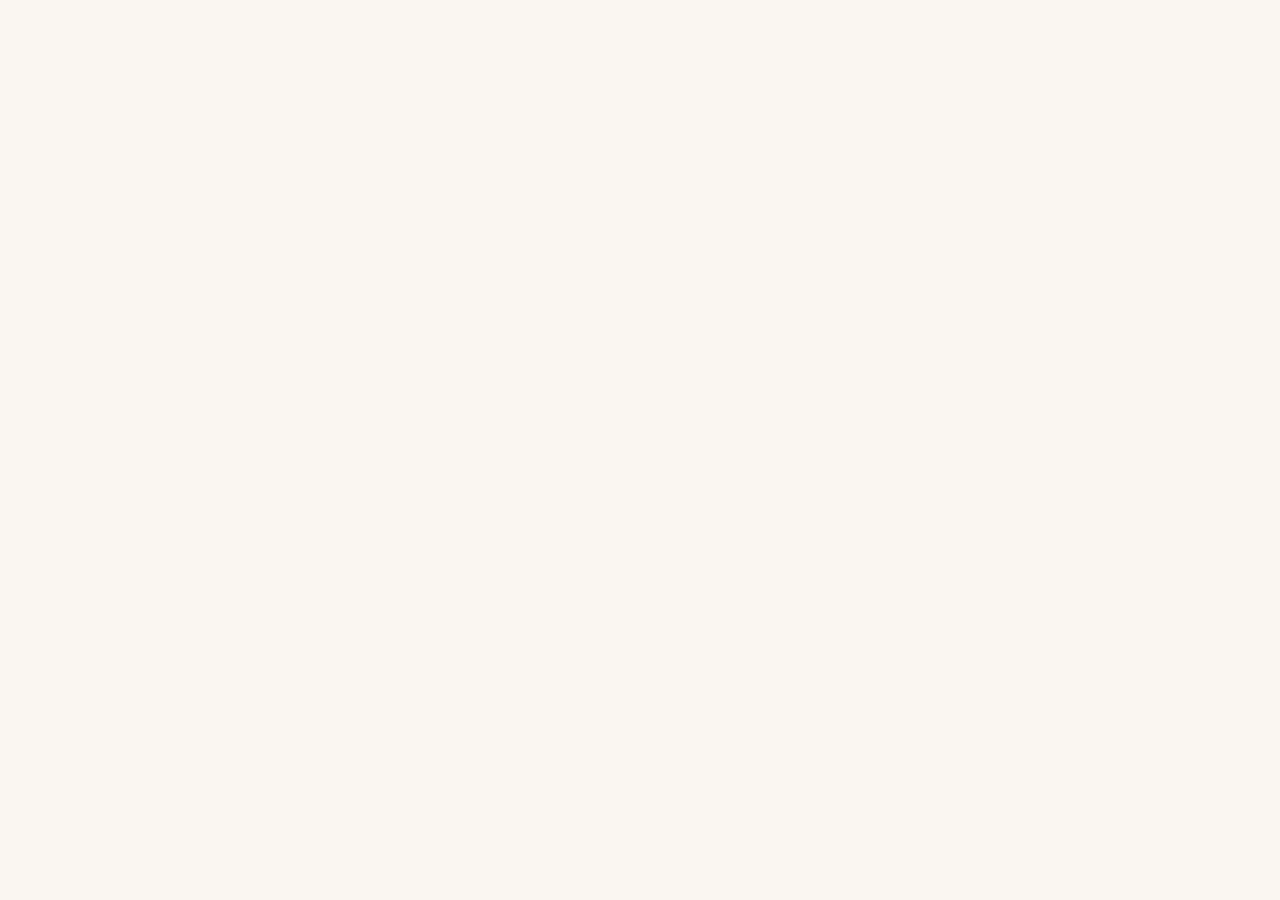
==== index.html @ 9829fbee "Update index.html" ====
<!DOCTYPE html>
<html lang="en">
<head>
<meta charset="UTF-8">
<title>Mihu Beauty — Glow From Face To Feet</title>
<meta name="description" content="Mihu Beauty premium skincare — Face Whitening Cream and Hand & Foot Cream. Get glowing, radiant skin every day.">
<meta name="keywords" content="Mihu Beauty, Face Whitening Cream, Hand Foot Cream, Skincare Pakistan, Beauty Cream, Glowing Skin">
<meta name="author" content="Mihu Beauty">
<meta name="viewport" content="width=device-width, initial-scale=1.0">
<meta property="og:title" content="Mihu Beauty — Premium Skincare">
<meta property="og:description" content="Premium skincare products for glowing and healthy skin.">
<meta property="og:type" content="website">

<script type="application/ld+json">
{
  "@context":"https://schema.org",
  "@type":"Organization",
  "name":"Mihu Beauty",
  "url":"https://yourusername.github.io/mihubeauty",
  "sameAs":[
    "https://www.facebook.com/share/1CNgfPttsv/",
    "https://www.instagram.com/mihoo_collection",
    "https://tiktok.com/@skincarewithmihu8891",
    "https://youtube.com/@mihu88-k5g",
    "https://pin.it/7akZvjLYh",
    "https://x.com/earnspot1000"
  ]
}
</script>

<link rel="preconnect" href="https://fonts.googleapis.com">
<link rel="preconnect" href="https://fonts.gstatic.com" crossorigin>
<link href="https://fonts.googleapis.com/css2?family=Playfair+Display:ital,wght@0,400;0,600;0,800;1,400&family=DM+Sans:wght@300;400;500;600&display=swap" rel="stylesheet">

<style>
  *, *::before, *::after { box-sizing: border-box; margin: 0; padding: 0; }

  :root {
    --cream: #FAF6F1;
    --warm-white: #FDFAF6;
    --blush: #E8C4B8;
    --rose: #C4786A;
    --deep-rose: #9B4F43;
    --espresso: #2C1810;
    --gold: #C9A96E;
    --gold-light: #E8D5B0;
    --sage: #8A9E88;
    --text: #2C1810;
    --text-light: #7A6258;
    --border: rgba(196,120,106,0.15);
    --shadow: 0 8px 40px rgba(44,24,16,0.08);
    --shadow-hover: 0 20px 60px rgba(44,24,16,0.15);
  }

  html { scroll-behavior: smooth; }

  body {
    font-family: 'DM Sans', sans-serif;
    background: var(--cream);
    color: var(--text);
    overflow-x: hidden;
  }

  /* ─── ANNOUNCEMENT BAR ─── */
  .announcement {
    background: var(--espresso);
    color: var(--gold-light);
    text-align: center;
    padding: 10px 20px;
    font-size: 0.8rem;
    letter-spacing: 0.12em;
    text-transform: uppercase;
    font-weight: 500;
  }
  .announcement span { color: var(--gold); }

  /* ─── HEADER / NAV ─── */
  header {
    position: sticky;
    top: 0;
    z-index: 100;
    background: rgba(250,246,241,0.95);
    backdrop-filter: blur(12px);
    border-bottom: 1px solid var(--border);
    display: flex;
    align-items: center;
    justify-content: space-between;
    padding: 0 40px;
    height: 72px;
  }

  .logo {
    display: flex;
    flex-direction: column;
    line-height: 1;
  }
  .logo-main {
    font-family: 'Playfair Display', serif;
    font-size: 1.6rem;
    font-weight: 800;
    color: var(--espresso);
    letter-spacing: 0.06em;
  }
  .logo-tag {
    font-size: 0.6rem;
    letter-spacing: 0.25em;
    color: var(--rose);
    text-transform: uppercase;
    font-weight: 500;
    margin-top: 2px;
  }

  nav { display: flex; align-items: center; gap: 32px; }
  nav a {
    text-decoration: none;
    color: var(--text-light);
    font-size: 0.85rem;
    font-weight: 500;
    letter-spacing: 0.04em;
    text-transform: uppercase;
    transition: color 0.2s;
    position: relative;
  }
  nav a::after {
    content: '';
    position: absolute;
    bottom: -3px; left: 0;
    width: 0; height: 1px;
    background: var(--rose);
    transition: width 0.3s;
  }
  nav a:hover { color: var(--rose); }
  nav a:hover::after { width: 100%; }

  .nav-cta {
    background: var(--espresso);
    color: var(--gold-light) !important;
    padding: 10px 22px;
    border-radius: 2px;
    letter-spacing: 0.08em !important;
    transition: background 0.2s !important;
  }
  .nav-cta:hover { background: var(--deep-rose) !important; color: #fff !important; }
  .nav-cta::after { display: none !important; }

  .hamburger { display: none; flex-direction: column; gap: 5px; cursor: pointer; background: none; border: none; padding: 4px; }
  .hamburger span { display: block; width: 24px; height: 2px; background: var(--espresso); transition: all 0.3s; border-radius: 2px; }

  /* ─── HERO ─── */
  .hero {
    min-height: 92vh;
    display: grid;
    grid-template-columns: 1fr 1fr;
    position: relative;
    overflow: hidden;
  }

  .hero-left {
    display: flex;
    flex-direction: column;
    justify-content: center;
    padding: 80px 60px 80px 80px;
    position: relative;
    z-index: 2;
  }

  .hero-badge {
    display: inline-flex;
    align-items: center;
    gap: 8px;
    background: var(--gold-light);
    color: var(--espresso);
    font-size: 0.72rem;
    letter-spacing: 0.18em;
    text-transform: uppercase;
    font-weight: 600;
    padding: 7px 16px;
    border-radius: 20px;
    margin-bottom: 28px;
    width: fit-content;
    animation: fadeUp 0.8s ease both;
  }
  .hero-badge::before { content: '✦'; color: var(--gold); font-size: 0.6rem; }

  .hero h1 {
    font-family: 'Playfair Display', serif;
    font-size: clamp(2.8rem, 5vw, 4.5rem);
    font-weight: 800;
    line-height: 1.08;
    color: var(--espresso);
    margin-bottom: 24px;
    animation: fadeUp 0.8s 0.1s ease both;
  }
  .hero h1 em { font-style: italic; color: var(--rose); }

  .hero-desc {
    font-size: 1.1rem;
    color: var(--text-light);
    line-height: 1.7;
    max-width: 400px;
    margin-bottom: 40px;
    font-weight: 300;
    animation: fadeUp 0.8s 0.2s ease both;
  }

  .hero-actions {
    display: flex;
    gap: 16px;
    flex-wrap: wrap;
    animation: fadeUp 0.8s 0.3s ease both;
  }

  .btn-primary {
    display: inline-flex;
    align-items: center;
    gap: 10px;
    background: var(--espresso);
    color: var(--gold-light);
    text-decoration: none;
    font-size: 0.85rem;
    font-weight: 600;
    letter-spacing: 0.1em;
    text-transform: uppercase;
    padding: 16px 36px;
    border-radius: 2px;
    transition: all 0.3s;
    border: 2px solid var(--espresso);
  }
  .btn-primary:hover { background: var(--deep-rose); border-color: var(--deep-rose); transform: translateY(-2px); box-shadow: 0 12px 30px rgba(155,79,67,0.3); }

  .btn-secondary {
    display: inline-flex;
    align-items: center;
    gap: 10px;
    background: transparent;
    color: var(--espresso);
    text-decoration: none;
    font-size: 0.85rem;
    font-weight: 600;
    letter-spacing: 0.1em;
    text-transform: uppercase;
    padding: 16px 36px;
    border-radius: 2px;
    border: 2px solid var(--espresso);
    transition: all 0.3s;
  }
  .btn-secondary:hover { background: var(--espresso); color: var(--gold-light); transform: translateY(-2px); }

  .hero-stats {
    display: flex;
    gap: 40px;
    margin-top: 56px;
    padding-top: 40px;
    border-top: 1px solid var(--border);
    animation: fadeUp 0.8s 0.4s ease both;
  }
  .stat-num {
    font-family: 'Playfair Display', serif;
    font-size: 2rem;
    font-weight: 800;
    color: var(--rose);
    display: block;
  }
  .stat-label {
    font-size: 0.72rem;
    letter-spacing: 0.1em;
    text-transform: uppercase;
    color: var(--text-light);
    font-weight: 500;
    margin-top: 2px;
    display: block;
  }

  .hero-right {
    position: relative;
    background: #1a0e0a;
    display: flex;
    align-items: center;
    justify-content: center;
    overflow: hidden;
  }

  .hero-right::before {
    content: '';
    position: absolute;
    top: -50%;
    right: -30%;
    width: 80%;
    height: 100%;
    background: radial-gradient(circle, rgba(255,255,255,0.3) 0%, transparent 70%);
    border-radius: 50%;
    animation: float 6s ease-in-out infinite;
  }

  .hero-right::after { display: none; }

  .hero-product-showcase {
    position: absolute;
    inset: 0;
    z-index: 2;
    display: flex;
    align-items: center;
    justify-content: center;
  }
  .hero-img-pill {
    width: 100%;
    height: 100%;
    overflow: hidden;
  }

  .hero-product-img {
    width: 260px;
    height: 320px;
    object-fit: cover;
    border-radius: 140px 140px 20px 20px;
    box-shadow: 0 30px 80px rgba(44,24,16,0.2);
    background: linear-gradient(180deg, #fff 0%, #f0d8cc 100%);
    display: flex;
    align-items: center;
    justify-content: center;
    font-family: 'Playfair Display', serif;
    font-size: 1.1rem;
    color: var(--deep-rose);
    text-align: center;
    padding: 20px;
  }

  .floating-tag {
    position: absolute;
    background: #fff;
    border-radius: 12px;
    padding: 12px 16px;
    box-shadow: var(--shadow);
    display: flex;
    align-items: center;
    gap: 10px;
    animation: float 4s ease-in-out infinite;
  }
  .floating-tag.left { left: -20px; top: 30%; animation-delay: -2s; }
  .floating-tag.right { right: -20px; bottom: 30%; }
  .floating-tag-icon { font-size: 1.3rem; }
  .floating-tag-text { font-size: 0.72rem; font-weight: 600; color: var(--espresso); white-space: nowrap; }
  .floating-tag-sub { font-size: 0.65rem; color: var(--text-light); white-space: nowrap; }

  /* ─── TRUST BAR ─── */
  .trust-bar {
    background: var(--espresso);
    padding: 20px 40px;
    display: flex;
    align-items: center;
    justify-content: center;
    gap: 60px;
    flex-wrap: wrap;
  }
  .trust-item {
    display: flex;
    align-items: center;
    gap: 12px;
    color: var(--gold-light);
  }
  .trust-icon { font-size: 1.2rem; }
  .trust-text { font-size: 0.8rem; letter-spacing: 0.06em; text-transform: uppercase; font-weight: 500; }

  /* ─── SECTION HEADERS ─── */
  .section-label {
    font-size: 0.72rem;
    letter-spacing: 0.22em;
    text-transform: uppercase;
    color: var(--rose);
    font-weight: 600;
    display: block;
    margin-bottom: 12px;
  }
  .section-title {
    font-family: 'Playfair Display', serif;
    font-size: clamp(2rem, 3.5vw, 3rem);
    font-weight: 700;
    color: var(--espresso);
    line-height: 1.15;
  }
  .section-sub {
    font-size: 1rem;
    color: var(--text-light);
    line-height: 1.7;
    font-weight: 300;
    max-width: 480px;
    margin-top: 16px;
  }
  .section-header { margin-bottom: 56px; }
  .section-header.center { text-align: center; }
  .section-header.center .section-sub { margin: 16px auto 0; }

  /* ─── PRODUCTS ─── */
  .products-section {
    padding: 100px 80px;
    background: var(--warm-white);
  }

  .products-grid {
    display: grid;
    grid-template-columns: repeat(auto-fit, minmax(320px, 1fr));
    gap: 32px;
  }

  .product-card {
    background: #fff;
    border-radius: 4px;
    overflow: hidden;
    box-shadow: var(--shadow);
    transition: all 0.4s cubic-bezier(0.25, 0.8, 0.25, 1);
    position: relative;
  }
  .product-card:hover { transform: translateY(-8px); box-shadow: var(--shadow-hover); }

  .product-badge {
    position: absolute;
    top: 20px;
    left: 20px;
    background: var(--rose);
    color: #fff;
    font-size: 0.65rem;
    font-weight: 700;
    letter-spacing: 0.12em;
    text-transform: uppercase;
    padding: 5px 12px;
    border-radius: 2px;
    z-index: 2;
  }

  .product-img-wrap {
    height: 300px;
    background: linear-gradient(135deg, #F5EDE6 0%, #EDD5C8 100%);
    display: flex;
    align-items: center;
    justify-content: center;
    overflow: hidden;
    position: relative;
  }
  .product-img-wrap img {
    width: 100%;
    height: 100%;
    object-fit: cover;
    transition: transform 0.6s ease;
  }
  .product-card:hover .product-img-wrap img { transform: scale(1.05); }

  .product-img-placeholder {
    width: 100%;
    height: 100%;
    display: flex;
    align-items: center;
    justify-content: center;
    flex-direction: column;
    gap: 8px;
    color: var(--rose);
  }
  .product-img-placeholder .icon { font-size: 3rem; }
  .product-img-placeholder .label {
    font-family: 'Playfair Display', serif;
    font-size: 1rem;
    font-style: italic;
    color: var(--text-light);
  }

  .product-info { padding: 28px; }
  .product-category {
    font-size: 0.68rem;
    letter-spacing: 0.15em;
    text-transform: uppercase;
    color: var(--sage);
    font-weight: 600;
    margin-bottom: 8px;
  }
  .product-name {
    font-family: 'Playfair Display', serif;
    font-size: 1.35rem;
    font-weight: 700;
    color: var(--espresso);
    margin-bottom: 10px;
    line-height: 1.3;
  }
  .product-desc {
    font-size: 0.88rem;
    color: var(--text-light);
    line-height: 1.65;
    margin-bottom: 20px;
    font-weight: 300;
  }
  .product-stars { color: var(--gold); font-size: 0.85rem; letter-spacing: 2px; margin-bottom: 16px; }
  .product-stars span { color: var(--text-light); font-size: 0.75rem; margin-left: 6px; }

  .product-footer {
    display: flex;
    align-items: center;
    justify-content: space-between;
    padding-top: 20px;
    border-top: 1px solid var(--border);
    margin-top: 4px;
  }
  .product-price { }
  .price-pkr {
    display: block;
    font-family: 'Playfair Display', serif;
    font-size: 1.4rem;
    font-weight: 700;
    color: var(--espresso);
  }
  .price-usd {
    font-size: 0.75rem;
    color: var(--text-light);
    letter-spacing: 0.05em;
  }
  .buy-btn {
    display: inline-flex;
    align-items: center;
    gap: 8px;
    background: var(--espresso);
    color: var(--gold-light);
    text-decoration: none;
    font-size: 0.78rem;
    font-weight: 600;
    letter-spacing: 0.1em;
    text-transform: uppercase;
    padding: 12px 22px;
    border-radius: 2px;
    transition: all 0.25s;
    border: 2px solid var(--espresso);
  }
  .buy-btn:hover { background: var(--rose); border-color: var(--rose); transform: translateY(-1px); }
  .buy-btn .wa { font-size: 1rem; }

  /* ─── COMBO CARD ─── */
  .combo-card {
    background: var(--espresso);
    border-radius: 4px;
    padding: 40px;
    display: flex;
    align-items: center;
    justify-content: space-between;
    gap: 32px;
    flex-wrap: wrap;
    margin-top: 32px;
    position: relative;
    overflow: hidden;
  }
  .combo-card::before {
    content: '✦';
    position: absolute;
    font-size: 8rem;
    color: rgba(201,169,110,0.06);
    right: 40px;
    top: -20px;
  }
  .combo-info { flex: 1; min-width: 200px; }
  .combo-tag {
    font-size: 0.68rem;
    letter-spacing: 0.18em;
    text-transform: uppercase;
    color: var(--gold);
    font-weight: 600;
    margin-bottom: 10px;
    display: block;
  }
  .combo-title {
    font-family: 'Playfair Display', serif;
    font-size: 1.8rem;
    color: #fff;
    font-weight: 700;
    margin-bottom: 8px;
  }
  .combo-desc { color: rgba(255,255,255,0.6); font-size: 0.9rem; line-height: 1.6; font-weight: 300; }
  .combo-price-box { text-align: center; }
  .combo-old-price { font-size: 0.85rem; color: rgba(255,255,255,0.4); text-decoration: line-through; }
  .combo-new-price {
    font-family: 'Playfair Display', serif;
    font-size: 2.2rem;
    font-weight: 800;
    color: var(--gold);
    display: block;
  }
  .combo-save { font-size: 0.72rem; color: var(--sage); letter-spacing: 0.08em; text-transform: uppercase; }
  .combo-btn {
    display: inline-flex;
    align-items: center;
    gap: 10px;
    background: var(--gold);
    color: var(--espresso);
    text-decoration: none;
    font-size: 0.82rem;
    font-weight: 700;
    letter-spacing: 0.12em;
    text-transform: uppercase;
    padding: 16px 32px;
    border-radius: 2px;
    transition: all 0.3s;
    white-space: nowrap;
  }
  .combo-btn:hover { background: #fff; transform: translateY(-2px); box-shadow: 0 10px 30px rgba(0,0,0,0.2); }

  /* ─── BENEFITS ─── */
  .benefits-section {
    padding: 100px 80px;
    background: var(--cream);
    display: grid;
    grid-template-columns: 1fr 1fr;
    gap: 80px;
    align-items: center;
  }

  .benefits-visual {
    background: linear-gradient(135deg, #F2E4DC, #E8C4B8);
    border-radius: 4px;
    height: 520px;
    display: flex;
    align-items: center;
    justify-content: center;
    position: relative;
    overflow: hidden;
  }
  .benefits-visual::after { display: none; }
  .benefits-visual::before {
    content: '';
    position: absolute;
    width: 300px;
    height: 300px;
    background: radial-gradient(circle, rgba(255,255,255,0.5) 0%, transparent 70%);
    border-radius: 50%;
    top: -50px;
    right: -50px;
  }

  .benefits-list { display: flex; flex-direction: column; gap: 28px; }
  .benefit-item {
    display: flex;
    gap: 20px;
    align-items: flex-start;
    padding: 24px;
    background: #fff;
    border-radius: 4px;
    border-left: 3px solid var(--rose);
    transition: all 0.3s;
  }
  .benefit-item:hover { transform: translateX(6px); box-shadow: var(--shadow); }
  .benefit-icon { font-size: 1.8rem; flex-shrink: 0; margin-top: 2px; }
  .benefit-title { font-family: 'Playfair Display', serif; font-size: 1.05rem; font-weight: 700; color: var(--espresso); margin-bottom: 6px; }
  .benefit-desc { font-size: 0.88rem; color: var(--text-light); line-height: 1.6; font-weight: 300; }

  /* ─── REVIEWS ─── */
  .reviews-section {
    padding: 100px 80px;
    background: var(--warm-white);
  }

  .reviews-grid {
    display: grid;
    grid-template-columns: repeat(auto-fit, minmax(280px, 1fr));
    gap: 24px;
  }

  .review-card {
    background: #fff;
    border-radius: 4px;
    padding: 32px;
    box-shadow: var(--shadow);
    position: relative;
    transition: transform 0.3s;
  }
  .review-card:hover { transform: translateY(-4px); }
  .review-card::before {
    content: '"';
    font-family: 'Playfair Display', serif;
    font-size: 5rem;
    color: var(--gold-light);
    position: absolute;
    top: 10px;
    left: 20px;
    line-height: 1;
  }
  .review-stars { color: var(--gold); font-size: 0.9rem; letter-spacing: 3px; margin-bottom: 16px; padding-top: 20px; }
  .review-text { font-size: 0.95rem; color: var(--text-light); line-height: 1.75; font-weight: 300; font-style: italic; margin-bottom: 20px; }
  .reviewer { display: flex; align-items: center; gap: 12px; }
  .reviewer-avatar {
    width: 40px;
    height: 40px;
    border-radius: 50%;
    background: linear-gradient(135deg, var(--blush), var(--rose));
    display: flex;
    align-items: center;
    justify-content: center;
    font-family: 'Playfair Display', serif;
    font-weight: 700;
    color: #fff;
    font-size: 1rem;
    flex-shrink: 0;
  }
  .reviewer-name { font-weight: 600; font-size: 0.9rem; color: var(--espresso); }
  .reviewer-tag { font-size: 0.72rem; color: var(--sage); letter-spacing: 0.08em; text-transform: uppercase; }

  /* ─── ORDER FORM ─── */
  .order-section {
    padding: 100px 80px;
    background: var(--cream);
  }

  .order-grid {
    display: grid;
    grid-template-columns: 1fr 1.2fr;
    gap: 60px;
    align-items: start;
  }

  .order-info { }
  .order-features { margin-top: 40px; display: flex; flex-direction: column; gap: 16px; }
  .order-feature {
    display: flex;
    align-items: center;
    gap: 14px;
    font-size: 0.9rem;
    color: var(--text-light);
    font-weight: 400;
  }
  .order-feature-icon {
    width: 36px;
    height: 36px;
    background: var(--gold-light);
    border-radius: 50%;
    display: flex;
    align-items: center;
    justify-content: center;
    font-size: 1rem;
    flex-shrink: 0;
  }

  .order-form-wrap {
    background: #fff;
    border-radius: 4px;
    padding: 44px;
    box-shadow: var(--shadow);
  }
  .form-title {
    font-family: 'Playfair Display', serif;
    font-size: 1.5rem;
    font-weight: 700;
    color: var(--espresso);
    margin-bottom: 28px;
    padding-bottom: 20px;
    border-bottom: 1px solid var(--border);
  }

  .form-group { margin-bottom: 20px; }
  .form-label {
    display: block;
    font-size: 0.75rem;
    font-weight: 600;
    letter-spacing: 0.1em;
    text-transform: uppercase;
    color: var(--espresso);
    margin-bottom: 8px;
  }
  .form-input {
    width: 100%;
    padding: 14px 18px;
    bord
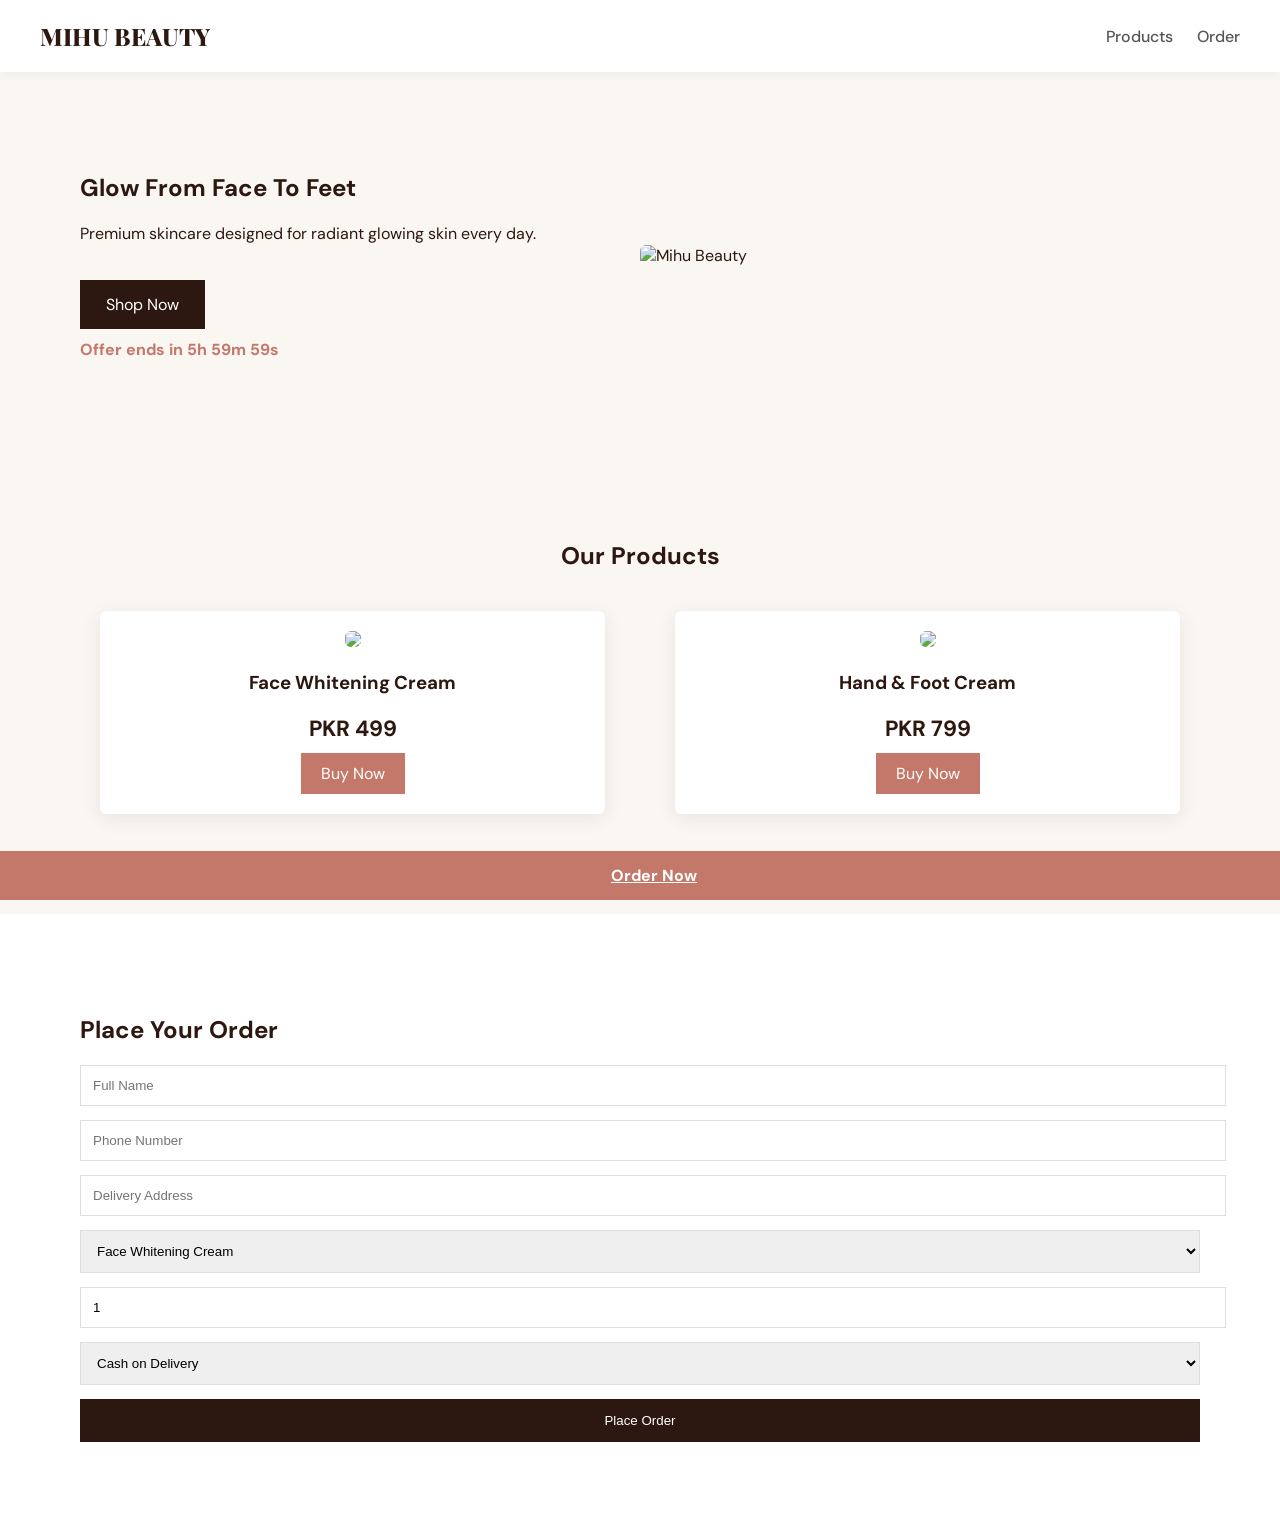
==== commit ebe1ae12: "Update index.html" ====
--- a/index.html
+++ b/index.html
@@ -1,763 +1,396 @@
 <!DOCTYPE html>
 <html lang="en">
 <head>
+
 <meta charset="UTF-8">
 <title>Mihu Beauty — Glow From Face To Feet</title>
-<meta name="description" content="Mihu Beauty premium skincare — Face Whitening Cream and Hand & Foot Cream. Get glowing, radiant skin every day.">
-<meta name="keywords" content="Mihu Beauty, Face Whitening Cream, Hand Foot Cream, Skincare Pakistan, Beauty Cream, Glowing Skin">
-<meta name="author" content="Mihu Beauty">
+
 <meta name="viewport" content="width=device-width, initial-scale=1.0">
+<meta name="description" content="Mihu Beauty premium skincare — Face Whitening Cream and Hand & Foot Cream. Get glowing radiant skin every day.">
+<meta name="robots" content="index, follow">
+<meta name="theme-color" content="#2C1810">
+
 <meta property="og:title" content="Mihu Beauty — Premium Skincare">
 <meta property="og:description" content="Premium skincare products for glowing and healthy skin.">
+<meta property="og:image" content="images/hero_banner.jpg">
 <meta property="og:type" content="website">
 
-<script type="application/ld+json">
-{
-  "@context":"https://schema.org",
-  "@type":"Organization",
-  "name":"Mihu Beauty",
-  "url":"https://yourusername.github.io/mihubeauty",
-  "sameAs":[
-    "https://www.facebook.com/share/1CNgfPttsv/",
-    "https://www.instagram.com/mihoo_collection",
-    "https://tiktok.com/@skincarewithmihu8891",
-    "https://youtube.com/@mihu88-k5g",
-    "https://pin.it/7akZvjLYh",
-    "https://x.com/earnspot1000"
-  ]
-}
+<link rel="icon" href="images/favicon.png">
+
+<link rel="preconnect" href="https://fonts.googleapis.com">
+<link href="https://fonts.googleapis.com/css2?family=Playfair+Display:wght@400;600;800&family=DM+Sans:wght@300;400;500;600&display=swap" rel="stylesheet">
+
+<style>
+
+body{
+font-family:'DM Sans',sans-serif;
+margin:0;
+background:#FAF6F1;
+color:#2C1810;
+}
+
+header{
+display:flex;
+justify-content:space-between;
+align-items:center;
+padding:20px 40px;
+background:white;
+position:sticky;
+top:0;
+z-index:100;
+box-shadow:0 2px 10px rgba(0,0,0,0.05);
+}
+
+.logo{
+font-family:'Playfair Display',serif;
+font-size:24px;
+font-weight:800;
+}
+
+nav a{
+margin-left:20px;
+text-decoration:none;
+color:#555;
+font-weight:500;
+}
+
+.hero{
+display:grid;
+grid-template-columns:1fr 1fr;
+align-items:center;
+padding:80px;
+}
+
+.hero img{
+width:100%;
+border-radius:6px;
+}
+
+.btn-primary{
+background:#2C1810;
+color:white;
+padding:14px 26px;
+text-decoration:none;
+display:inline-block;
+margin-top:20px;
+}
+
+.products{
+padding:80px;
+text-align:center;
+}
+
+.product{
+background:white;
+padding:20px;
+border-radius:6px;
+box-shadow:0 4px 20px rgba(0,0,0,0.08);
+margin:20px;
+}
+
+.product img{
+width:100%;
+border-radius:6px;
+}
+
+.grid{
+display:grid;
+grid-template-columns:repeat(auto-fit,minmax(260px,1fr));
+gap:30px;
+}
+
+.price{
+font-size:22px;
+font-weight:bold;
+}
+
+.buy{
+background:#C4786A;
+color:white;
+padding:10px 20px;
+text-decoration:none;
+display:inline-block;
+margin-top:10px;
+}
+
+.order-section{
+padding:80px;
+background:white;
+}
+
+form input,form select{
+width:100%;
+padding:12px;
+margin-bottom:14px;
+border:1px solid #ddd;
+}
+
+form button{
+width:100%;
+background:#2C1810;
+color:white;
+padding:14px;
+border:none;
+cursor:pointer;
+}
+
+.countdown{
+margin-top:10px;
+color:#C4786A;
+font-weight:bold;
+}
+
+.sales-popup{
+position:fixed;
+bottom:30px;
+left:20px;
+background:white;
+padding:12px 16px;
+border-radius:6px;
+box-shadow:0 6px 20px rgba(0,0,0,0.15);
+display:none;
+font-size:13px;
+z-index:999;
+}
+
+.exit-popup{
+position:fixed;
+top:0;
+left:0;
+width:100%;
+height:100%;
+background:rgba(0,0,0,0.6);
+display:none;
+align-items:center;
+justify-content:center;
+z-index:999;
+}
+
+.popup-box{
+background:white;
+padding:30px;
+border-radius:6px;
+text-align:center;
+}
+
+.sticky-order{
+position:fixed;
+bottom:0;
+left:0;
+width:100%;
+background:#C4786A;
+color:white;
+text-align:center;
+padding:14px;
+font-weight:bold;
+z-index:999;
+}
+
+#topBtn{
+position:fixed;
+bottom:80px;
+right:20px;
+padding:10px;
+background:#2C1810;
+color:white;
+border:none;
+display:none;
+cursor:pointer;
+}
+
+</style>
+</head>
+
+<body>
+
+<header>
+<div class="logo">MIHU BEAUTY</div>
+
+<nav>
+<a href="#products">Products</a>
+<a href="#order">Order</a>
+</nav>
+</header>
+
+<section class="hero">
+
+<div>
+<h1>Glow From Face To Feet</h1>
+<p>Premium skincare designed for radiant glowing skin every day.</p>
+
+<a href="#products" class="btn-primary">Shop Now</a>
+
+<div class="countdown">
+Offer ends in <span id="timer"></span>
+</div>
+
+</div>
+
+<div>
+<img src="images/hero_banner.jpg" alt="Mihu Beauty">
+</div>
+
+</section>
+
+<section class="products" id="products">
+
+<h2>Our Products</h2>
+
+<div class="grid">
+
+<div class="product">
+<img src="images/facecream.jpg" loading="lazy">
+<h3>Face Whitening Cream</h3>
+<div class="price">PKR 499</div>
+<a href="https://wa.me/923019636603?text=I want to order Face Cream" class="buy">Buy Now</a>
+</div>
+
+<div class="product">
+<img src="images/handfoot.jpg" loading="lazy">
+<h3>Hand & Foot Cream</h3>
+<div class="price">PKR 799</div>
+<a href="https://wa.me/923019636603?text=I want to order Hand Foot Cream" class="buy">Buy Now</a>
+</div>
+
+</div>
+
+</section>
+
+<section class="order-section" id="order">
+
+<h2>Place Your Order</h2>
+
+<form id="orderForm">
+
+<input type="text" name="name" placeholder="Full Name" required>
+
+<input type="tel" name="phone" placeholder="Phone Number" required>
+
+<input type="text" name="address" placeholder="Delivery Address" required>
+
+<select name="product">
+<option>Face Whitening Cream</option>
+<option>Hand & Foot Cream</option>
+</select>
+
+<input type="number" name="quantity" value="1">
+
+<select name="payment">
+<option>Cash on Delivery</option>
+<option>EasyPaisa</option>
+<option>JazzCash</option>
+</select>
+
+<button type="submit">Place Order</button>
+
+</form>
+
+</section>
+
+<div id="salesPopup" class="sales-popup"></div>
+
+<div id="exitPopup" class="exit-popup">
+<div class="popup-box">
+<h3>Wait! Special Offer 🎉</h3>
+<p>Get 10% discount on your first order</p>
+<a href="#order" class="btn-primary">Claim Offer</a>
+</div>
+</div>
+
+<button id="topBtn">↑</button>
+
+<a href="#order" class="sticky-order">Order Now</a>
+
+<script>
+
+document.getElementById("orderForm").addEventListener("submit",function(e){
+
+e.preventDefault()
+
+let name=document.querySelector("[name=name]").value
+let phone=document.querySelector("[name=phone]").value
+let address=document.querySelector("[name=address]").value
+let product=document.querySelector("[name=product]").value
+let quantity=document.querySelector("[name=quantity]").value
+let payment=document.querySelector("[name=payment]").value
+
+let msg=`New Order
+
+Name: ${name}
+Phone: ${phone}
+Address: ${address}
+
+Product: ${product}
+Quantity: ${quantity}
+
+Payment: ${payment}`
+
+let url="https://wa.me/923019636603?text="+encodeURIComponent(msg)
+
+window.open(url,"_blank")
+
+})
+
+let countDownDate=new Date().getTime()+21600000
+
+setInterval(function(){
+
+let now=new Date().getTime()
+
+let distance=countDownDate-now
+
+let hours=Math.floor((distance%(1000*60*60*24))/(1000*60*60))
+let minutes=Math.floor((distance%(1000*60*60))/(1000*60))
+let seconds=Math.floor((distance%(1000*60))/1000)
+
+document.getElementById("timer").innerHTML=
+hours+"h "+minutes+"m "+seconds+"s"
+
+},1000)
+
+let customers=["Ayesha","Sara","Fatima","Rabia","Hina"]
+let cities=["Lahore","Karachi","Islamabad","Multan"]
+
+setInterval(function(){
+
+let name=customers[Math.floor(Math.random()*customers.length)]
+let city=cities[Math.floor(Math.random()*cities.length)]
+
+let popup=document.getElementById("salesPopup")
+
+popup.innerHTML="🛍 "+name+" from "+city+" just ordered Mihu Cream"
+
+popup.style.display="block"
+
+setTimeout(()=>popup.style.display="none",4000)
+
+},9000)
+
+document.addEventListener("mouseout",function(e){
+
+if(e.clientY<10){
+document.getElementById("exitPopup").style.display="flex"
+}
+
+})
+
+let topBtn=document.getElementById("topBtn")
+
+window.onscroll=function(){
+
+if(document.documentElement.scrollTop>400){
+topBtn.style.display="block"
+}else{
+topBtn.style.display="none"
+}
+
+}
+
+topBtn.onclick=function(){
+window.scrollTo({top:0,behavior:"smooth"})
+}
+
 </script>
 
-<link rel="preconnect" href="https://fonts.googleapis.com">
-<link rel="preconnect" href="https://fonts.gstatic.com" crossorigin>
-<link href="https://fonts.googleapis.com/css2?family=Playfair+Display:ital,wght@0,400;0,600;0,800;1,400&family=DM+Sans:wght@300;400;500;600&display=swap" rel="stylesheet">
-
-<style>
-  *, *::before, *::after { box-sizing: border-box; margin: 0; padding: 0; }
-
-  :root {
-    --cream: #FAF6F1;
-    --warm-white: #FDFAF6;
-    --blush: #E8C4B8;
-    --rose: #C4786A;
-    --deep-rose: #9B4F43;
-    --espresso: #2C1810;
-    --gold: #C9A96E;
-    --gold-light: #E8D5B0;
-    --sage: #8A9E88;
-    --text: #2C1810;
-    --text-light: #7A6258;
-    --border: rgba(196,120,106,0.15);
-    --shadow: 0 8px 40px rgba(44,24,16,0.08);
-    --shadow-hover: 0 20px 60px rgba(44,24,16,0.15);
-  }
-
-  html { scroll-behavior: smooth; }
-
-  body {
-    font-family: 'DM Sans', sans-serif;
-    background: var(--cream);
-    color: var(--text);
-    overflow-x: hidden;
-  }
-
-  /* ─── ANNOUNCEMENT BAR ─── */
-  .announcement {
-    background: var(--espresso);
-    color: var(--gold-light);
-    text-align: center;
-    padding: 10px 20px;
-    font-size: 0.8rem;
-    letter-spacing: 0.12em;
-    text-transform: uppercase;
-    font-weight: 500;
-  }
-  .announcement span { color: var(--gold); }
-
-  /* ─── HEADER / NAV ─── */
-  header {
-    position: sticky;
-    top: 0;
-    z-index: 100;
-    background: rgba(250,246,241,0.95);
-    backdrop-filter: blur(12px);
-    border-bottom: 1px solid var(--border);
-    display: flex;
-    align-items: center;
-    justify-content: space-between;
-    padding: 0 40px;
-    height: 72px;
-  }
-
-  .logo {
-    display: flex;
-    flex-direction: column;
-    line-height: 1;
-  }
-  .logo-main {
-    font-family: 'Playfair Display', serif;
-    font-size: 1.6rem;
-    font-weight: 800;
-    color: var(--espresso);
-    letter-spacing: 0.06em;
-  }
-  .logo-tag {
-    font-size: 0.6rem;
-    letter-spacing: 0.25em;
-    color: var(--rose);
-    text-transform: uppercase;
-    font-weight: 500;
-    margin-top: 2px;
-  }
-
-  nav { display: flex; align-items: center; gap: 32px; }
-  nav a {
-    text-decoration: none;
-    color: var(--text-light);
-    font-size: 0.85rem;
-    font-weight: 500;
-    letter-spacing: 0.04em;
-    text-transform: uppercase;
-    transition: color 0.2s;
-    position: relative;
-  }
-  nav a::after {
-    content: '';
-    position: absolute;
-    bottom: -3px; left: 0;
-    width: 0; height: 1px;
-    background: var(--rose);
-    transition: width 0.3s;
-  }
-  nav a:hover { color: var(--rose); }
-  nav a:hover::after { width: 100%; }
-
-  .nav-cta {
-    background: var(--espresso);
-    color: var(--gold-light) !important;
-    padding: 10px 22px;
-    border-radius: 2px;
-    letter-spacing: 0.08em !important;
-    transition: background 0.2s !important;
-  }
-  .nav-cta:hover { background: var(--deep-rose) !important; color: #fff !important; }
-  .nav-cta::after { display: none !important; }
-
-  .hamburger { display: none; flex-direction: column; gap: 5px; cursor: pointer; background: none; border: none; padding: 4px; }
-  .hamburger span { display: block; width: 24px; height: 2px; background: var(--espresso); transition: all 0.3s; border-radius: 2px; }
-
-  /* ─── HERO ─── */
-  .hero {
-    min-height: 92vh;
-    display: grid;
-    grid-template-columns: 1fr 1fr;
-    position: relative;
-    overflow: hidden;
-  }
-
-  .hero-left {
-    display: flex;
-    flex-direction: column;
-    justify-content: center;
-    padding: 80px 60px 80px 80px;
-    position: relative;
-    z-index: 2;
-  }
-
-  .hero-badge {
-    display: inline-flex;
-    align-items: center;
-    gap: 8px;
-    background: var(--gold-light);
-    color: var(--espresso);
-    font-size: 0.72rem;
-    letter-spacing: 0.18em;
-    text-transform: uppercase;
-    font-weight: 600;
-    padding: 7px 16px;
-    border-radius: 20px;
-    margin-bottom: 28px;
-    width: fit-content;
-    animation: fadeUp 0.8s ease both;
-  }
-  .hero-badge::before { content: '✦'; color: var(--gold); font-size: 0.6rem; }
-
-  .hero h1 {
-    font-family: 'Playfair Display', serif;
-    font-size: clamp(2.8rem, 5vw, 4.5rem);
-    font-weight: 800;
-    line-height: 1.08;
-    color: var(--espresso);
-    margin-bottom: 24px;
-    animation: fadeUp 0.8s 0.1s ease both;
-  }
-  .hero h1 em { font-style: italic; color: var(--rose); }
-
-  .hero-desc {
-    font-size: 1.1rem;
-    color: var(--text-light);
-    line-height: 1.7;
-    max-width: 400px;
-    margin-bottom: 40px;
-    font-weight: 300;
-    animation: fadeUp 0.8s 0.2s ease both;
-  }
-
-  .hero-actions {
-    display: flex;
-    gap: 16px;
-    flex-wrap: wrap;
-    animation: fadeUp 0.8s 0.3s ease both;
-  }
-
-  .btn-primary {
-    display: inline-flex;
-    align-items: center;
-    gap: 10px;
-    background: var(--espresso);
-    color: var(--gold-light);
-    text-decoration: none;
-    font-size: 0.85rem;
-    font-weight: 600;
-    letter-spacing: 0.1em;
-    text-transform: uppercase;
-    padding: 16px 36px;
-    border-radius: 2px;
-    transition: all 0.3s;
-    border: 2px solid var(--espresso);
-  }
-  .btn-primary:hover { background: var(--deep-rose); border-color: var(--deep-rose); transform: translateY(-2px); box-shadow: 0 12px 30px rgba(155,79,67,0.3); }
-
-  .btn-secondary {
-    display: inline-flex;
-    align-items: center;
-    gap: 10px;
-    background: transparent;
-    color: var(--espresso);
-    text-decoration: none;
-    font-size: 0.85rem;
-    font-weight: 600;
-    letter-spacing: 0.1em;
-    text-transform: uppercase;
-    padding: 16px 36px;
-    border-radius: 2px;
-    border: 2px solid var(--espresso);
-    transition: all 0.3s;
-  }
-  .btn-secondary:hover { background: var(--espresso); color: var(--gold-light); transform: translateY(-2px); }
-
-  .hero-stats {
-    display: flex;
-    gap: 40px;
-    margin-top: 56px;
-    padding-top: 40px;
-    border-top: 1px solid var(--border);
-    animation: fadeUp 0.8s 0.4s ease both;
-  }
-  .stat-num {
-    font-family: 'Playfair Display', serif;
-    font-size: 2rem;
-    font-weight: 800;
-    color: var(--rose);
-    display: block;
-  }
-  .stat-label {
-    font-size: 0.72rem;
-    letter-spacing: 0.1em;
-    text-transform: uppercase;
-    color: var(--text-light);
-    font-weight: 500;
-    margin-top: 2px;
-    display: block;
-  }
-
-  .hero-right {
-    position: relative;
-    background: #1a0e0a;
-    display: flex;
-    align-items: center;
-    justify-content: center;
-    overflow: hidden;
-  }
-
-  .hero-right::before {
-    content: '';
-    position: absolute;
-    top: -50%;
-    right: -30%;
-    width: 80%;
-    height: 100%;
-    background: radial-gradient(circle, rgba(255,255,255,0.3) 0%, transparent 70%);
-    border-radius: 50%;
-    animation: float 6s ease-in-out infinite;
-  }
-
-  .hero-right::after { display: none; }
-
-  .hero-product-showcase {
-    position: absolute;
-    inset: 0;
-    z-index: 2;
-    display: flex;
-    align-items: center;
-    justify-content: center;
-  }
-  .hero-img-pill {
-    width: 100%;
-    height: 100%;
-    overflow: hidden;
-  }
-
-  .hero-product-img {
-    width: 260px;
-    height: 320px;
-    object-fit: cover;
-    border-radius: 140px 140px 20px 20px;
-    box-shadow: 0 30px 80px rgba(44,24,16,0.2);
-    background: linear-gradient(180deg, #fff 0%, #f0d8cc 100%);
-    display: flex;
-    align-items: center;
-    justify-content: center;
-    font-family: 'Playfair Display', serif;
-    font-size: 1.1rem;
-    color: var(--deep-rose);
-    text-align: center;
-    padding: 20px;
-  }
-
-  .floating-tag {
-    position: absolute;
-    background: #fff;
-    border-radius: 12px;
-    padding: 12px 16px;
-    box-shadow: var(--shadow);
-    display: flex;
-    align-items: center;
-    gap: 10px;
-    animation: float 4s ease-in-out infinite;
-  }
-  .floating-tag.left { left: -20px; top: 30%; animation-delay: -2s; }
-  .floating-tag.right { right: -20px; bottom: 30%; }
-  .floating-tag-icon { font-size: 1.3rem; }
-  .floating-tag-text { font-size: 0.72rem; font-weight: 600; color: var(--espresso); white-space: nowrap; }
-  .floating-tag-sub { font-size: 0.65rem; color: var(--text-light); white-space: nowrap; }
-
-  /* ─── TRUST BAR ─── */
-  .trust-bar {
-    background: var(--espresso);
-    padding: 20px 40px;
-    display: flex;
-    align-items: center;
-    justify-content: center;
-    gap: 60px;
-    flex-wrap: wrap;
-  }
-  .trust-item {
-    display: flex;
-    align-items: center;
-    gap: 12px;
-    color: var(--gold-light);
-  }
-  .trust-icon { font-size: 1.2rem; }
-  .trust-text { font-size: 0.8rem; letter-spacing: 0.06em; text-transform: uppercase; font-weight: 500; }
-
-  /* ─── SECTION HEADERS ─── */
-  .section-label {
-    font-size: 0.72rem;
-    letter-spacing: 0.22em;
-    text-transform: uppercase;
-    color: var(--rose);
-    font-weight: 600;
-    display: block;
-    margin-bottom: 12px;
-  }
-  .section-title {
-    font-family: 'Playfair Display', serif;
-    font-size: clamp(2rem, 3.5vw, 3rem);
-    font-weight: 700;
-    color: var(--espresso);
-    line-height: 1.15;
-  }
-  .section-sub {
-    font-size: 1rem;
-    color: var(--text-light);
-    line-height: 1.7;
-    font-weight: 300;
-    max-width: 480px;
-    margin-top: 16px;
-  }
-  .section-header { margin-bottom: 56px; }
-  .section-header.center { text-align: center; }
-  .section-header.center .section-sub { margin: 16px auto 0; }
-
-  /* ─── PRODUCTS ─── */
-  .products-section {
-    padding: 100px 80px;
-    background: var(--warm-white);
-  }
-
-  .products-grid {
-    display: grid;
-    grid-template-columns: repeat(auto-fit, minmax(320px, 1fr));
-    gap: 32px;
-  }
-
-  .product-card {
-    background: #fff;
-    border-radius: 4px;
-    overflow: hidden;
-    box-shadow: var(--shadow);
-    transition: all 0.4s cubic-bezier(0.25, 0.8, 0.25, 1);
-    position: relative;
-  }
-  .product-card:hover { transform: translateY(-8px); box-shadow: var(--shadow-hover); }
-
-  .product-badge {
-    position: absolute;
-    top: 20px;
-    left: 20px;
-    background: var(--rose);
-    color: #fff;
-    font-size: 0.65rem;
-    font-weight: 700;
-    letter-spacing: 0.12em;
-    text-transform: uppercase;
-    padding: 5px 12px;
-    border-radius: 2px;
-    z-index: 2;
-  }
-
-  .product-img-wrap {
-    height: 300px;
-    background: linear-gradient(135deg, #F5EDE6 0%, #EDD5C8 100%);
-    display: flex;
-    align-items: center;
-    justify-content: center;
-    overflow: hidden;
-    position: relative;
-  }
-  .product-img-wrap img {
-    width: 100%;
-    height: 100%;
-    object-fit: cover;
-    transition: transform 0.6s ease;
-  }
-  .product-card:hover .product-img-wrap img { transform: scale(1.05); }
-
-  .product-img-placeholder {
-    width: 100%;
-    height: 100%;
-    display: flex;
-    align-items: center;
-    justify-content: center;
-    flex-direction: column;
-    gap: 8px;
-    color: var(--rose);
-  }
-  .product-img-placeholder .icon { font-size: 3rem; }
-  .product-img-placeholder .label {
-    font-family: 'Playfair Display', serif;
-    font-size: 1rem;
-    font-style: italic;
-    color: var(--text-light);
-  }
-
-  .product-info { padding: 28px; }
-  .product-category {
-    font-size: 0.68rem;
-    letter-spacing: 0.15em;
-    text-transform: uppercase;
-    color: var(--sage);
-    font-weight: 600;
-    margin-bottom: 8px;
-  }
-  .product-name {
-    font-family: 'Playfair Display', serif;
-    font-size: 1.35rem;
-    font-weight: 700;
-    color: var(--espresso);
-    margin-bottom: 10px;
-    line-height: 1.3;
-  }
-  .product-desc {
-    font-size: 0.88rem;
-    color: var(--text-light);
-    line-height: 1.65;
-    margin-bottom: 20px;
-    font-weight: 300;
-  }
-  .product-stars { color: var(--gold); font-size: 0.85rem; letter-spacing: 2px; margin-bottom: 16px; }
-  .product-stars span { color: var(--text-light); font-size: 0.75rem; margin-left: 6px; }
-
-  .product-footer {
-    display: flex;
-    align-items: center;
-    justify-content: space-between;
-    padding-top: 20px;
-    border-top: 1px solid var(--border);
-    margin-top: 4px;
-  }
-  .product-price { }
-  .price-pkr {
-    display: block;
-    font-family: 'Playfair Display', serif;
-    font-size: 1.4rem;
-    font-weight: 700;
-    color: var(--espresso);
-  }
-  .price-usd {
-    font-size: 0.75rem;
-    color: var(--text-light);
-    letter-spacing: 0.05em;
-  }
-  .buy-btn {
-    display: inline-flex;
-    align-items: center;
-    gap: 8px;
-    background: var(--espresso);
-    color: var(--gold-light);
-    text-decoration: none;
-    font-size: 0.78rem;
-    font-weight: 600;
-    letter-spacing: 0.1em;
-    text-transform: uppercase;
-    padding: 12px 22px;
-    border-radius: 2px;
-    transition: all 0.25s;
-    border: 2px solid var(--espresso);
-  }
-  .buy-btn:hover { background: var(--rose); border-color: var(--rose); transform: translateY(-1px); }
-  .buy-btn .wa { font-size: 1rem; }
-
-  /* ─── COMBO CARD ─── */
-  .combo-card {
-    background: var(--espresso);
-    border-radius: 4px;
-    padding: 40px;
-    display: flex;
-    align-items: center;
-    justify-content: space-between;
-    gap: 32px;
-    flex-wrap: wrap;
-    margin-top: 32px;
-    position: relative;
-    overflow: hidden;
-  }
-  .combo-card::before {
-    content: '✦';
-    position: absolute;
-    font-size: 8rem;
-    color: rgba(201,169,110,0.06);
-    right: 40px;
-    top: -20px;
-  }
-  .combo-info { flex: 1; min-width: 200px; }
-  .combo-tag {
-    font-size: 0.68rem;
-    letter-spacing: 0.18em;
-    text-transform: uppercase;
-    color: var(--gold);
-    font-weight: 600;
-    margin-bottom: 10px;
-    display: block;
-  }
-  .combo-title {
-    font-family: 'Playfair Display', serif;
-    font-size: 1.8rem;
-    color: #fff;
-    font-weight: 700;
-    margin-bottom: 8px;
-  }
-  .combo-desc { color: rgba(255,255,255,0.6); font-size: 0.9rem; line-height: 1.6; font-weight: 300; }
-  .combo-price-box { text-align: center; }
-  .combo-old-price { font-size: 0.85rem; color: rgba(255,255,255,0.4); text-decoration: line-through; }
-  .combo-new-price {
-    font-family: 'Playfair Display', serif;
-    font-size: 2.2rem;
-    font-weight: 800;
-    color: var(--gold);
-    display: block;
-  }
-  .combo-save { font-size: 0.72rem; color: var(--sage); letter-spacing: 0.08em; text-transform: uppercase; }
-  .combo-btn {
-    display: inline-flex;
-    align-items: center;
-    gap: 10px;
-    background: var(--gold);
-    color: var(--espresso);
-    text-decoration: none;
-    font-size: 0.82rem;
-    font-weight: 700;
-    letter-spacing: 0.12em;
-    text-transform: uppercase;
-    padding: 16px 32px;
-    border-radius: 2px;
-    transition: all 0.3s;
-    white-space: nowrap;
-  }
-  .combo-btn:hover { background: #fff; transform: translateY(-2px); box-shadow: 0 10px 30px rgba(0,0,0,0.2); }
-
-  /* ─── BENEFITS ─── */
-  .benefits-section {
-    padding: 100px 80px;
-    background: var(--cream);
-    display: grid;
-    grid-template-columns: 1fr 1fr;
-    gap: 80px;
-    align-items: center;
-  }
-
-  .benefits-visual {
-    background: linear-gradient(135deg, #F2E4DC, #E8C4B8);
-    border-radius: 4px;
-    height: 520px;
-    display: flex;
-    align-items: center;
-    justify-content: center;
-    position: relative;
-    overflow: hidden;
-  }
-  .benefits-visual::after { display: none; }
-  .benefits-visual::before {
-    content: '';
-    position: absolute;
-    width: 300px;
-    height: 300px;
-    background: radial-gradient(circle, rgba(255,255,255,0.5) 0%, transparent 70%);
-    border-radius: 50%;
-    top: -50px;
-    right: -50px;
-  }
-
-  .benefits-list { display: flex; flex-direction: column; gap: 28px; }
-  .benefit-item {
-    display: flex;
-    gap: 20px;
-    align-items: flex-start;
-    padding: 24px;
-    background: #fff;
-    border-radius: 4px;
-    border-left: 3px solid var(--rose);
-    transition: all 0.3s;
-  }
-  .benefit-item:hover { transform: translateX(6px); box-shadow: var(--shadow); }
-  .benefit-icon { font-size: 1.8rem; flex-shrink: 0; margin-top: 2px; }
-  .benefit-title { font-family: 'Playfair Display', serif; font-size: 1.05rem; font-weight: 700; color: var(--espresso); margin-bottom: 6px; }
-  .benefit-desc { font-size: 0.88rem; color: var(--text-light); line-height: 1.6; font-weight: 300; }
-
-  /* ─── REVIEWS ─── */
-  .reviews-section {
-    padding: 100px 80px;
-    background: var(--warm-white);
-  }
-
-  .reviews-grid {
-    display: grid;
-    grid-template-columns: repeat(auto-fit, minmax(280px, 1fr));
-    gap: 24px;
-  }
-
-  .review-card {
-    background: #fff;
-    border-radius: 4px;
-    padding: 32px;
-    box-shadow: var(--shadow);
-    position: relative;
-    transition: transform 0.3s;
-  }
-  .review-card:hover { transform: translateY(-4px); }
-  .review-card::before {
-    content: '"';
-    font-family: 'Playfair Display', serif;
-    font-size: 5rem;
-    color: var(--gold-light);
-    position: absolute;
-    top: 10px;
-    left: 20px;
-    line-height: 1;
-  }
-  .review-stars { color: var(--gold); font-size: 0.9rem; letter-spacing: 3px; margin-bottom: 16px; padding-top: 20px; }
-  .review-text { font-size: 0.95rem; color: var(--text-light); line-height: 1.75; font-weight: 300; font-style: italic; margin-bottom: 20px; }
-  .reviewer { display: flex; align-items: center; gap: 12px; }
-  .reviewer-avatar {
-    width: 40px;
-    height: 40px;
-    border-radius: 50%;
-    background: linear-gradient(135deg, var(--blush), var(--rose));
-    display: flex;
-    align-items: center;
-    justify-content: center;
-    font-family: 'Playfair Display', serif;
-    font-weight: 700;
-    color: #fff;
-    font-size: 1rem;
-    flex-shrink: 0;
-  }
-  .reviewer-name { font-weight: 600; font-size: 0.9rem; color: var(--espresso); }
-  .reviewer-tag { font-size: 0.72rem; color: var(--sage); letter-spacing: 0.08em; text-transform: uppercase; }
-
-  /* ─── ORDER FORM ─── */
-  .order-section {
-    padding: 100px 80px;
-    background: var(--cream);
-  }
-
-  .order-grid {
-    display: grid;
-    grid-template-columns: 1fr 1.2fr;
-    gap: 60px;
-    align-items: start;
-  }
-
-  .order-info { }
-  .order-features { margin-top: 40px; display: flex; flex-direction: column; gap: 16px; }
-  .order-feature {
-    display: flex;
-    align-items: center;
-    gap: 14px;
-    font-size: 0.9rem;
-    color: var(--text-light);
-    font-weight: 400;
-  }
-  .order-feature-icon {
-    width: 36px;
-    height: 36px;
-    background: var(--gold-light);
-    border-radius: 50%;
-    display: flex;
-    align-items: center;
-    justify-content: center;
-    font-size: 1rem;
-    flex-shrink: 0;
-  }
-
-  .order-form-wrap {
-    background: #fff;
-    border-radius: 4px;
-    padding: 44px;
-    box-shadow: var(--shadow);
-  }
-  .form-title {
-    font-family: 'Playfair Display', serif;
-    font-size: 1.5rem;
-    font-weight: 700;
-    color: var(--espresso);
-    margin-bottom: 28px;
-    padding-bottom: 20px;
-    border-bottom: 1px solid var(--border);
-  }
-
-  .form-group { margin-bottom: 20px; }
-  .form-label {
-    display: block;
-    font-size: 0.75rem;
-    font-weight: 600;
-    letter-spacing: 0.1em;
-    text-transform: uppercase;
-    color: var(--espresso);
-    margin-bottom: 8px;
-  }
-  .form-input {
-    width: 100%;
-    padding: 14px 18px;
-    bord
+</body>
+  </html>
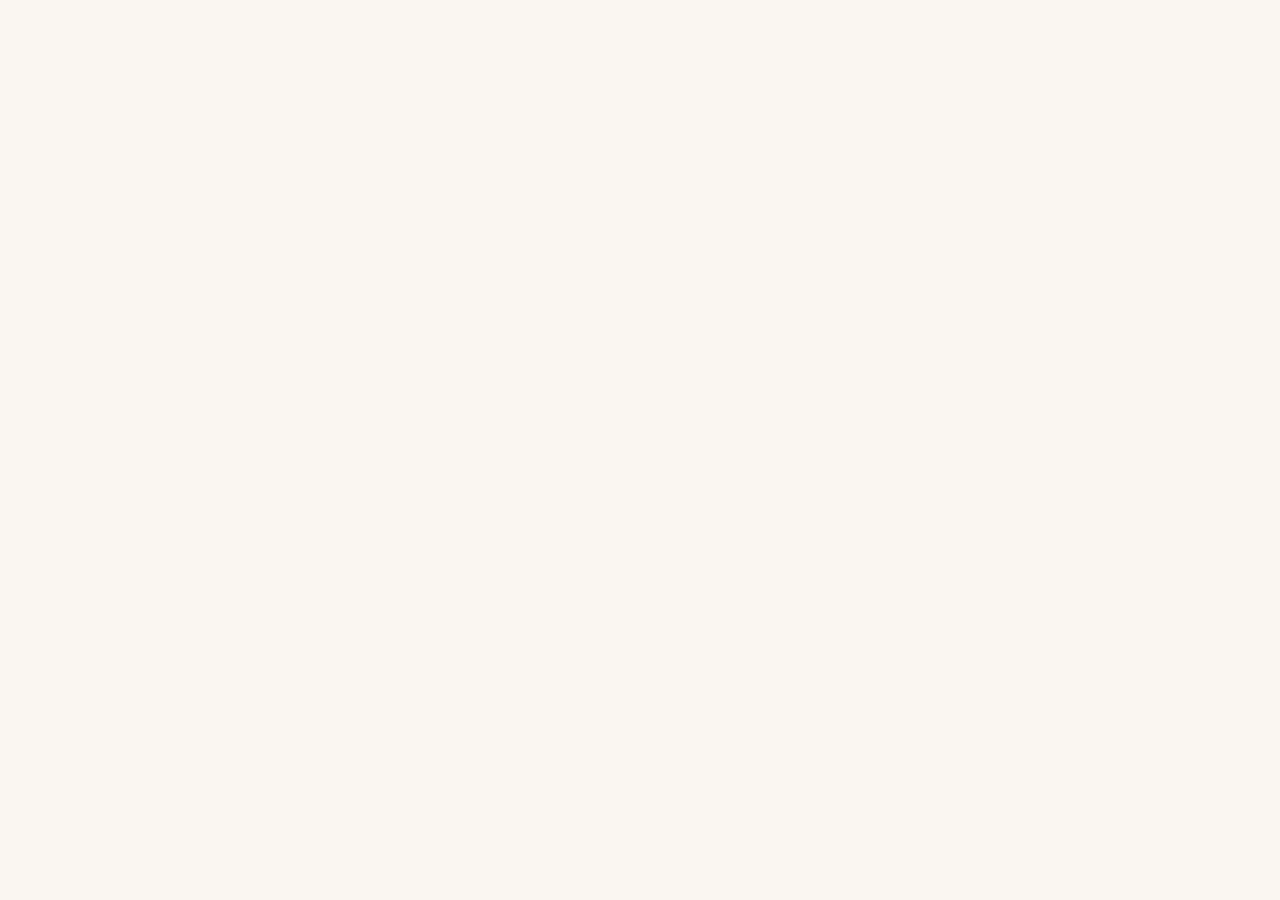
==== commit 9ab3a9fc: "Update index.html" ====
--- a/index.html
+++ b/index.html
@@ -1,396 +1,187 @@
 <!DOCTYPE html>
 <html lang="en">
 <head>
-
 <meta charset="UTF-8">
 <title>Mihu Beauty — Glow From Face To Feet</title>
-
+<meta name="description" content="Mihu Beauty premium skincare — Face Whitening Cream and Hand & Foot Cream. Get glowing, radiant skin every day.">
+<meta name="keywords" content="Mihu Beauty, Face Whitening Cream, Hand Foot Cream, Skincare Pakistan, Beauty Cream, Glowing Skin">
+<meta name="author" content="Mihu Beauty">
 <meta name="viewport" content="width=device-width, initial-scale=1.0">
-<meta name="description" content="Mihu Beauty premium skincare — Face Whitening Cream and Hand & Foot Cream. Get glowing radiant skin every day.">
-<meta name="robots" content="index, follow">
-<meta name="theme-color" content="#2C1810">
-
 <meta property="og:title" content="Mihu Beauty — Premium Skincare">
 <meta property="og:description" content="Premium skincare products for glowing and healthy skin.">
-<meta property="og:image" content="images/hero_banner.jpg">
 <meta property="og:type" content="website">
-
-<link rel="icon" href="images/favicon.png">
-
+<script type="application/ld+json">{"@context":"https://schema.org","@type":"Organization","name":"Mihu Beauty","url":"https://yourusername.github.io/mihubeauty","sameAs":["https://www.facebook.com/share/1CNgfPttsv/","https://www.instagram.com/mihoo_collection","https://tiktok.com/@skincarewithmihu8891","https://youtube.com/@mihu88-k5g","https://pin.it/7akZvjLYh","https://x.com/earnspot1000"]}</script>
 <link rel="preconnect" href="https://fonts.googleapis.com">
-<link href="https://fonts.googleapis.com/css2?family=Playfair+Display:wght@400;600;800&family=DM+Sans:wght@300;400;500;600&display=swap" rel="stylesheet">
-
+<link rel="preconnect" href="https://fonts.gstatic.com" crossorigin>
+<link href="https://fonts.googleapis.com/css2?family=Playfair+Display:ital,wght@0,400;0,600;0,800;1,400&family=DM+Sans:wght@300;400;500;600&display=swap" rel="stylesheet">
 <style>
-
-body{
-font-family:'DM Sans',sans-serif;
-margin:0;
-background:#FAF6F1;
-color:#2C1810;
-}
-
-header{
-display:flex;
-justify-content:space-between;
-align-items:center;
-padding:20px 40px;
-background:white;
-position:sticky;
-top:0;
-z-index:100;
-box-shadow:0 2px 10px rgba(0,0,0,0.05);
-}
-
-.logo{
-font-family:'Playfair Display',serif;
-font-size:24px;
-font-weight:800;
-}
-
-nav a{
-margin-left:20px;
-text-decoration:none;
-color:#555;
-font-weight:500;
-}
-
-.hero{
-display:grid;
-grid-template-columns:1fr 1fr;
-align-items:center;
-padding:80px;
-}
-
-.hero img{
-width:100%;
-border-radius:6px;
-}
-
-.btn-primary{
-background:#2C1810;
-color:white;
-padding:14px 26px;
-text-decoration:none;
-display:inline-block;
-margin-top:20px;
-}
-
-.products{
-padding:80px;
-text-align:center;
-}
-
-.product{
-background:white;
-padding:20px;
-border-radius:6px;
-box-shadow:0 4px 20px rgba(0,0,0,0.08);
-margin:20px;
-}
-
-.product img{
-width:100%;
-border-radius:6px;
-}
-
-.grid{
-display:grid;
-grid-template-columns:repeat(auto-fit,minmax(260px,1fr));
-gap:30px;
-}
-
-.price{
-font-size:22px;
-font-weight:bold;
-}
-
-.buy{
-background:#C4786A;
-color:white;
-padding:10px 20px;
-text-decoration:none;
-display:inline-block;
-margin-top:10px;
-}
-
-.order-section{
-padding:80px;
-background:white;
-}
-
-form input,form select{
-width:100%;
-padding:12px;
-margin-bottom:14px;
-border:1px solid #ddd;
-}
-
-form button{
-width:100%;
-background:#2C1810;
-color:white;
-padding:14px;
-border:none;
-cursor:pointer;
-}
-
-.countdown{
-margin-top:10px;
-color:#C4786A;
-font-weight:bold;
-}
-
-.sales-popup{
-position:fixed;
-bottom:30px;
-left:20px;
-background:white;
-padding:12px 16px;
-border-radius:6px;
-box-shadow:0 6px 20px rgba(0,0,0,0.15);
-display:none;
-font-size:13px;
-z-index:999;
-}
-
-.exit-popup{
-position:fixed;
-top:0;
-left:0;
-width:100%;
-height:100%;
-background:rgba(0,0,0,0.6);
-display:none;
-align-items:center;
-justify-content:center;
-z-index:999;
-}
-
-.popup-box{
-background:white;
-padding:30px;
-border-radius:6px;
-text-align:center;
-}
-
-.sticky-order{
-position:fixed;
-bottom:0;
-left:0;
-width:100%;
-background:#C4786A;
-color:white;
-text-align:center;
-padding:14px;
-font-weight:bold;
-z-index:999;
-}
-
-#topBtn{
-position:fixed;
-bottom:80px;
-right:20px;
-padding:10px;
-background:#2C1810;
-color:white;
-border:none;
-display:none;
-cursor:pointer;
-}
-
-</style>
-</head>
-
-<body>
-
-<header>
-<div class="logo">MIHU BEAUTY</div>
-
-<nav>
-<a href="#products">Products</a>
-<a href="#order">Order</a>
-</nav>
-</header>
-
-<section class="hero">
-
-<div>
-<h1>Glow From Face To Feet</h1>
-<p>Premium skincare designed for radiant glowing skin every day.</p>
-
-<a href="#products" class="btn-primary">Shop Now</a>
-
-<div class="countdown">
-Offer ends in <span id="timer"></span>
-</div>
-
-</div>
-
-<div>
-<img src="images/hero_banner.jpg" alt="Mihu Beauty">
-</div>
-
-</section>
-
-<section class="products" id="products">
-
-<h2>Our Products</h2>
-
-<div class="grid">
-
-<div class="product">
-<img src="images/facecream.jpg" loading="lazy">
-<h3>Face Whitening Cream</h3>
-<div class="price">PKR 499</div>
-<a href="https://wa.me/923019636603?text=I want to order Face Cream" class="buy">Buy Now</a>
-</div>
-
-<div class="product">
-<img src="images/handfoot.jpg" loading="lazy">
-<h3>Hand & Foot Cream</h3>
-<div class="price">PKR 799</div>
-<a href="https://wa.me/923019636603?text=I want to order Hand Foot Cream" class="buy">Buy Now</a>
-</div>
-
-</div>
-
-</section>
-
-<section class="order-section" id="order">
-
-<h2>Place Your Order</h2>
-
-<form id="orderForm">
-
-<input type="text" name="name" placeholder="Full Name" required>
-
-<input type="tel" name="phone" placeholder="Phone Number" required>
-
-<input type="text" name="address" placeholder="Delivery Address" required>
-
-<select name="product">
-<option>Face Whitening Cream</option>
-<option>Hand & Foot Cream</option>
-</select>
-
-<input type="number" name="quantity" value="1">
-
-<select name="payment">
-<option>Cash on Delivery</option>
-<option>EasyPaisa</option>
-<option>JazzCash</option>
-</select>
-
-<button type="submit">Place Order</button>
-
-</form>
-
-</section>
-
-<div id="salesPopup" class="sales-popup"></div>
-
-<div id="exitPopup" class="exit-popup">
-<div class="popup-box">
-<h3>Wait! Special Offer 🎉</h3>
-<p>Get 10% discount on your first order</p>
-<a href="#order" class="btn-primary">Claim Offer</a>
-</div>
-</div>
-
-<button id="topBtn">↑</button>
-
-<a href="#order" class="sticky-order">Order Now</a>
-
-<script>
-
-document.getElementById("orderForm").addEventListener("submit",function(e){
-
-e.preventDefault()
-
-let name=document.querySelector("[name=name]").value
-let phone=document.querySelector("[name=phone]").value
-let address=document.querySelector("[name=address]").value
-let product=document.querySelector("[name=product]").value
-let quantity=document.querySelector("[name=quantity]").value
-let payment=document.querySelector("[name=payment]").value
-
-let msg=`New Order
-
-Name: ${name}
-Phone: ${phone}
-Address: ${address}
-
-Product: ${product}
-Quantity: ${quantity}
-
-Payment: ${payment}`
-
-let url="https://wa.me/923019636603?text="+encodeURIComponent(msg)
-
-window.open(url,"_blank")
-
-})
-
-let countDownDate=new Date().getTime()+21600000
-
-setInterval(function(){
-
-let now=new Date().getTime()
-
-let distance=countDownDate-now
-
-let hours=Math.floor((distance%(1000*60*60*24))/(1000*60*60))
-let minutes=Math.floor((distance%(1000*60*60))/(1000*60))
-let seconds=Math.floor((distance%(1000*60))/1000)
-
-document.getElementById("timer").innerHTML=
-hours+"h "+minutes+"m "+seconds+"s"
-
-},1000)
-
-let customers=["Ayesha","Sara","Fatima","Rabia","Hina"]
-let cities=["Lahore","Karachi","Islamabad","Multan"]
-
-setInterval(function(){
-
-let name=customers[Math.floor(Math.random()*customers.length)]
-let city=cities[Math.floor(Math.random()*cities.length)]
-
-let popup=document.getElementById("salesPopup")
-
-popup.innerHTML="🛍 "+name+" from "+city+" just ordered Mihu Cream"
-
-popup.style.display="block"
-
-setTimeout(()=>popup.style.display="none",4000)
-
-},9000)
-
-document.addEventListener("mouseout",function(e){
-
-if(e.clientY<10){
-document.getElementById("exitPopup").style.display="flex"
-}
-
-})
-
-let topBtn=document.getElementById("topBtn")
-
-window.onscroll=function(){
-
-if(document.documentElement.scrollTop>400){
-topBtn.style.display="block"
-}else{
-topBtn.style.display="none"
-}
-
-}
-
-topBtn.onclick=function(){
-window.scrollTo({top:0,behavior:"smooth"})
-}
-
-</script>
-
-</body>
-  </html>
+*,*::before,*::after{box-sizing:border-box;margin:0;padding:0}
+:root{--cream:#FAF6F1;--warm-white:#FDFAF6;--blush:#E8C4B8;--rose:#C4786A;--deep-rose:#9B4F43;--espresso:#2C1810;--gold:#C9A96E;--gold-light:#E8D5B0;--sage:#8A9E88;--text:#2C1810;--text-light:#7A6258;--border:rgba(196,120,106,0.15);--shadow:0 8px 40px rgba(44,24,16,0.08);--shadow-hover:0 20px 60px rgba(44,24,16,0.15)}
+html{scroll-behavior:smooth}
+body{font-family:'DM Sans',sans-serif;background:var(--cream);color:var(--text);overflow-x:hidden}
+.announcement{background:var(--espresso);color:var(--gold-light);text-align:center;padding:10px 20px;font-size:.8rem;letter-spacing:.12em;text-transform:uppercase;font-weight:500}
+.announcement span{color:var(--gold)}
+header{position:sticky;top:0;z-index:100;background:rgba(250,246,241,.96);backdrop-filter:blur(12px);border-bottom:1px solid var(--border);display:flex;align-items:center;justify-content:space-between;padding:0 40px;height:72px}
+.logo{display:flex;flex-direction:column;line-height:1}
+.logo-main{font-family:'Playfair Display',serif;font-size:1.6rem;font-weight:800;color:var(--espresso);letter-spacing:.06em}
+.logo-tag{font-size:.6rem;letter-spacing:.25em;color:var(--rose);text-transform:uppercase;font-weight:500;margin-top:2px}
+nav{display:flex;align-items:center;gap:32px}
+nav a{text-decoration:none;color:var(--text-light);font-size:.85rem;font-weight:500;letter-spacing:.04em;text-transform:uppercase;transition:color .2s;position:relative}
+nav a::after{content:'';position:absolute;bottom:-3px;left:0;width:0;height:1px;background:var(--rose);transition:width .3s}
+nav a:hover{color:var(--rose)}
+nav a:hover::after{width:100%}
+.nav-cta{background:var(--espresso)!important;color:var(--gold-light)!important;padding:10px 22px;border-radius:2px}
+.nav-cta:hover{background:var(--deep-rose)!important;color:#fff!important}
+.nav-cta::after{display:none!important}
+.hamburger{display:none;flex-direction:column;gap:5px;cursor:pointer;background:none;border:none;padding:4px}
+.hamburger span{display:block;width:24px;height:2px;background:var(--espresso);border-radius:2px}
+.hero{min-height:92vh;display:grid;grid-template-columns:1fr 1fr;position:relative;overflow:hidden}
+.hero-left{display:flex;flex-direction:column;justify-content:center;padding:80px 60px 80px 80px;position:relative;z-index:2}
+.hero-badge{display:inline-flex;align-items:center;gap:8px;background:var(--gold-light);color:var(--espresso);font-size:.72rem;letter-spacing:.18em;text-transform:uppercase;font-weight:600;padding:7px 16px;border-radius:20px;margin-bottom:28px;width:fit-content;animation:fadeUp .8s ease both}
+.hero-badge::before{content:'✦';color:var(--gold);font-size:.6rem}
+.hero h1{font-family:'Playfair Display',serif;font-size:clamp(2.8rem,5vw,4.5rem);font-weight:800;line-height:1.08;color:var(--espresso);margin-bottom:24px;animation:fadeUp .8s .1s ease both}
+.hero h1 em{font-style:italic;color:var(--rose)}
+.hero-desc{font-size:1.1rem;color:var(--text-light);line-height:1.7;max-width:400px;margin-bottom:40px;font-weight:300;animation:fadeUp .8s .2s ease both}
+.hero-actions{display:flex;gap:16px;flex-wrap:wrap;animation:fadeUp .8s .3s ease both}
+.btn-primary{display:inline-flex;align-items:center;gap:10px;background:var(--espresso);color:var(--gold-light);text-decoration:none;font-size:.85rem;font-weight:600;letter-spacing:.1em;text-transform:uppercase;padding:16px 36px;border-radius:2px;transition:all .3s;border:2px solid var(--espresso)}
+.btn-primary:hover{background:var(--deep-rose);border-color:var(--deep-rose);transform:translateY(-2px);box-shadow:0 12px 30px rgba(155,79,67,.3)}
+.btn-secondary{display:inline-flex;align-items:center;gap:10px;background:transparent;color:var(--espresso);text-decoration:none;font-size:.85rem;font-weight:600;letter-spacing:.1em;text-transform:uppercase;padding:16px 36px;border-radius:2px;border:2px solid var(--espresso);transition:all .3s}
+.btn-secondary:hover{background:var(--espresso);color:var(--gold-light);transform:translateY(-2px)}
+.hero-stats{display:flex;gap:40px;margin-top:56px;padding-top:40px;border-top:1px solid var(--border);animation:fadeUp .8s .4s ease both;flex-wrap:wrap}
+.stat-num{font-family:'Playfair Display',serif;font-size:2rem;font-weight:800;color:var(--rose);display:block}
+.stat-label{font-size:.72rem;letter-spacing:.1em;text-transform:uppercase;color:var(--text-light);font-weight:500;margin-top:2px;display:block}
+.hero-right{position:relative;background:#1a0e0a;overflow:hidden}
+.hero-right img{width:100%;height:100%;object-fit:cover;object-position:center;display:block}
+.trust-bar{background:var(--espresso);padding:20px 40px;display:flex;align-items:center;justify-content:center;gap:60px;flex-wrap:wrap}
+.trust-item{display:flex;align-items:center;gap:12px;color:var(--gold-light)}
+.trust-icon{font-size:1.2rem}
+.trust-text{font-size:.8rem;letter-spacing:.06em;text-transform:uppercase;font-weight:500}
+.section-label{font-size:.72rem;letter-spacing:.22em;text-transform:uppercase;color:var(--rose);font-weight:600;display:block;margin-bottom:12px}
+.section-title{font-family:'Playfair Display',serif;font-size:clamp(2rem,3.5vw,3rem);font-weight:700;color:var(--espresso);line-height:1.15}
+.section-sub{font-size:1rem;color:var(--text-light);line-height:1.7;font-weight:300;max-width:480px;margin-top:16px}
+.section-header{margin-bottom:56px}
+.section-header.center{text-align:center}
+.section-header.center .section-sub{margin:16px auto 0}
+.products-section{padding:100px 80px;background:var(--warm-white)}
+.products-grid{display:grid;grid-template-columns:repeat(auto-fit,minmax(320px,1fr));gap:32px}
+.product-card{background:#fff;border-radius:4px;overflow:hidden;box-shadow:var(--shadow);transition:all .4s cubic-bezier(.25,.8,.25,1);position:relative}
+.product-card:hover{transform:translateY(-8px);box-shadow:var(--shadow-hover)}
+.product-badge{position:absolute;top:20px;left:20px;background:var(--rose);color:#fff;font-size:.65rem;font-weight:700;letter-spacing:.12em;text-transform:uppercase;padding:5px 12px;border-radius:2px;z-index:2}
+.product-img-wrap{height:320px;background:linear-gradient(135deg,#F5EDE6,#EDD5C8);overflow:hidden}
+.product-img-wrap img{width:100%;height:100%;object-fit:cover;transition:transform .6s ease;display:block}
+.product-card:hover .product-img-wrap img{transform:scale(1.05)}
+.product-info{padding:28px}
+.product-category{font-size:.68rem;letter-spacing:.15em;text-transform:uppercase;color:var(--sage);font-weight:600;margin-bottom:8px}
+.product-name{font-family:'Playfair Display',serif;font-size:1.35rem;font-weight:700;color:var(--espresso);margin-bottom:10px;line-height:1.3}
+.product-desc{font-size:.88rem;color:var(--text-light);line-height:1.65;margin-bottom:20px;font-weight:300}
+.product-stars{color:var(--gold);font-size:.85rem;letter-spacing:2px;margin-bottom:16px}
+.product-stars span{color:var(--text-light);font-size:.75rem;margin-left:6px}
+.product-footer{display:flex;align-items:center;justify-content:space-between;padding-top:20px;border-top:1px solid var(--border)}
+.price-pkr{display:block;font-family:'Playfair Display',serif;font-size:1.4rem;font-weight:700;color:var(--espresso)}
+.price-usd{font-size:.75rem;color:var(--text-light)}
+.buy-btn{display:inline-flex;align-items:center;gap:8px;background:var(--espresso);color:var(--gold-light);text-decoration:none;font-size:.78rem;font-weight:600;letter-spacing:.1em;text-transform:uppercase;padding:12px 22px;border-radius:2px;transition:all .25s;border:2px solid var(--espresso)}
+.buy-btn:hover{background:var(--rose);border-color:var(--rose);transform:translateY(-1px)}
+.combo-card{background:var(--espresso);border-radius:4px;padding:40px;display:flex;align-items:center;justify-content:space-between;gap:32px;flex-wrap:wrap;margin-top:32px;position:relative;overflow:hidden}
+.combo-card::before{content:'✦';position:absolute;font-size:8rem;color:rgba(201,169,110,.06);right:40px;top:-20px;pointer-events:none}
+.combo-img{width:160px;height:140px;border-radius:4px;overflow:hidden;flex-shrink:0}
+.combo-img img{width:100%;height:100%;object-fit:cover;display:block}
+.combo-info{flex:1;min-width:200px}
+.combo-tag{font-size:.68rem;letter-spacing:.18em;text-transform:uppercase;color:var(--gold);font-weight:600;margin-bottom:10px;display:block}
+.combo-title{font-family:'Playfair Display',serif;font-size:1.8rem;color:#fff;font-weight:700;margin-bottom:8px}
+.combo-desc{color:rgba(255,255,255,.6);font-size:.9rem;line-height:1.6;font-weight:300}
+.combo-price-box{text-align:center}
+.combo-old-price{font-size:.85rem;color:rgba(255,255,255,.4);text-decoration:line-through;display:block}
+.combo-new-price{font-family:'Playfair Display',serif;font-size:2.2rem;font-weight:800;color:var(--gold);display:block}
+.combo-save{font-size:.72rem;color:var(--sage);letter-spacing:.08em;text-transform:uppercase;display:block}
+.combo-btn{display:inline-flex;align-items:center;gap:10px;background:var(--gold);color:var(--espresso);text-decoration:none;font-size:.82rem;font-weight:700;letter-spacing:.12em;text-transform:uppercase;padding:16px 32px;border-radius:2px;transition:all .3s;white-space:nowrap}
+.combo-btn:hover{background:#fff;transform:translateY(-2px)}
+.benefits-section{padding:100px 80px;background:var(--cream);display:grid;grid-template-columns:1fr 1fr;gap:80px;align-items:center}
+.benefits-visual{border-radius:4px;height:520px;overflow:hidden}
+.benefits-visual img{width:100%;height:100%;object-fit:cover;display:block}
+.benefits-list{display:flex;flex-direction:column;gap:28px}
+.benefit-item{display:flex;gap:20px;align-items:flex-start;padding:24px;background:#fff;border-radius:4px;border-left:3px solid var(--rose);transition:all .3s}
+.benefit-item:hover{transform:translateX(6px);box-shadow:var(--shadow)}
+.benefit-icon{font-size:1.8rem;flex-shrink:0;margin-top:2px}
+.benefit-title{font-family:'Playfair Display',serif;font-size:1.05rem;font-weight:700;color:var(--espresso);margin-bottom:6px}
+.benefit-desc{font-size:.88rem;color:var(--text-light);line-height:1.6;font-weight:300}
+.promo-banner{position:relative;overflow:hidden;display:flex;align-items:center;justify-content:center;background:#0a0a1a}
+.promo-banner img{width:100%;max-height:580px;object-fit:cover;object-position:center top;display:block}
+.promo-overlay{position:absolute;bottom:0;left:0;right:0;background:linear-gradient(transparent,rgba(0,0,0,.75));padding:36px 40px;display:flex;align-items:flex-end;justify-content:center;gap:16px;flex-wrap:wrap}
+.promo-btn-red{display:inline-flex;align-items:center;gap:8px;background:#E53E3E;color:#fff;text-decoration:none;font-size:.85rem;font-weight:700;letter-spacing:.1em;text-transform:uppercase;padding:14px 30px;border-radius:3px;transition:all .3s;box-shadow:0 6px 24px rgba(229,62,62,.4)}
+.promo-btn-red:hover{background:#c53030;transform:translateY(-2px)}
+.promo-btn-wa{display:inline-flex;align-items:center;gap:8px;background:#25D366;color:#fff;text-decoration:none;font-size:.85rem;font-weight:700;letter-spacing:.1em;text-transform:uppercase;padding:14px 28px;border-radius:3px;transition:all .3s}
+.promo-btn-wa:hover{background:#1ebe5d;transform:translateY(-2px)}
+.reviews-section{padding:100px 80px;background:var(--warm-white)}
+.reviews-grid{display:grid;grid-template-columns:repeat(auto-fit,minmax(280px,1fr));gap:24px}
+.review-card{background:#fff;border-radius:4px;padding:32px;box-shadow:var(--shadow);position:relative;transition:transform .3s}
+.review-card:hover{transform:translateY(-4px)}
+.review-card::before{content:'"';font-family:'Playfair Display',serif;font-size:5rem;color:var(--gold-light);position:absolute;top:10px;left:20px;line-height:1}
+.review-stars{color:var(--gold);font-size:.9rem;letter-spacing:3px;margin-bottom:16px;padding-top:20px}
+.review-text{font-size:.95rem;color:var(--text-light);line-height:1.75;font-weight:300;font-style:italic;margin-bottom:20px}
+.reviewer{display:flex;align-items:center;gap:12px}
+.reviewer-avatar{width:40px;height:40px;border-radius:50%;background:linear-gradient(135deg,var(--blush),var(--rose));display:flex;align-items:center;justify-content:center;font-family:'Playfair Display',serif;font-weight:700;color:#fff;font-size:1rem;flex-shrink:0}
+.reviewer-name{font-weight:600;font-size:.9rem;color:var(--espresso)}
+.reviewer-tag{font-size:.72rem;color:var(--sage);letter-spacing:.08em;text-transform:uppercase}
+.order-section{padding:100px 80px;background:var(--cream)}
+.order-grid{display:grid;grid-template-columns:1fr 1.2fr;gap:60px;align-items:start}
+.order-features{margin-top:40px;display:flex;flex-direction:column;gap:16px}
+.order-feature{display:flex;align-items:center;gap:14px;font-size:.9rem;color:var(--text-light)}
+.order-feature-icon{width:36px;height:36px;background:var(--gold-light);border-radius:50%;display:flex;align-items:center;justify-content:center;font-size:1rem;flex-shrink:0}
+.order-form-wrap{background:#fff;border-radius:4px;padding:44px;box-shadow:var(--shadow)}
+.form-title{font-family:'Playfair Display',serif;font-size:1.5rem;font-weight:700;color:var(--espresso);margin-bottom:28px;padding-bottom:20px;border-bottom:1px solid var(--border)}
+.form-group{margin-bottom:20px}
+.form-label{display:block;font-size:.75rem;font-weight:600;letter-spacing:.1em;text-transform:uppercase;color:var(--espresso);margin-bottom:8px}
+.form-input{width:100%;padding:14px 18px;border:1.5px solid var(--border);border-radius:2px;font-family:'DM Sans',sans-serif;font-size:.92rem;color:var(--text);background:var(--cream);outline:none;transition:all .2s}
+.form-input:focus{border-color:var(--rose);background:#fff;box-shadow:0 0 0 3px rgba(196,120,106,.1)}
+.form-submit{width:100%;background:var(--espresso);color:var(--gold-light);border:none;padding:17px;font-family:'DM Sans',sans-serif;font-size:.85rem;font-weight:700;letter-spacing:.12em;text-transform:uppercase;cursor:pointer;border-radius:2px;transition:all .3s;margin-top:8px}
+.form-submit:hover{background:var(--deep-rose);transform:translateY(-2px);box-shadow:0 8px 24px rgba(155,79,67,.3)}
+.wa-order-btn{display:flex;align-items:center;justify-content:center;gap:12px;background:#25D366;color:#fff;text-decoration:none;font-size:.85rem;font-weight:700;letter-spacing:.1em;text-transform:uppercase;padding:16px;border-radius:2px;margin-top:14px;transition:all .3s}
+.wa-order-btn:hover{background:#1ebe5d;transform:translateY(-2px)}
+.or-divider{text-align:center;position:relative;margin:16px 0;color:var(--text-light);font-size:.78rem;font-weight:600;letter-spacing:.08em;text-transform:uppercase}
+.or-divider::before,.or-divider::after{content:'';position:absolute;top:50%;width:40%;height:1px;background:var(--border)}
+.or-divider::before{left:0}
+.or-divider::after{right:0}
+.crypto-panel{margin-top:20px;padding:20px;background:linear-gradient(135deg,#1a1a2e,#16213e);border-radius:4px}
+.crypto-title{font-size:.72rem;letter-spacing:.15em;text-transform:uppercase;color:#F6C90E;font-weight:700;margin-bottom:12px;font-family:'DM Sans',sans-serif}
+.crypto-methods{display:flex;flex-wrap:wrap;gap:10px}
+.c-item{display:flex;align-items:center;gap:8px;border-radius:4px;padding:8px 12px}
+.c-item.bn{background:rgba(246,201,14,.1);border:1px solid rgba(246,201,14,.3)}
+.c-item.ud{background:rgba(38,161,123,.1);border:1px solid rgba(38,161,123,.3)}
+.c-item.bt{background:rgba(247,147,26,.1);border:1px solid rgba(247,147,26,.3)}
+.c-item.et{background:rgba(98,126,234,.1);border:1px solid rgba(98,126,234,.3)}
+.c-icon{font-size:1.1rem}
+.c-name{font-size:.72rem;font-weight:700;font-family:'DM Sans',sans-serif}
+.c-name.y{color:#F6C90E}
+.c-name.g{color:#26A17B}
+.c-name.o{color:#F7931A}
+.c-name.b{color:#627EEA}
+.c-sub{font-size:.6rem;color:rgba(255,255,255,.5);font-family:'DM Sans',sans-serif}
+.crypto-note{margin-top:12px;font-size:.7rem;color:rgba(255,255,255,.4);font-family:'DM Sans',sans-serif;line-height:1.5}
+.about-section{padding:100px 80px;background:var(--espresso);color:#fff;text-align:center}
+.about-section .section-label{color:var(--gold)}
+.about-section .section-title{color:#fff;max-width:700px;margin:0 auto}
+.about-desc{font-size:1.05rem;color:rgba(255,255,255,.6);line-height:1.8;max-width:680px;margin:24px auto 0;font-weight:300}
+.about-values{display:grid;grid-template-columns:repeat(4,1fr);gap:24px;margin-top:60px;text-align:left}
+.value-card{background:rgba(255,255,255,.05);border:1px solid rgba(255,255,255,.08);border-radius:4px;padding:28px 24px;transition:background .3s}
+.value-card:hover{background:rgba(255,255,255,.09)}
+.value-icon{font-size:1.8rem;margin-bottom:14px;display:block}
+.value-name{font-family:'Playfair Display',serif;font-size:1.05rem;font-weight:700;color:var(--gold-light);margin-bottom:8px}
+.value-desc{font-size:.83rem;color:rgba(255,255,255,.5);line-height:1.6;font-weight:300}
+.blog-section{padding:100px 80px;background:var(--warm-white)}
+.blog-grid{display:grid;grid-template-columns:repeat(auto-fit,minmax(280px,1fr));gap:32px}
+.blog-card{background:#fff;border-radius:4px;overflow:hidden;box-shadow:var(--shadow);transition:transform .3s;cursor:pointer}
+.blog-card:hover{transform:translateY(-6px)}
+.blog-img{height:180px;background:linear-gradient(135deg,#F2E4DC,#E8C4B8);display:flex;align-items:center;justify-content:center;font-size:3rem}
+.blog-content{padding:24px}
+.blog-cat{font-size:.65rem;letter-spacing:.15em;text-transform:uppercase;color:var(--sage);font-weight:600;margin-bottom:10px}
+.blog-title{font-family:'Playfair Display',serif;font-size:1.05rem;font-weight:700;color:var(--espresso);margin-bottom:10px;line-height:1.4}
+.blog-excerpt{font-size:.83rem;color:var(--text-light);line-height:1.65;font-weight:300}
+.blog-read{display:inline-flex;align-items:center;gap:6px;margin-top:16px;font-size:.75rem;font-weight:600;color:var(--rose);letter-spacing:.08em;text-transform:uppercase;text-decoration:none}
+.contact-section{padding:80px;background:var(--cream);display:grid;grid-template-columns:1fr 1fr;gap:60px;align-items:center}
+.contact-items{margin-top:32px;display:flex;flex-direction:column;gap:20px}
+.contact-item{display:flex;gap:16px;align-items:center}
+.contact-icon{width:48px;height:48px;background:var(--espresso);border-radius:50%;display:flex;align-items:center;justify-content:center;font-size:1.2rem;color:var(--gold-light);flex-shrink:0}
+.contact-detail-label{font-size:.7rem;letter-spacing:.1em;text-transform:uppercase;color:var(--text-light);font-weight:600;margin-bottom:2px}
+.contact-detail-value{font-size:.95rem;color:var(--espresso);font-weight:500;text-decoration:none}
+.contact-detail-value:hover{color:var(--rose)}
+.social-title{font-family:'
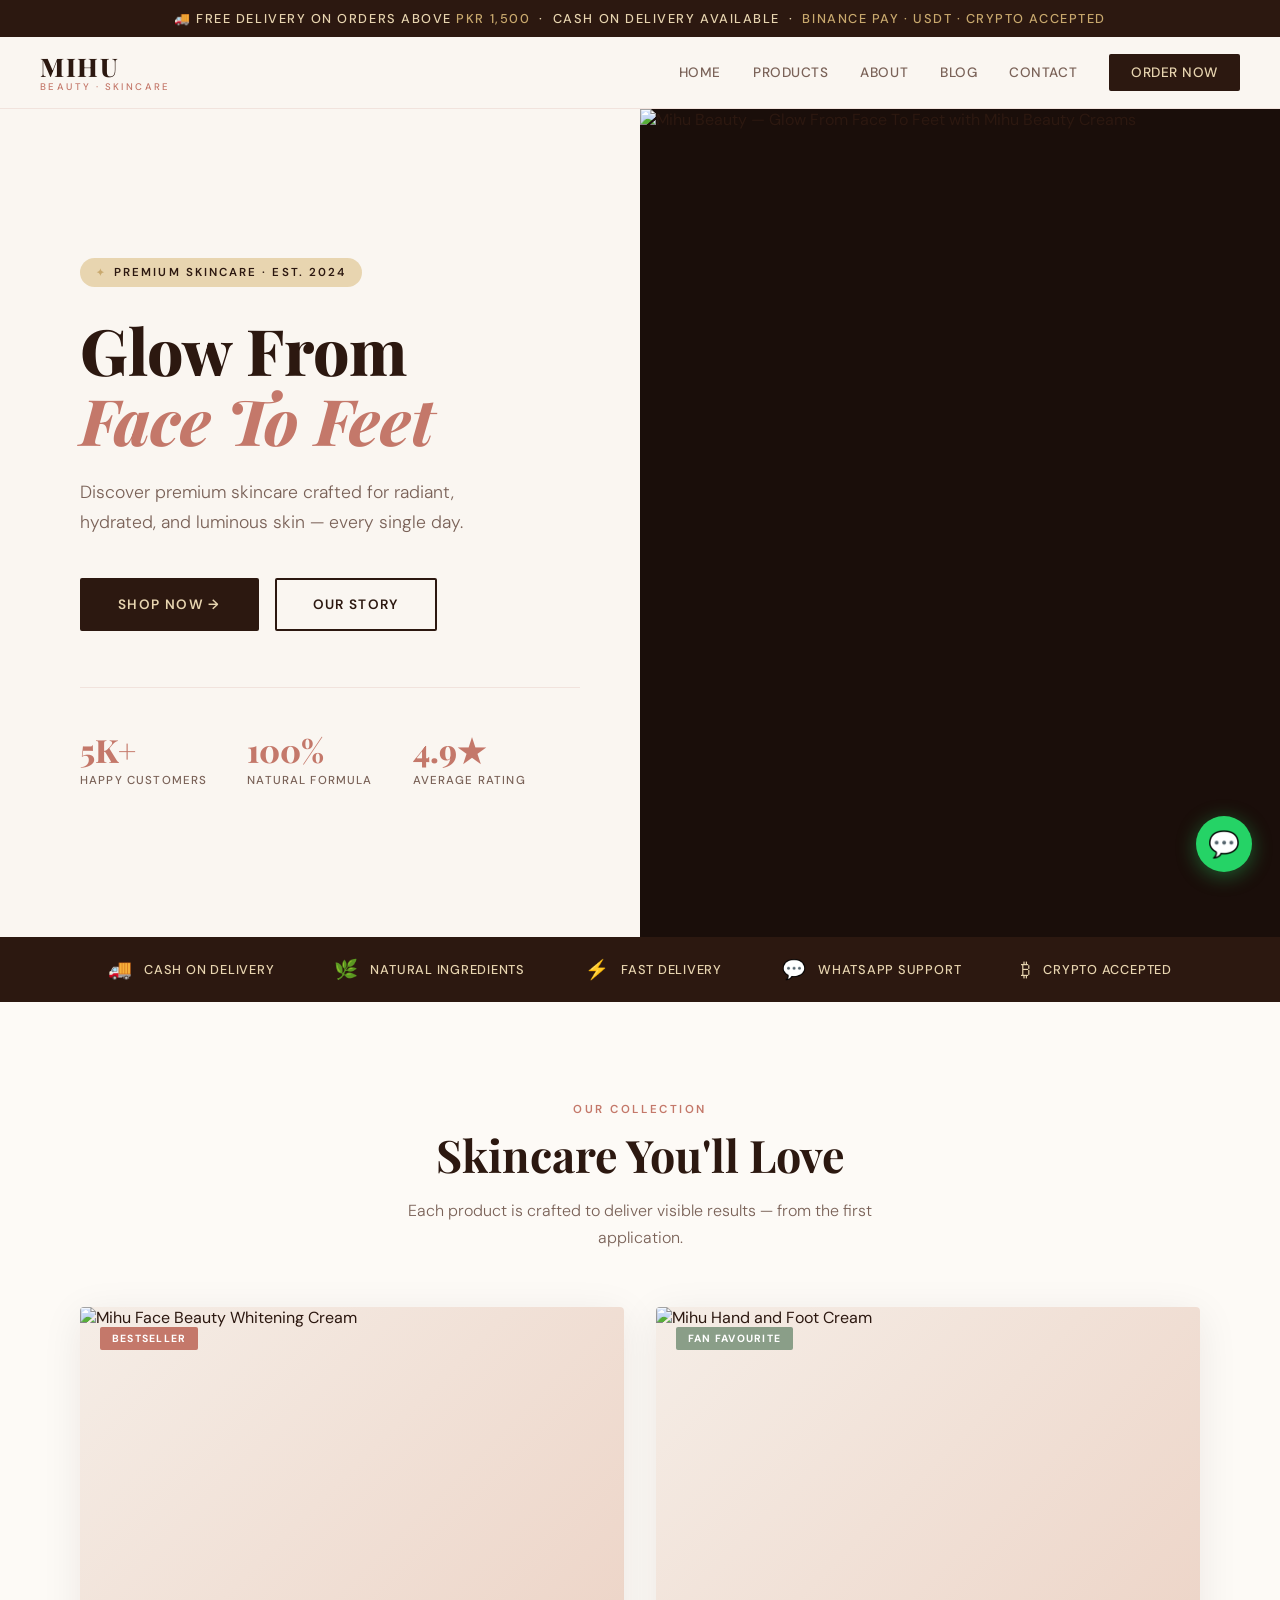
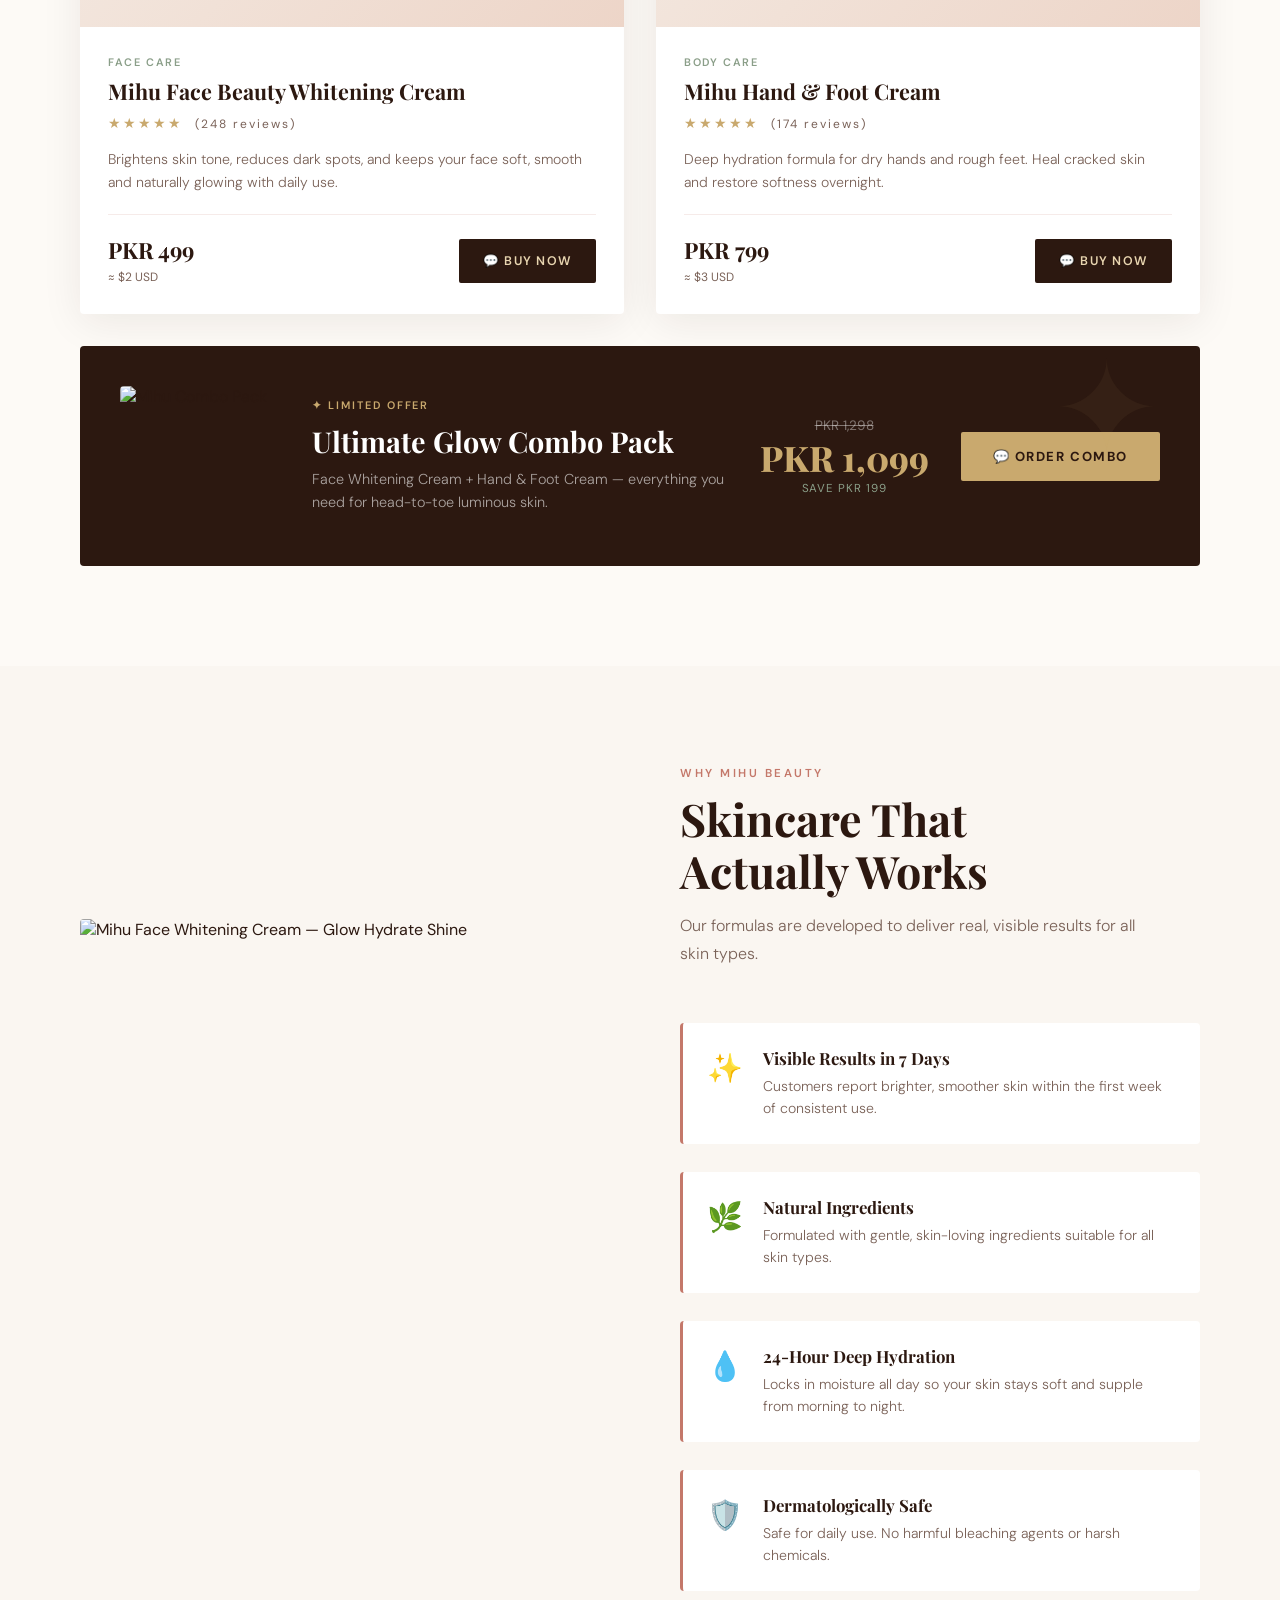
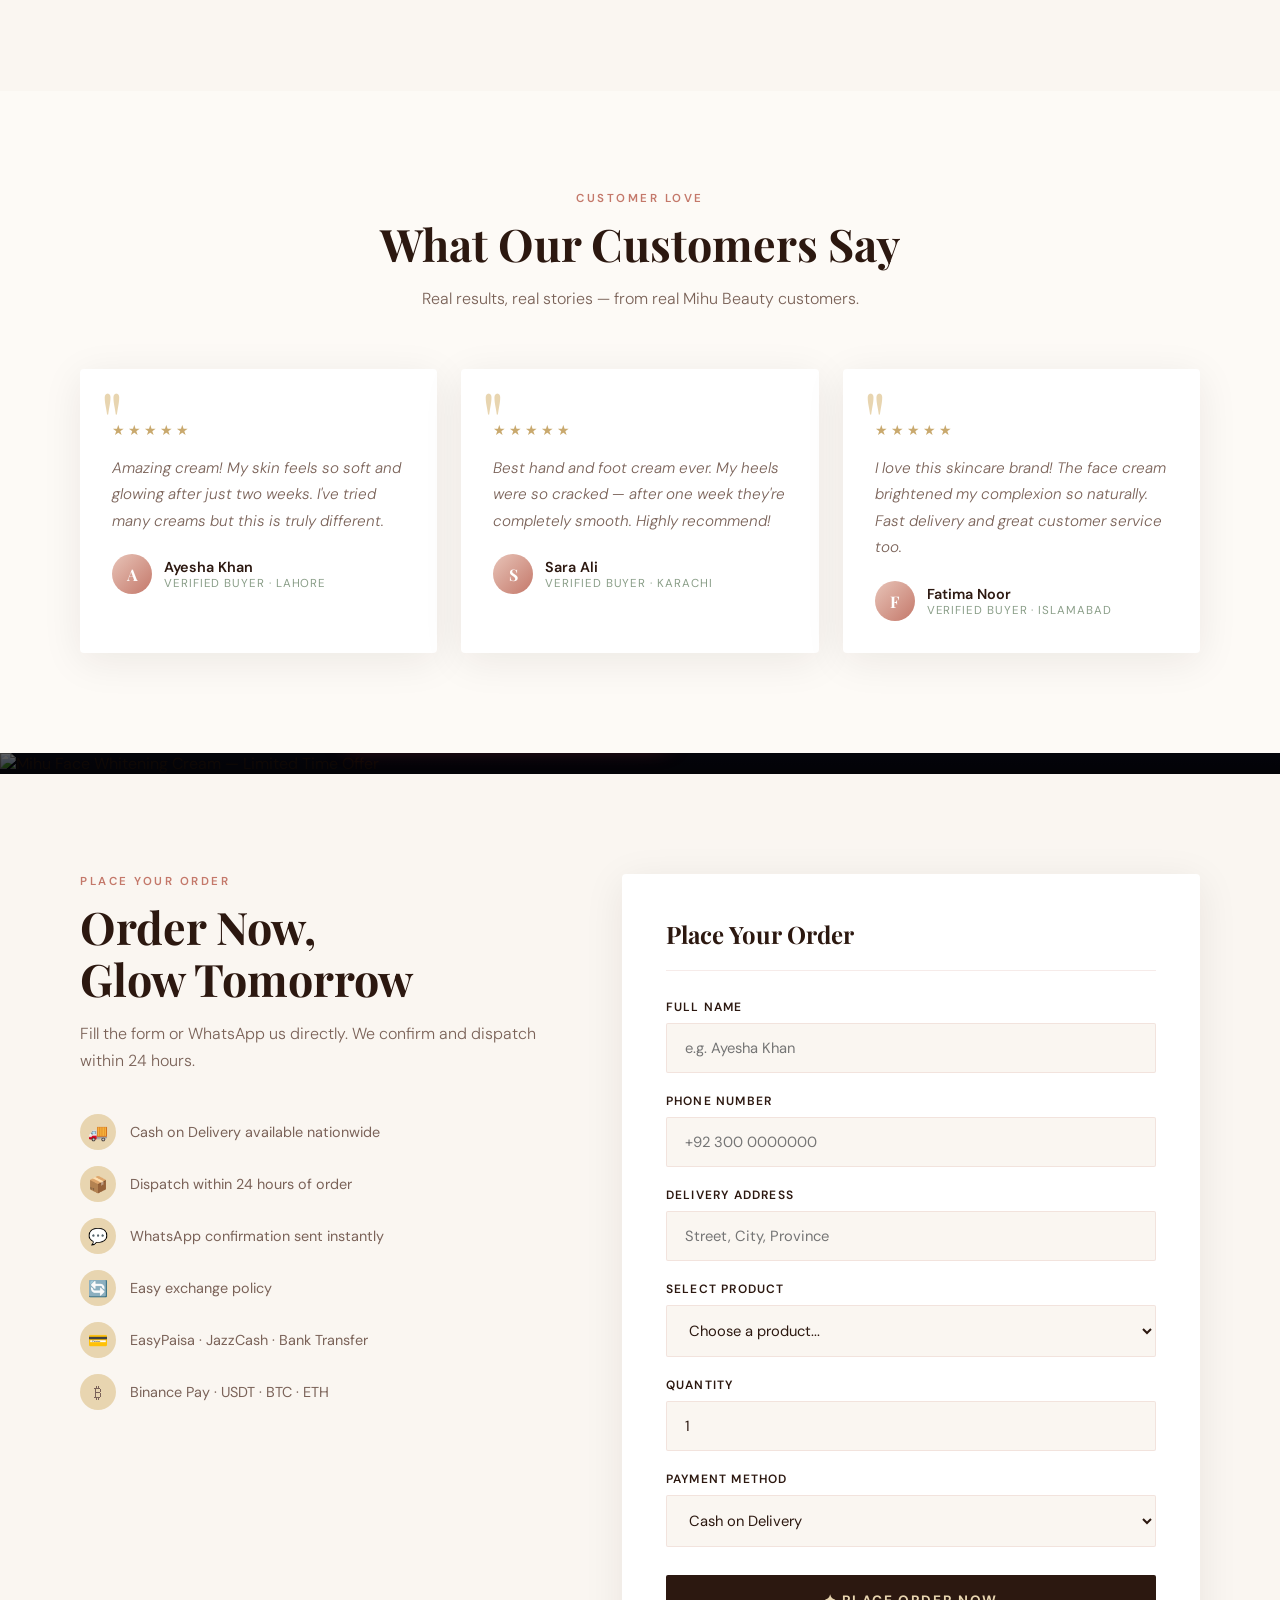
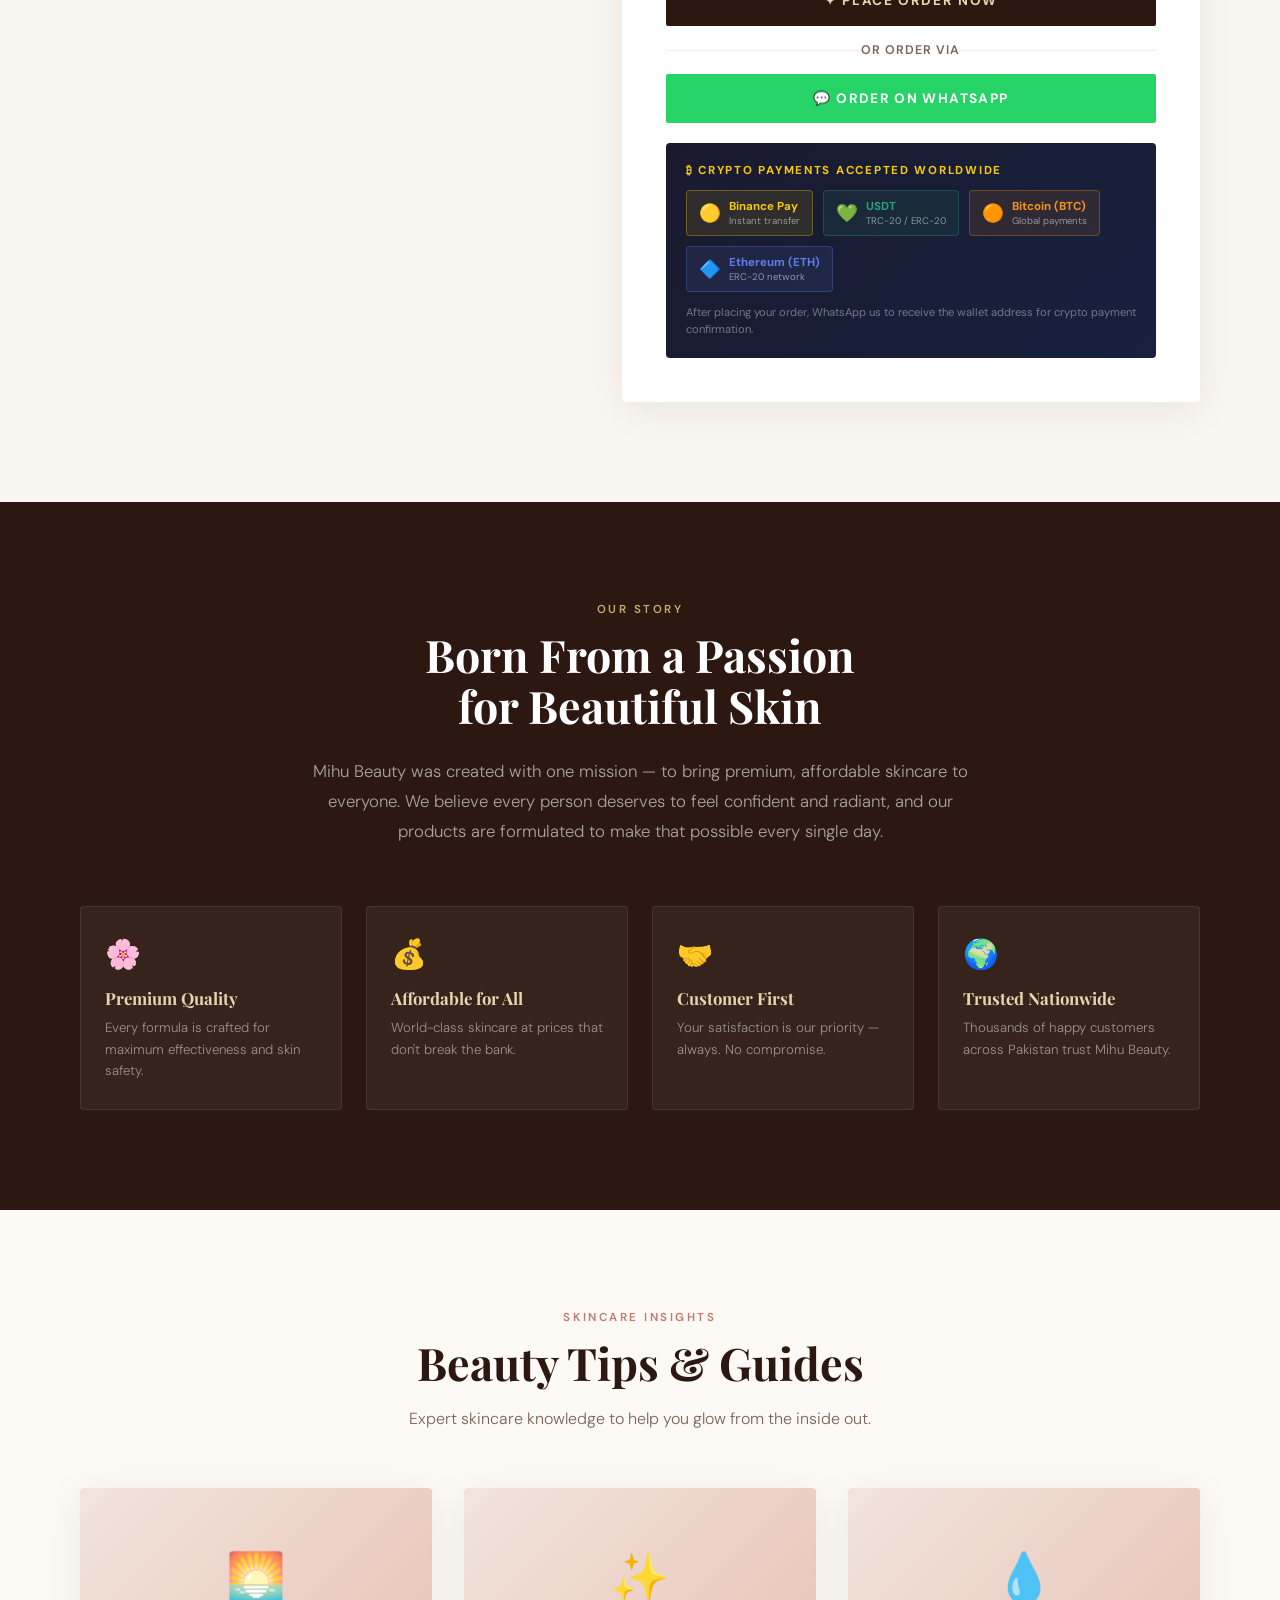
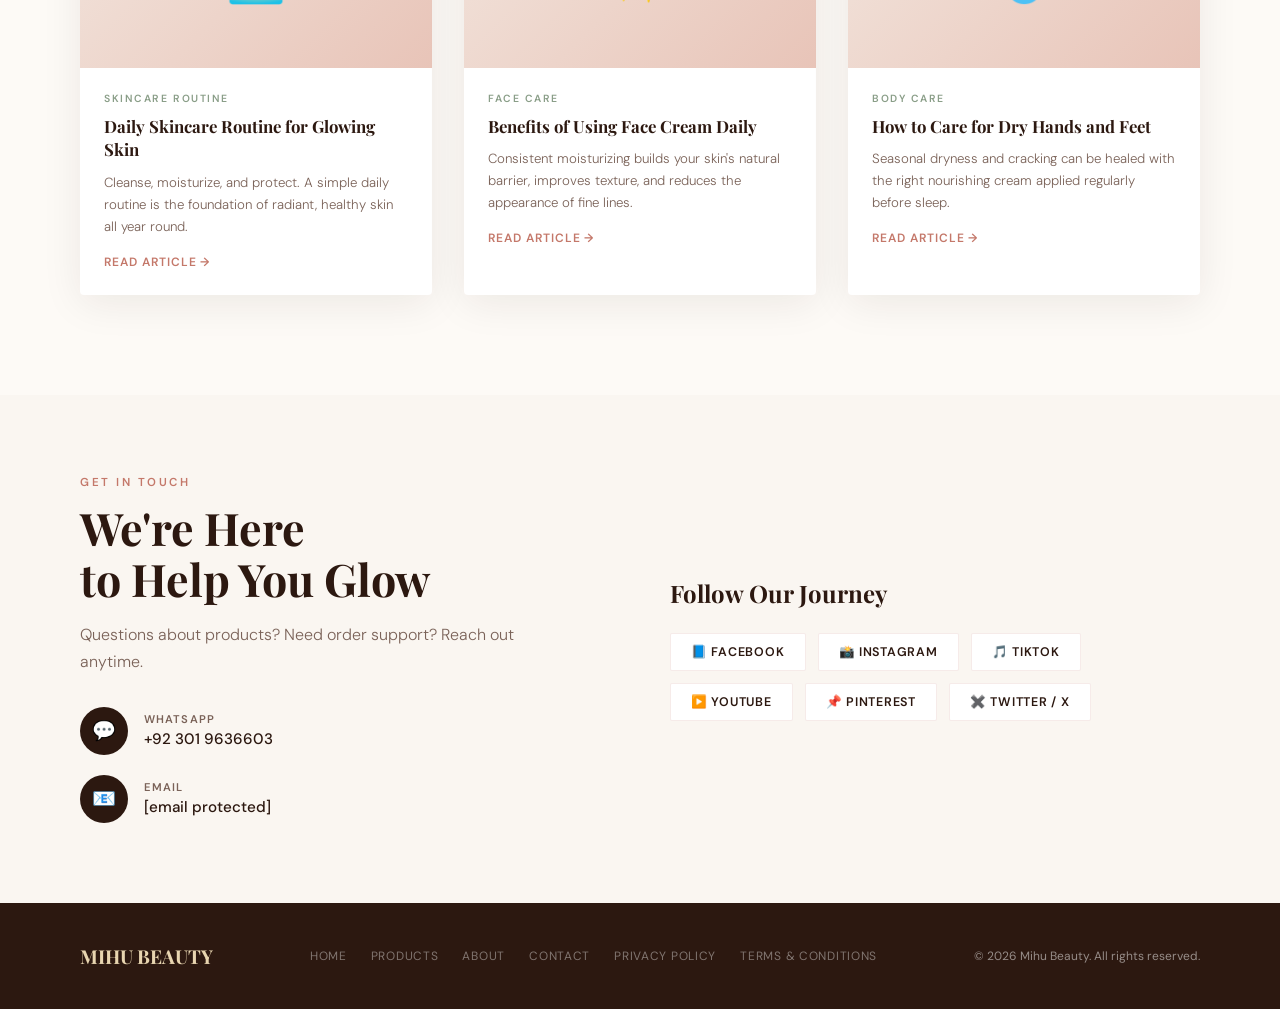
==== commit ee985438: "Update index.html" ====
--- a/index.html
+++ b/index.html
@@ -184,4 +184,392 @@
 .contact-detail-label{font-size:.7rem;letter-spacing:.1em;text-transform:uppercase;color:var(--text-light);font-weight:600;margin-bottom:2px}
 .contact-detail-value{font-size:.95rem;color:var(--espresso);font-weight:500;text-decoration:none}
 .contact-detail-value:hover{color:var(--rose)}
-.social-title{font-family:'
+.social-title{font-family:'Playfair Display',serif;font-size:1.5rem;font-weight:700;color:var(--espresso);margin-bottom:24px}
+.social-grid{display:flex;flex-wrap:wrap;gap:12px}
+.social-btn{display:inline-flex;align-items:center;gap:8px;padding:10px 20px;border-radius:2px;border:1.5px solid var(--border);text-decoration:none;font-size:.78rem;font-weight:600;color:var(--espresso);letter-spacing:.06em;text-transform:uppercase;background:#fff;transition:all .25s}
+.social-btn:hover{border-color:var(--rose);color:var(--rose);transform:translateY(-2px)}
+footer{background:var(--espresso);color:rgba(255,255,255,.5);padding:40px 80px;display:flex;align-items:center;justify-content:space-between;flex-wrap:wrap;gap:20px;font-size:.8rem}
+.footer-logo{font-family:'Playfair Display',serif;font-size:1.2rem;font-weight:700;color:var(--gold-light)}
+.footer-links{display:flex;gap:24px;flex-wrap:wrap}
+.footer-links a{color:rgba(255,255,255,.4);text-decoration:none;font-size:.75rem;letter-spacing:.06em;text-transform:uppercase;transition:color .2s}
+.footer-links a:hover{color:var(--gold)}
+.wa-float{position:fixed;bottom:28px;right:28px;z-index:999;width:56px;height:56px;background:#25D366;border-radius:50%;display:flex;align-items:center;justify-content:center;font-size:1.6rem;text-decoration:none;box-shadow:0 4px 20px rgba(37,211,102,.4);animation:pulse 2.5s ease-in-out infinite;transition:transform .2s}
+.wa-float:hover{transform:scale(1.1)}
+@keyframes fadeUp{from{opacity:0;transform:translateY(24px)}to{opacity:1;transform:translateY(0)}}
+@keyframes pulse{0%,100%{box-shadow:0 4px 20px rgba(37,211,102,.4)}50%{box-shadow:0 4px 40px rgba(37,211,102,.7)}}
+.reveal{opacity:0;transform:translateY(30px);transition:opacity .7s ease,transform .7s ease}
+.reveal.visible{opacity:1;transform:translateY(0)}
+@media(max-width:1000px){
+  header{padding:0 24px}
+  nav{display:none}
+  nav.open{display:flex;flex-direction:column;position:absolute;top:72px;left:0;right:0;background:var(--warm-white);padding:24px;border-bottom:1px solid var(--border);gap:20px;z-index:99}
+  .hamburger{display:flex}
+  .hero{grid-template-columns:1fr;min-height:auto}
+  .hero-left{padding:60px 24px 40px}
+  .hero-right{min-height:380px}
+  .products-section,.reviews-section,.order-section,.about-section,.blog-section{padding:60px 24px}
+  .benefits-section{padding:60px 24px;grid-template-columns:1fr}
+  .order-grid{grid-template-columns:1fr}
+  .about-values{grid-template-columns:1fr 1fr}
+  .contact-section{grid-template-columns:1fr;padding:60px 24px}
+  footer{padding:30px 24px;flex-direction:column;text-align:center}
+  .trust-bar{gap:24px;padding:20px 24px}
+  .combo-card{flex-direction:column;text-align:center}
+  .promo-overlay{padding:24px}
+}
+@media(max-width:560px){
+  .hero h1{font-size:2.2rem}
+  .hero-actions{flex-direction:column}
+  .btn-primary,.btn-secondary{width:100%;justify-content:center}
+  .about-values{grid-template-columns:1fr}
+  .order-form-wrap{padding:28px 20px}
+  .hero-stats{gap:20px}
+}
+</style>
+</head>
+<body>
+
+<div class="announcement">
+  🚚 Free delivery on orders above <span>PKR 1,500</span> &nbsp;·&nbsp; Cash on Delivery Available &nbsp;·&nbsp; <span>Binance Pay · USDT · Crypto Accepted</span>
+</div>
+
+<header>
+  <div class="logo">
+    <span class="logo-main">MIHU</span>
+    <span class="logo-tag">Beauty · Skincare</span>
+  </div>
+  <nav id="main-nav">
+    <a href="#home">Home</a>
+    <a href="#products">Products</a>
+    <a href="#about">About</a>
+    <a href="#blog">Blog</a>
+    <a href="#contact">Contact</a>
+    <a href="#order" class="nav-cta">Order Now</a>
+  </nav>
+  <button class="hamburger" id="hamburger" aria-label="Menu">
+    <span></span><span></span><span></span>
+  </button>
+</header>
+
+<!-- HERO — Image 1: hero_banner.jpg fills the right panel -->
+<section class="hero" id="home">
+  <div class="hero-left">
+    <div class="hero-badge">Premium Skincare · Est. 2024</div>
+    <h1>Glow From<br><em>Face To Feet</em></h1>
+    <p class="hero-desc">Discover premium skincare crafted for radiant, hydrated, and luminous skin — every single day.</p>
+    <div class="hero-actions">
+      <a href="#products" class="btn-primary">Shop Now →</a>
+      <a href="#about" class="btn-secondary">Our Story</a>
+    </div>
+    <div class="hero-stats">
+      <div class="stat"><span class="stat-num">5K+</span><span class="stat-label">Happy Customers</span></div>
+      <div class="stat"><span class="stat-num">100%</span><span class="stat-label">Natural Formula</span></div>
+      <div class="stat"><span class="stat-num">4.9★</span><span class="stat-label">Average Rating</span></div>
+    </div>
+  </div>
+  <div class="hero-right">
+    <img src="images/hero_banner.jpg" alt="Mihu Beauty — Glow From Face To Feet with Mihu Beauty Creams">
+  </div>
+</section>
+
+<div class="trust-bar">
+  <div class="trust-item"><span class="trust-icon">🚚</span><span class="trust-text">Cash on Delivery</span></div>
+  <div class="trust-item"><span class="trust-icon">🌿</span><span class="trust-text">Natural Ingredients</span></div>
+  <div class="trust-item"><span class="trust-icon">⚡</span><span class="trust-text">Fast Delivery</span></div>
+  <div class="trust-item"><span class="trust-icon">💬</span><span class="trust-text">WhatsApp Support</span></div>
+  <div class="trust-item"><span class="trust-icon">₿</span><span class="trust-text">Crypto Accepted</span></div>
+</div>
+
+<!-- PRODUCTS — Image 2: facecream.jpg, Image 3: handfoot.jpg, Image 5: combo.jpg -->
+<section class="products-section reveal" id="products">
+  <div class="section-header center">
+    <span class="section-label">Our Collection</span>
+    <h2 class="section-title">Skincare You'll Love</h2>
+    <p class="section-sub">Each product is crafted to deliver visible results — from the first application.</p>
+  </div>
+
+  <div class="products-grid">
+    <div class="product-card reveal">
+      <div class="product-badge">Bestseller</div>
+      <div class="product-img-wrap">
+        <img src="images/facecream.jpg" alt="Mihu Face Beauty Whitening Cream">
+      </div>
+      <div class="product-info">
+        <div class="product-category">Face Care</div>
+        <h3 class="product-name">Mihu Face Beauty Whitening Cream</h3>
+        <div class="product-stars">★★★★★ <span>(248 reviews)</span></div>
+        <p class="product-desc">Brightens skin tone, reduces dark spots, and keeps your face soft, smooth and naturally glowing with daily use.</p>
+        <div class="product-footer">
+          <div class="product-price">
+            <span class="price-pkr">PKR 499</span>
+            <span class="price-usd">≈ $2 USD</span>
+          </div>
+          <a href="https://wa.me/923019636603?text=Hi,%20I%20want%20to%20order%20Mihu%20Face%20Beauty%20Whitening%20Cream" class="buy-btn" target="_blank">💬 Buy Now</a>
+        </div>
+      </div>
+    </div>
+
+    <div class="product-card reveal">
+      <div class="product-badge" style="background:var(--sage)">Fan Favourite</div>
+      <div class="product-img-wrap">
+        <img src="images/handfoot.jpg" alt="Mihu Hand and Foot Cream">
+      </div>
+      <div class="product-info">
+        <div class="product-category">Body Care</div>
+        <h3 class="product-name">Mihu Hand &amp; Foot Cream</h3>
+        <div class="product-stars">★★★★★ <span>(174 reviews)</span></div>
+        <p class="product-desc">Deep hydration formula for dry hands and rough feet. Heal cracked skin and restore softness overnight.</p>
+        <div class="product-footer">
+          <div class="product-price">
+            <span class="price-pkr">PKR 799</span>
+            <span class="price-usd">≈ $3 USD</span>
+          </div>
+          <a href="https://wa.me/923019636603?text=Hi,%20I%20want%20to%20order%20Mihu%20Hand%20%26%20Foot%20Cream" class="buy-btn" target="_blank">💬 Buy Now</a>
+        </div>
+      </div>
+    </div>
+  </div>
+
+  <div class="combo-card reveal">
+    <div class="combo-img">
+      <img src="images/combo.jpg" alt="Mihu Combo Pack">
+    </div>
+    <div class="combo-info">
+      <span class="combo-tag">✦ Limited Offer</span>
+      <div class="combo-title">Ultimate Glow Combo Pack</div>
+      <div class="combo-desc">Face Whitening Cream + Hand &amp; Foot Cream — everything you need for head-to-toe luminous skin.</div>
+    </div>
+    <div class="combo-price-box">
+      <span class="combo-old-price">PKR 1,298</span>
+      <span class="combo-new-price">PKR 1,099</span>
+      <span class="combo-save">Save PKR 199</span>
+    </div>
+    <a href="https://wa.me/923019636603?text=Hi,%20I%20want%20to%20order%20the%20Mihu%20Combo%20Pack" class="combo-btn" target="_blank">💬 Order Combo</a>
+  </div>
+</section>
+
+<!-- BENEFITS — Image 4: face_ad.jpg as left visual -->
+<section class="benefits-section" id="benefits">
+  <div class="benefits-visual reveal">
+    <img src="images/face_ad.jpg" alt="Mihu Face Whitening Cream — Glow Hydrate Shine">
+  </div>
+  <div class="reveal">
+    <div class="section-header">
+      <span class="section-label">Why Mihu Beauty</span>
+      <h2 class="section-title">Skincare That<br>Actually Works</h2>
+      <p class="section-sub">Our formulas are developed to deliver real, visible results for all skin types.</p>
+    </div>
+    <div class="benefits-list">
+      <div class="benefit-item">
+        <span class="benefit-icon">✨</span>
+        <div><div class="benefit-title">Visible Results in 7 Days</div><div class="benefit-desc">Customers report brighter, smoother skin within the first week of consistent use.</div></div>
+      </div>
+      <div class="benefit-item">
+        <span class="benefit-icon">🌿</span>
+        <div><div class="benefit-title">Natural Ingredients</div><div class="benefit-desc">Formulated with gentle, skin-loving ingredients suitable for all skin types.</div></div>
+      </div>
+      <div class="benefit-item">
+        <span class="benefit-icon">💧</span>
+        <div><div class="benefit-title">24-Hour Deep Hydration</div><div class="benefit-desc">Locks in moisture all day so your skin stays soft and supple from morning to night.</div></div>
+      </div>
+      <div class="benefit-item">
+        <span class="benefit-icon">🛡️</span>
+        <div><div class="benefit-title">Dermatologically Safe</div><div class="benefit-desc">Safe for daily use. No harmful bleaching agents or harsh chemicals.</div></div>
+      </div>
+    </div>
+  </div>
+</section>
+
+<!-- REVIEWS -->
+<section class="reviews-section reveal" id="reviews">
+  <div class="section-header center">
+    <span class="section-label">Customer Love</span>
+    <h2 class="section-title">What Our Customers Say</h2>
+    <p class="section-sub">Real results, real stories — from real Mihu Beauty customers.</p>
+  </div>
+  <div class="reviews-grid">
+    <div class="review-card reveal">
+      <div class="review-stars">★★★★★</div>
+      <p class="review-text">Amazing cream! My skin feels so soft and glowing after just two weeks. I've tried many creams but this is truly different.</p>
+      <div class="reviewer"><div class="reviewer-avatar">A</div><div><div class="reviewer-name">Ayesha Khan</div><div class="reviewer-tag">Verified Buyer · Lahore</div></div></div>
+    </div>
+    <div class="review-card reveal">
+      <div class="review-stars">★★★★★</div>
+      <p class="review-text">Best hand and foot cream ever. My heels were so cracked — after one week they're completely smooth. Highly recommend!</p>
+      <div class="reviewer"><div class="reviewer-avatar">S</div><div><div class="reviewer-name">Sara Ali</div><div class="reviewer-tag">Verified Buyer · Karachi</div></div></div>
+    </div>
+    <div class="review-card reveal">
+      <div class="review-stars">★★★★★</div>
+      <p class="review-text">I love this skincare brand! The face cream brightened my complexion so naturally. Fast delivery and great customer service too.</p>
+      <div class="reviewer"><div class="reviewer-avatar">F</div><div><div class="reviewer-name">Fatima Noor</div><div class="reviewer-tag">Verified Buyer · Islamabad</div></div></div>
+    </div>
+  </div>
+</section>
+
+<!-- PROMO BANNER — Image 6: viral.jpg -->
+<section class="promo-banner reveal">
+  <img src="images/viral.jpg" alt="Mihu Face Whitening Cream — Limited Time Offer">
+  <div class="promo-overlay">
+    <a href="#order" class="promo-btn-red">⚡ Order Now — Limited Offer</a>
+    <a href="https://wa.me/923019636603?text=Hi,%20I%20saw%20your%20limited%20offer%20and%20want%20to%20order%20Mihu%20Cream" target="_blank" class="promo-btn-wa">💬 Order on WhatsApp</a>
+  </div>
+</section>
+
+<!-- ORDER FORM -->
+<section class="order-section reveal" id="order">
+  <div class="order-grid">
+    <div class="order-info">
+      <span class="section-label">Place Your Order</span>
+      <h2 class="section-title">Order Now,<br>Glow Tomorrow</h2>
+      <p class="section-sub">Fill the form or WhatsApp us directly. We confirm and dispatch within 24 hours.</p>
+      <div class="order-features">
+        <div class="order-feature"><div class="order-feature-icon">🚚</div>Cash on Delivery available nationwide</div>
+        <div class="order-feature"><div class="order-feature-icon">📦</div>Dispatch within 24 hours of order</div>
+        <div class="order-feature"><div class="order-feature-icon">💬</div>WhatsApp confirmation sent instantly</div>
+        <div class="order-feature"><div class="order-feature-icon">🔄</div>Easy exchange policy</div>
+        <div class="order-feature"><div class="order-feature-icon">💳</div>EasyPaisa · JazzCash · Bank Transfer</div>
+        <div class="order-feature"><div class="order-feature-icon">₿</div>Binance Pay · USDT · BTC · ETH</div>
+      </div>
+    </div>
+
+    <div class="order-form-wrap">
+      <div class="form-title">Place Your Order</div>
+      <form action="https://formspree.io/f/xxxxabcd" method="POST">
+        <div class="form-group">
+          <label class="form-label">Full Name</label>
+          <input type="text" name="name" placeholder="e.g. Ayesha Khan" required class="form-input">
+        </div>
+        <div class="form-group">
+          <label class="form-label">Phone Number</label>
+          <input type="tel" name="phone" placeholder="+92 300 0000000" required class="form-input">
+        </div>
+        <div class="form-group">
+          <label class="form-label">Delivery Address</label>
+          <input type="text" name="address" placeholder="Street, City, Province" required class="form-input">
+        </div>
+        <div class="form-group">
+          <label class="form-label">Select Product</label>
+          <select name="product" class="form-input" required>
+            <option value="">Choose a product...</option>
+            <option>Mihu Face Beauty Whitening Cream — PKR 499</option>
+            <option>Mihu Hand &amp; Foot Cream — PKR 799</option>
+            <option>Ultimate Glow Combo Pack — PKR 1,099</option>
+          </select>
+        </div>
+        <div class="form-group">
+          <label class="form-label">Quantity</label>
+          <input type="number" name="quantity" min="1" value="1" class="form-input">
+        </div>
+        <div class="form-group">
+          <label class="form-label">Payment Method</label>
+          <select name="payment" class="form-input">
+            <optgroup label="Local Payments">
+              <option>Cash on Delivery</option>
+              <option>EasyPaisa</option>
+              <option>JazzCash</option>
+              <option>Bank Transfer</option>
+            </optgroup>
+            <optgroup label="Crypto Payments">
+              <option>Binance Pay</option>
+              <option>USDT (TRC-20 / ERC-20)</option>
+              <option>Bitcoin (BTC)</option>
+              <option>Ethereum (ETH)</option>
+            </optgroup>
+          </select>
+        </div>
+        <button type="submit" class="form-submit">✦ Place Order Now</button>
+      </form>
+
+      <div class="or-divider">or order via</div>
+      <a href="https://wa.me/923019636603?text=Hi,%20I%20want%20to%20place%20an%20order%20with%20Mihu%20Beauty" class="wa-order-btn" target="_blank">
+        💬 Order on WhatsApp
+      </a>
+
+      <div class="crypto-panel">
+        <div class="crypto-title">₿ Crypto Payments Accepted Worldwide</div>
+        <div class="crypto-methods">
+          <div class="c-item bn"><span class="c-icon">🟡</span><div><div class="c-name y">Binance Pay</div><div class="c-sub">Instant transfer</div></div></div>
+          <div class="c-item ud"><span class="c-icon">💚</span><div><div class="c-name g">USDT</div><div class="c-sub">TRC-20 / ERC-20</div></div></div>
+          <div class="c-item bt"><span class="c-icon">🟠</span><div><div class="c-name o">Bitcoin (BTC)</div><div class="c-sub">Global payments</div></div></div>
+          <div class="c-item et"><span class="c-icon">🔷</span><div><div class="c-name b">Ethereum (ETH)</div><div class="c-sub">ERC-20 network</div></div></div>
+        </div>
+        <div class="crypto-note">After placing your order, WhatsApp us to receive the wallet address for crypto payment confirmation.</div>
+      </div>
+    </div>
+  </div>
+</section>
+
+<section class="about-section reveal" id="about">
+  <span class="section-label">Our Story</span>
+  <h2 class="section-title">Born From a Passion<br>for Beautiful Skin</h2>
+  <p class="about-desc">Mihu Beauty was created with one mission — to bring premium, affordable skincare to everyone. We believe every person deserves to feel confident and radiant, and our products are formulated to make that possible every single day.</p>
+  <div class="about-values">
+    <div class="value-card reveal"><span class="value-icon">🌸</span><div class="value-name">Premium Quality</div><div class="value-desc">Every formula is crafted for maximum effectiveness and skin safety.</div></div>
+    <div class="value-card reveal"><span class="value-icon">💰</span><div class="value-name">Affordable for All</div><div class="value-desc">World-class skincare at prices that don't break the bank.</div></div>
+    <div class="value-card reveal"><span class="value-icon">🤝</span><div class="value-name">Customer First</div><div class="value-desc">Your satisfaction is our priority — always. No compromise.</div></div>
+    <div class="value-card reveal"><span class="value-icon">🌍</span><div class="value-name">Trusted Nationwide</div><div class="value-desc">Thousands of happy customers across Pakistan trust Mihu Beauty.</div></div>
+  </div>
+</section>
+
+<section class="blog-section reveal" id="blog">
+  <div class="section-header center">
+    <span class="section-label">Skincare Insights</span>
+    <h2 class="section-title">Beauty Tips &amp; Guides</h2>
+    <p class="section-sub">Expert skincare knowledge to help you glow from the inside out.</p>
+  </div>
+  <div class="blog-grid">
+    <div class="blog-card reveal"><div class="blog-img">🌅</div><div class="blog-content"><div class="blog-cat">Skincare Routine</div><div class="blog-title">Daily Skincare Routine for Glowing Skin</div><div class="blog-excerpt">Cleanse, moisturize, and protect. A simple daily routine is the foundation of radiant, healthy skin all year round.</div><a href="#blog" class="blog-read">Read Article →</a></div></div>
+    <div class="blog-card reveal"><div class="blog-img">✨</div><div class="blog-content"><div class="blog-cat">Face Care</div><div class="blog-title">Benefits of Using Face Cream Daily</div><div class="blog-excerpt">Consistent moisturizing builds your skin's natural barrier, improves texture, and reduces the appearance of fine lines.</div><a href="#blog" class="blog-read">Read Article →</a></div></div>
+    <div class="blog-card reveal"><div class="blog-img">💧</div><div class="blog-content"><div class="blog-cat">Body Care</div><div class="blog-title">How to Care for Dry Hands and Feet</div><div class="blog-excerpt">Seasonal dryness and cracking can be healed with the right nourishing cream applied regularly before sleep.</div><a href="#blog" class="blog-read">Read Article →</a></div></div>
+  </div>
+</section>
+
+<section class="contact-section reveal" id="contact">
+  <div class="contact-info">
+    <span class="section-label">Get In Touch</span>
+    <h2 class="section-title">We're Here<br>to Help You Glow</h2>
+    <p class="section-sub">Questions about products? Need order support? Reach out anytime.</p>
+    <div class="contact-items">
+      <div class="contact-item"><div class="contact-icon">💬</div><div><div class="contact-detail-label">WhatsApp</div><a href="https://wa.me/923019636603" class="contact-detail-value">+92 301 9636603</a></div></div>
+      <div class="contact-item"><div class="contact-icon">📧</div><div><div class="contact-detail-label">Email</div><a href="/cdn-cgi/l/email-protection#7e1317160b1c1b1f0b0a073e19131f1712501d1113" class="contact-detail-value"><span class="__cf_email__" data-cfemail="0b6662637e696e6a7e7f724b6c666a626725686466">[email&#160;protected]</span></a></div></div>
+    </div>
+  </div>
+  <div class="reveal">
+    <div class="social-title">Follow Our Journey</div>
+    <div class="social-grid">
+      <a href="https://www.facebook.com/share/1CNgfPttsv/" target="_blank" class="social-btn">📘 Facebook</a>
+      <a href="https://www.instagram.com/mihoo_collection" target="_blank" class="social-btn">📸 Instagram</a>
+      <a href="https://tiktok.com/@skincarewithmihu8891" target="_blank" class="social-btn">🎵 TikTok</a>
+      <a href="https://youtube.com/@mihu88-k5g" target="_blank" class="social-btn">▶️ YouTube</a>
+      <a href="https://pin.it/7akZvjLYh" target="_blank" class="social-btn">📌 Pinterest</a>
+      <a href="https://x.com/earnspot1000" target="_blank" class="social-btn">✖️ Twitter / X</a>
+    </div>
+  </div>
+</section>
+
+<footer>
+  <div class="footer-logo">MIHU BEAUTY</div>
+  <div class="footer-links">
+    <a href="#home">Home</a><a href="#products">Products</a><a href="#about">About</a>
+    <a href="#contact">Contact</a><a href="#">Privacy Policy</a><a href="#">Terms &amp; Conditions</a>
+  </div>
+  <div style="font-size:.75rem">© 2026 Mihu Beauty. All rights reserved.</div>
+</footer>
+
+<a href="https://wa.me/923019636603?text=Hi,%20I%20want%20to%20know%20more%20about%20Mihu%20Beauty" class="wa-float" target="_blank" title="Chat on WhatsApp">💬</a>
+
+<script data-cfasync="false" src="/cdn-cgi/scripts/5c5dd728/cloudflare-static/email-decode.min.js"></script><script>
+  const hamburger = document.getElementById('hamburger');
+  const nav = document.getElementById('main-nav');
+  hamburger.addEventListener('click', () => nav.classList.toggle('open'));
+  nav.querySelectorAll('a').forEach(a => a.addEventListener('click', () => nav.classList.remove('open')));
+  const reveals = document.querySelectorAll('.reveal');
+  const observer = new IntersectionObserver((entries) => {
+    entries.forEach((entry, i) => {
+      if (entry.isIntersecting) setTimeout(() => entry.target.classList.add('visible'), i * 60);
+    });
+  }, { threshold: 0.08 });
+  reveals.forEach(el => observer.observe(el));
+</script>
+</body>
+</html>
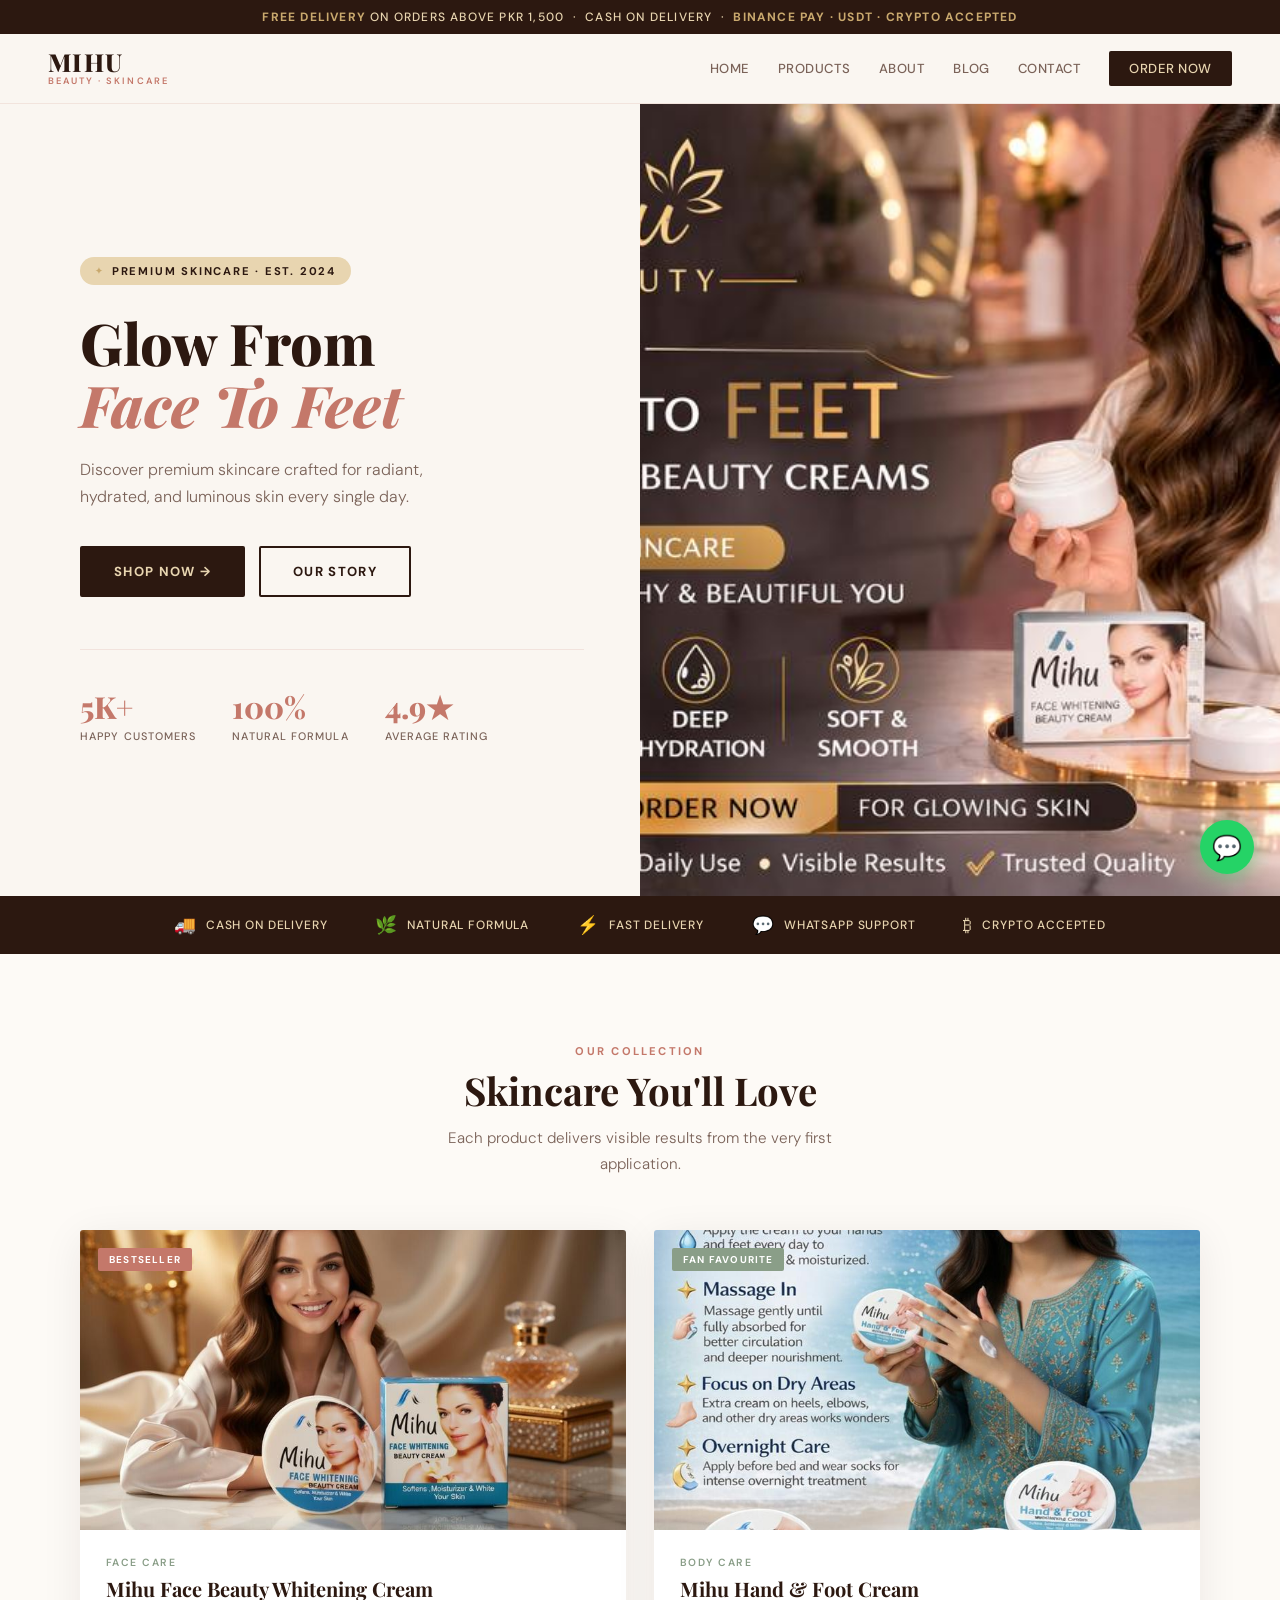
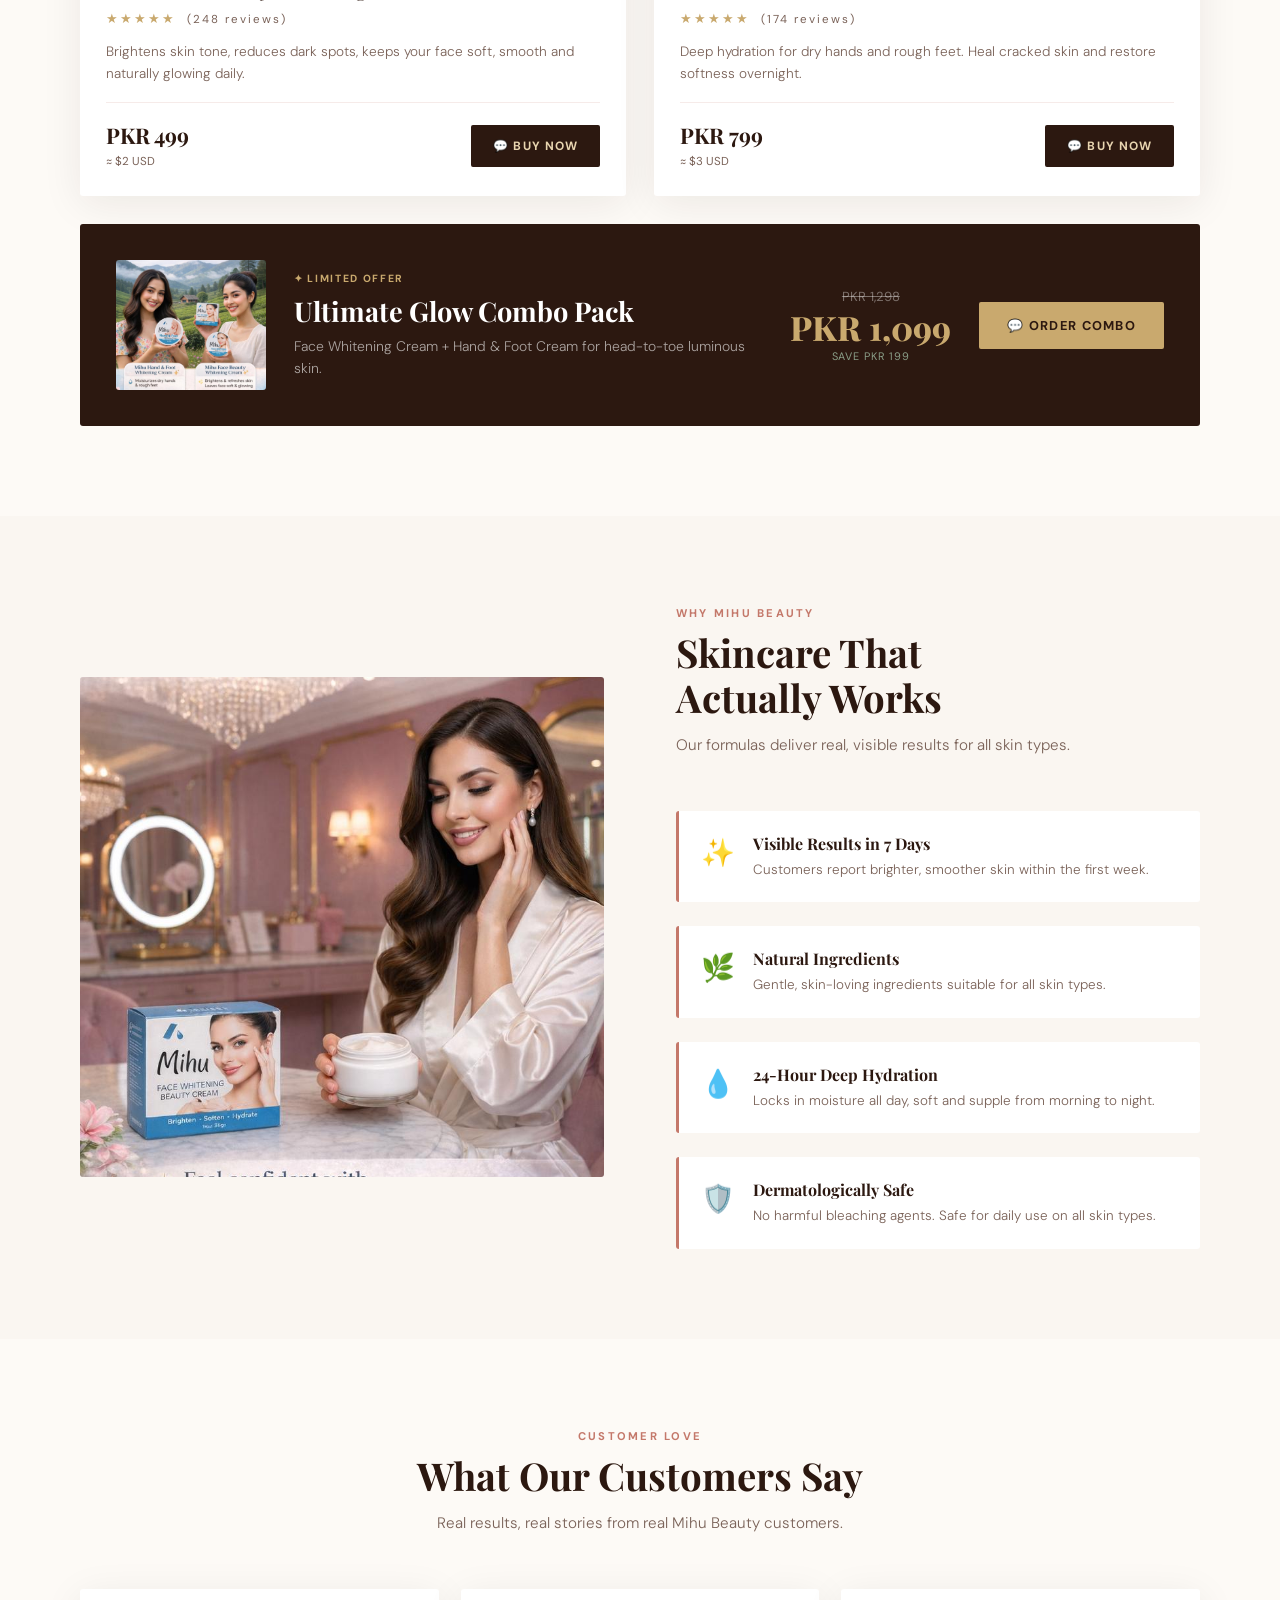
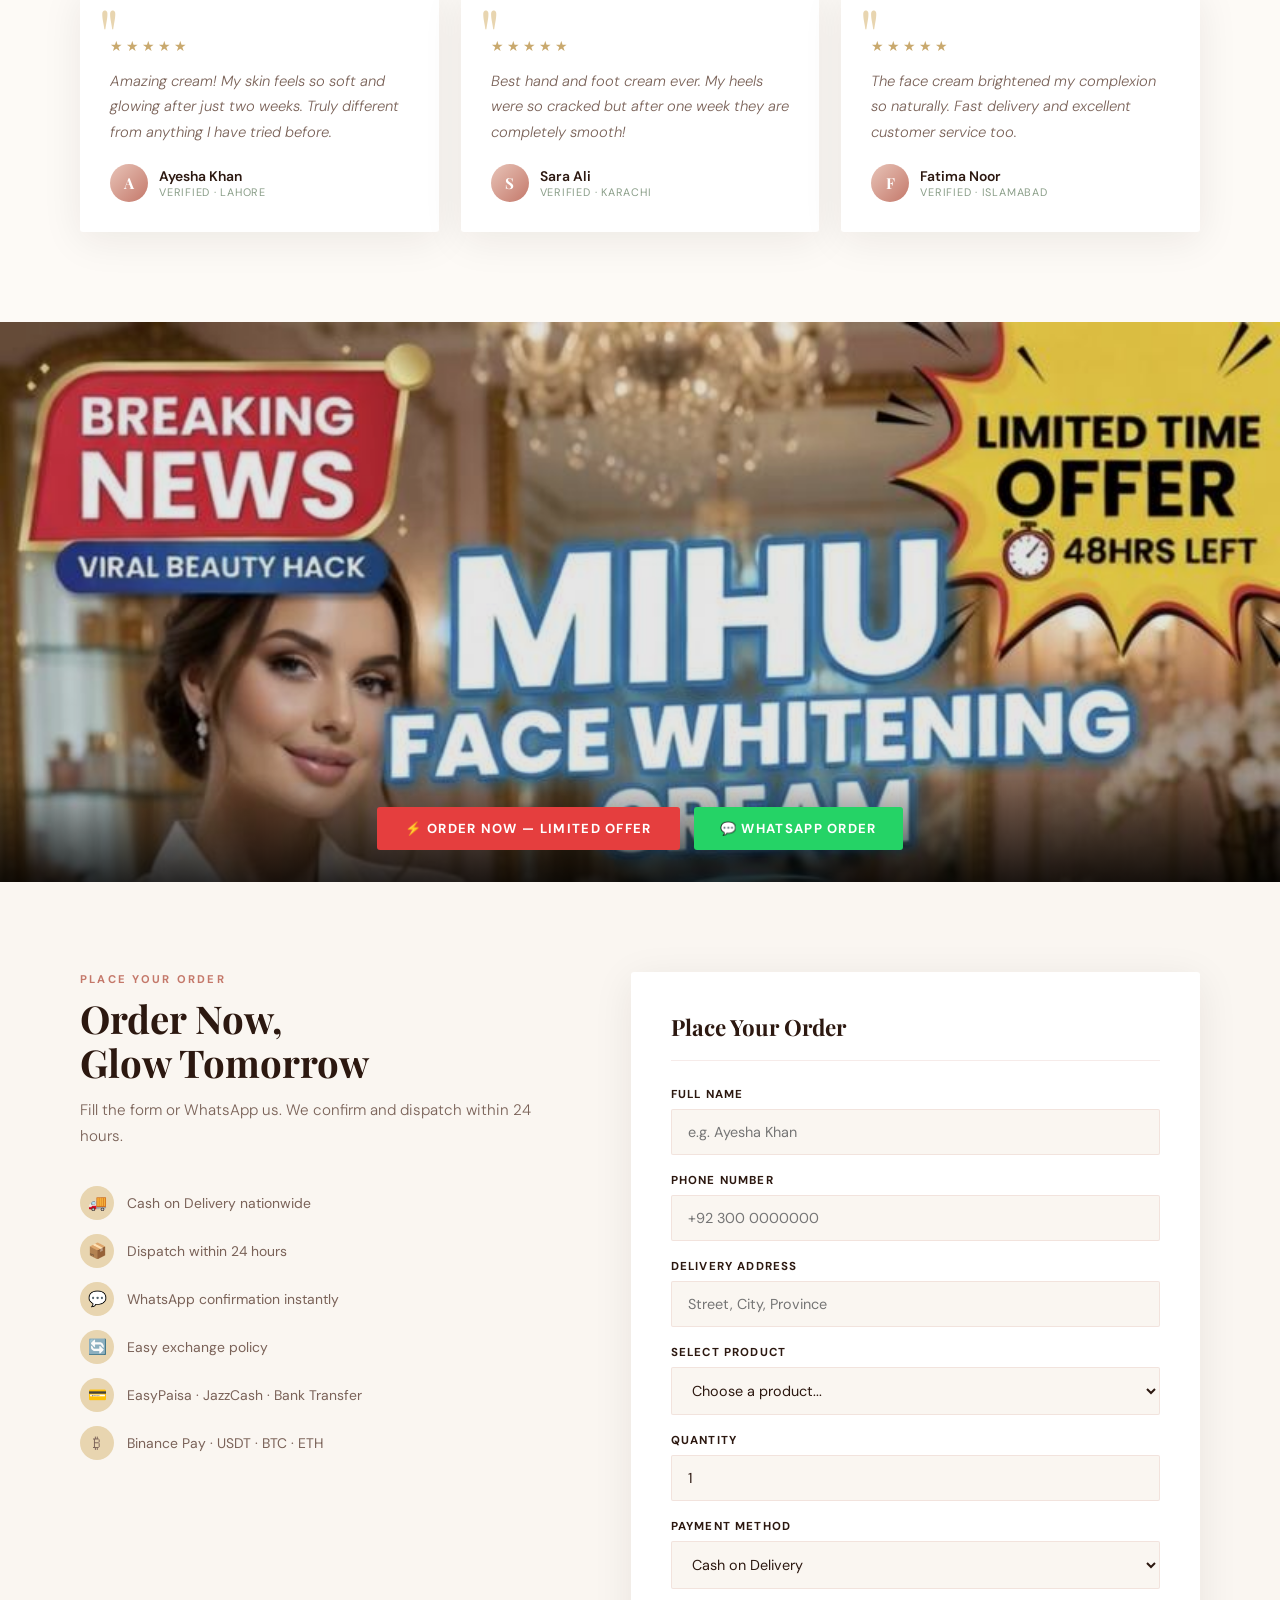
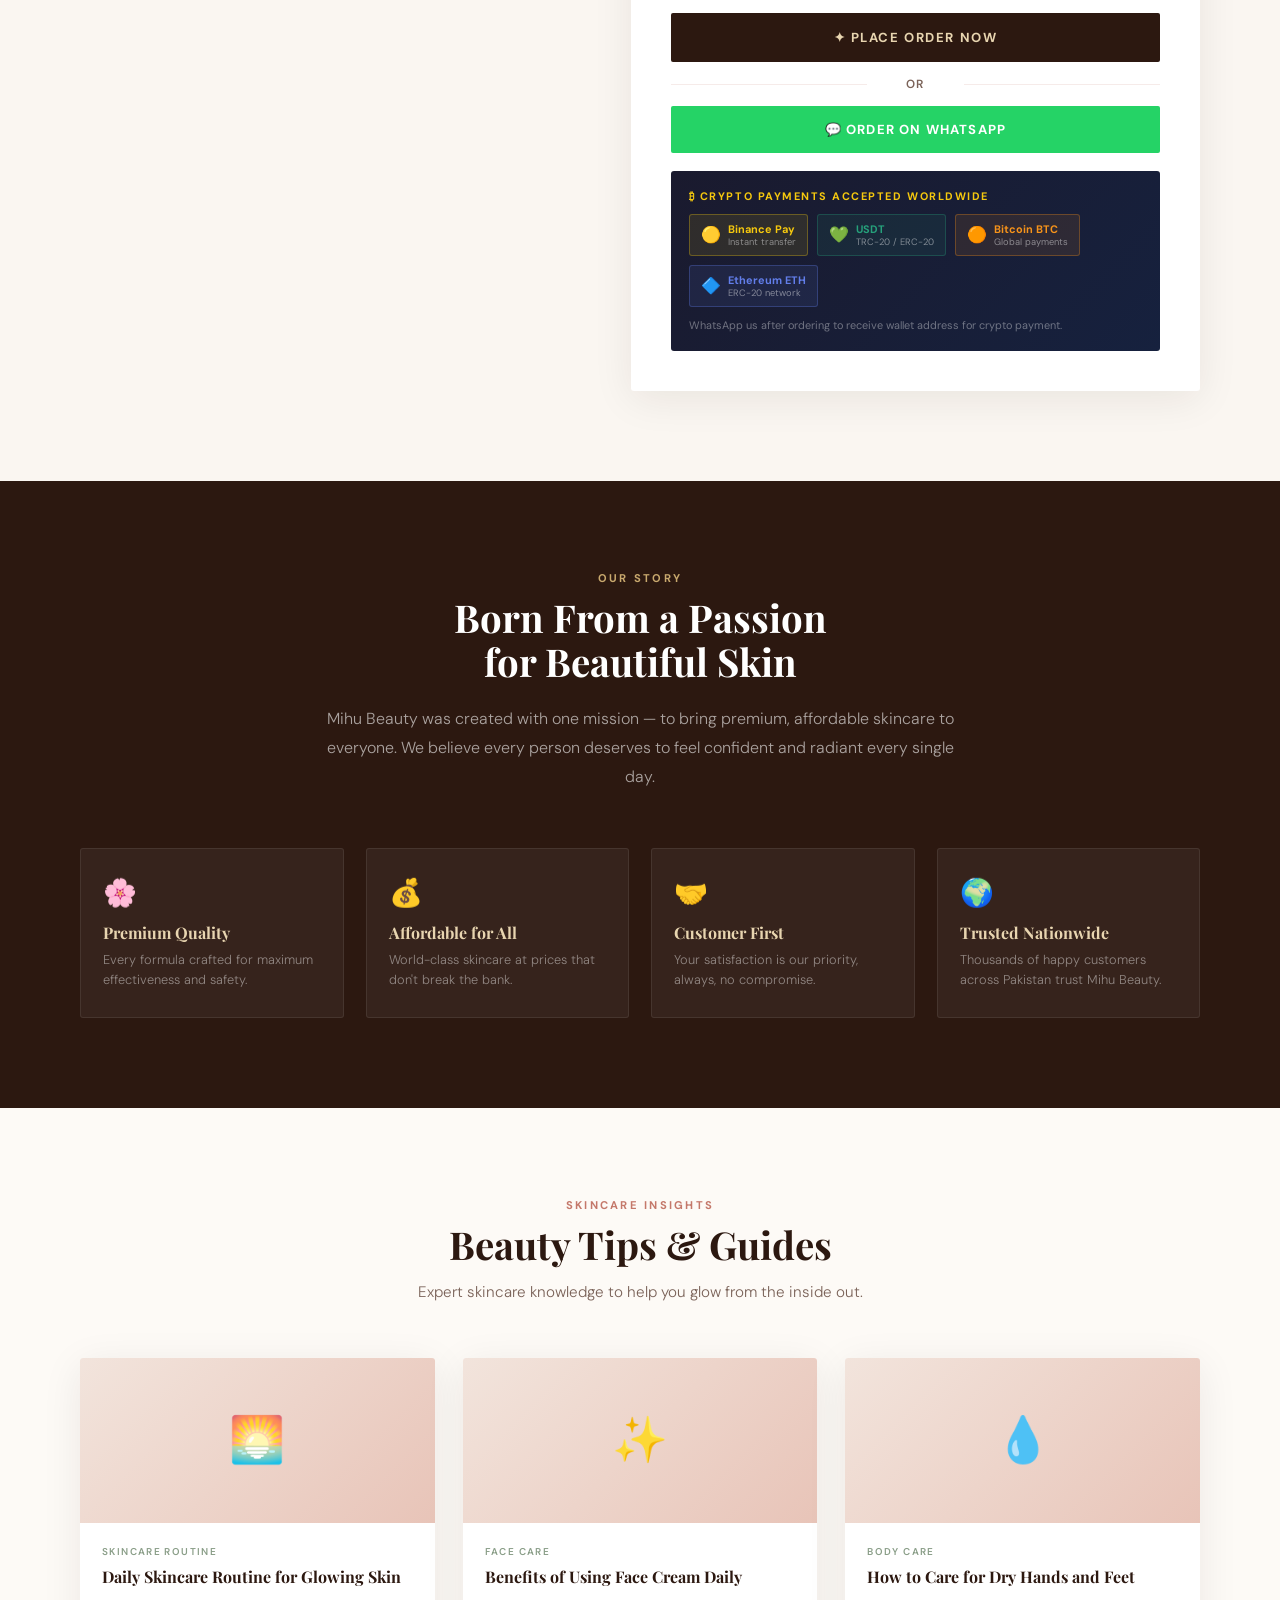
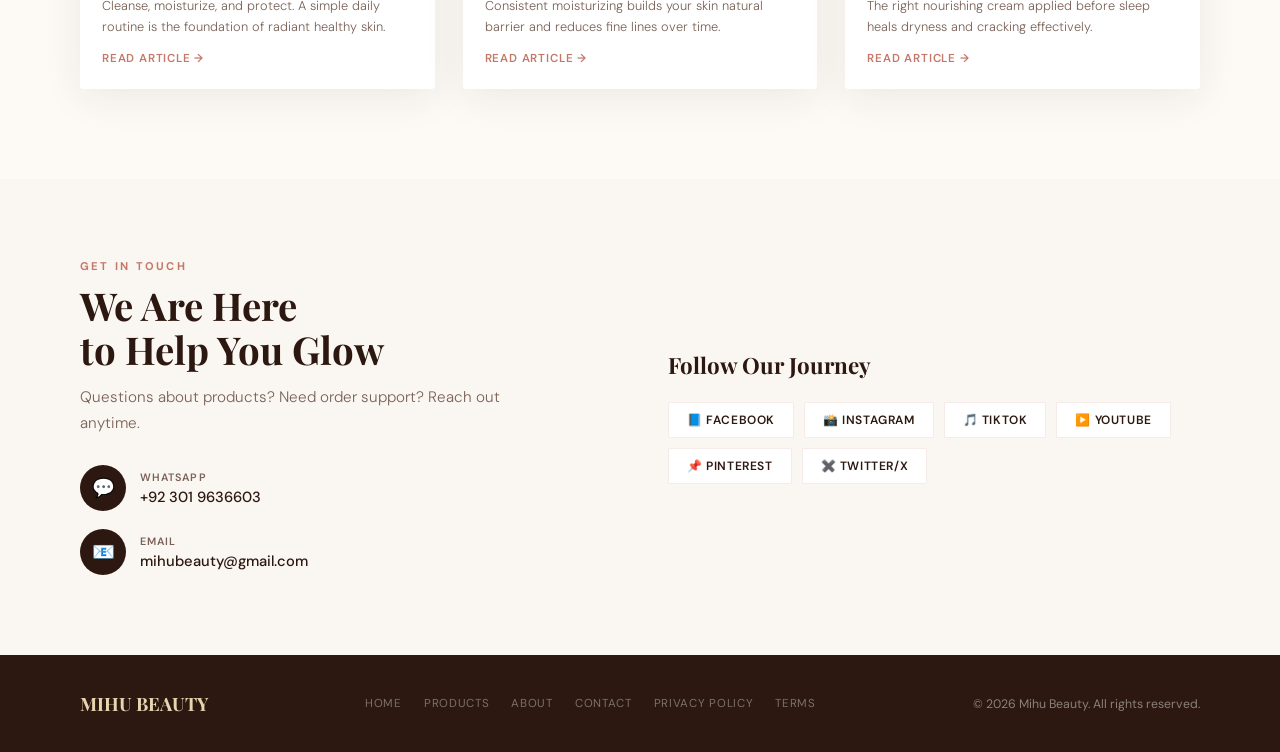
==== commit 97d50f75: "Update index.html" ====
--- a/index.html
+++ b/index.html
@@ -2,467 +2,421 @@
 <html lang="en">
 <head>
 <meta charset="UTF-8">
-<title>Mihu Beauty — Glow From Face To Feet</title>
-<meta name="description" content="Mihu Beauty premium skincare — Face Whitening Cream and Hand & Foot Cream. Get glowing, radiant skin every day.">
-<meta name="keywords" content="Mihu Beauty, Face Whitening Cream, Hand Foot Cream, Skincare Pakistan, Beauty Cream, Glowing Skin">
-<meta name="author" content="Mihu Beauty">
+<title>Mihu Beauty - Glow From Face To Feet</title>
 <meta name="viewport" content="width=device-width, initial-scale=1.0">
-<meta property="og:title" content="Mihu Beauty — Premium Skincare">
-<meta property="og:description" content="Premium skincare products for glowing and healthy skin.">
-<meta property="og:type" content="website">
-<script type="application/ld+json">{"@context":"https://schema.org","@type":"Organization","name":"Mihu Beauty","url":"https://yourusername.github.io/mihubeauty","sameAs":["https://www.facebook.com/share/1CNgfPttsv/","https://www.instagram.com/mihoo_collection","https://tiktok.com/@skincarewithmihu8891","https://youtube.com/@mihu88-k5g","https://pin.it/7akZvjLYh","https://x.com/earnspot1000"]}</script>
-<link rel="preconnect" href="https://fonts.googleapis.com">
-<link rel="preconnect" href="https://fonts.gstatic.com" crossorigin>
-<link href="https://fonts.googleapis.com/css2?family=Playfair+Display:ital,wght@0,400;0,600;0,800;1,400&family=DM+Sans:wght@300;400;500;600&display=swap" rel="stylesheet">
+<meta name="description" content="Mihu Beauty premium skincare - Face Whitening Cream and Hand and Foot Cream.">
+<link href="https://fonts.googleapis.com/css2?family=Playfair+Display:ital,wght@0,700;0,800;1,400&family=DM+Sans:wght@300;400;500;600&display=swap" rel="stylesheet">
 <style>
 *,*::before,*::after{box-sizing:border-box;margin:0;padding:0}
-:root{--cream:#FAF6F1;--warm-white:#FDFAF6;--blush:#E8C4B8;--rose:#C4786A;--deep-rose:#9B4F43;--espresso:#2C1810;--gold:#C9A96E;--gold-light:#E8D5B0;--sage:#8A9E88;--text:#2C1810;--text-light:#7A6258;--border:rgba(196,120,106,0.15);--shadow:0 8px 40px rgba(44,24,16,0.08);--shadow-hover:0 20px 60px rgba(44,24,16,0.15)}
+:root{
+  --cr:#FAF6F1;--ww:#FDFAF6;--ro:#C4786A;--dr:#9B4F43;
+  --es:#2C1810;--go:#C9A96E;--gl:#E8D5B0;--sg:#8A9E88;
+  --tl:#7A6258;--bd:rgba(196,120,106,0.15);
+  --sh:0 8px 40px rgba(44,24,16,0.08);--shh:0 20px 60px rgba(44,24,16,0.15)
+}
 html{scroll-behavior:smooth}
-body{font-family:'DM Sans',sans-serif;background:var(--cream);color:var(--text);overflow-x:hidden}
-.announcement{background:var(--espresso);color:var(--gold-light);text-align:center;padding:10px 20px;font-size:.8rem;letter-spacing:.12em;text-transform:uppercase;font-weight:500}
-.announcement span{color:var(--gold)}
-header{position:sticky;top:0;z-index:100;background:rgba(250,246,241,.96);backdrop-filter:blur(12px);border-bottom:1px solid var(--border);display:flex;align-items:center;justify-content:space-between;padding:0 40px;height:72px}
-.logo{display:flex;flex-direction:column;line-height:1}
-.logo-main{font-family:'Playfair Display',serif;font-size:1.6rem;font-weight:800;color:var(--espresso);letter-spacing:.06em}
-.logo-tag{font-size:.6rem;letter-spacing:.25em;color:var(--rose);text-transform:uppercase;font-weight:500;margin-top:2px}
-nav{display:flex;align-items:center;gap:32px}
-nav a{text-decoration:none;color:var(--text-light);font-size:.85rem;font-weight:500;letter-spacing:.04em;text-transform:uppercase;transition:color .2s;position:relative}
-nav a::after{content:'';position:absolute;bottom:-3px;left:0;width:0;height:1px;background:var(--rose);transition:width .3s}
-nav a:hover{color:var(--rose)}
-nav a:hover::after{width:100%}
-.nav-cta{background:var(--espresso)!important;color:var(--gold-light)!important;padding:10px 22px;border-radius:2px}
-.nav-cta:hover{background:var(--deep-rose)!important;color:#fff!important}
-.nav-cta::after{display:none!important}
-.hamburger{display:none;flex-direction:column;gap:5px;cursor:pointer;background:none;border:none;padding:4px}
-.hamburger span{display:block;width:24px;height:2px;background:var(--espresso);border-radius:2px}
-.hero{min-height:92vh;display:grid;grid-template-columns:1fr 1fr;position:relative;overflow:hidden}
-.hero-left{display:flex;flex-direction:column;justify-content:center;padding:80px 60px 80px 80px;position:relative;z-index:2}
-.hero-badge{display:inline-flex;align-items:center;gap:8px;background:var(--gold-light);color:var(--espresso);font-size:.72rem;letter-spacing:.18em;text-transform:uppercase;font-weight:600;padding:7px 16px;border-radius:20px;margin-bottom:28px;width:fit-content;animation:fadeUp .8s ease both}
-.hero-badge::before{content:'✦';color:var(--gold);font-size:.6rem}
-.hero h1{font-family:'Playfair Display',serif;font-size:clamp(2.8rem,5vw,4.5rem);font-weight:800;line-height:1.08;color:var(--espresso);margin-bottom:24px;animation:fadeUp .8s .1s ease both}
-.hero h1 em{font-style:italic;color:var(--rose)}
-.hero-desc{font-size:1.1rem;color:var(--text-light);line-height:1.7;max-width:400px;margin-bottom:40px;font-weight:300;animation:fadeUp .8s .2s ease both}
-.hero-actions{display:flex;gap:16px;flex-wrap:wrap;animation:fadeUp .8s .3s ease both}
-.btn-primary{display:inline-flex;align-items:center;gap:10px;background:var(--espresso);color:var(--gold-light);text-decoration:none;font-size:.85rem;font-weight:600;letter-spacing:.1em;text-transform:uppercase;padding:16px 36px;border-radius:2px;transition:all .3s;border:2px solid var(--espresso)}
-.btn-primary:hover{background:var(--deep-rose);border-color:var(--deep-rose);transform:translateY(-2px);box-shadow:0 12px 30px rgba(155,79,67,.3)}
-.btn-secondary{display:inline-flex;align-items:center;gap:10px;background:transparent;color:var(--espresso);text-decoration:none;font-size:.85rem;font-weight:600;letter-spacing:.1em;text-transform:uppercase;padding:16px 36px;border-radius:2px;border:2px solid var(--espresso);transition:all .3s}
-.btn-secondary:hover{background:var(--espresso);color:var(--gold-light);transform:translateY(-2px)}
-.hero-stats{display:flex;gap:40px;margin-top:56px;padding-top:40px;border-top:1px solid var(--border);animation:fadeUp .8s .4s ease both;flex-wrap:wrap}
-.stat-num{font-family:'Playfair Display',serif;font-size:2rem;font-weight:800;color:var(--rose);display:block}
-.stat-label{font-size:.72rem;letter-spacing:.1em;text-transform:uppercase;color:var(--text-light);font-weight:500;margin-top:2px;display:block}
-.hero-right{position:relative;background:#1a0e0a;overflow:hidden}
-.hero-right img{width:100%;height:100%;object-fit:cover;object-position:center;display:block}
-.trust-bar{background:var(--espresso);padding:20px 40px;display:flex;align-items:center;justify-content:center;gap:60px;flex-wrap:wrap}
-.trust-item{display:flex;align-items:center;gap:12px;color:var(--gold-light)}
-.trust-icon{font-size:1.2rem}
-.trust-text{font-size:.8rem;letter-spacing:.06em;text-transform:uppercase;font-weight:500}
-.section-label{font-size:.72rem;letter-spacing:.22em;text-transform:uppercase;color:var(--rose);font-weight:600;display:block;margin-bottom:12px}
-.section-title{font-family:'Playfair Display',serif;font-size:clamp(2rem,3.5vw,3rem);font-weight:700;color:var(--espresso);line-height:1.15}
-.section-sub{font-size:1rem;color:var(--text-light);line-height:1.7;font-weight:300;max-width:480px;margin-top:16px}
-.section-header{margin-bottom:56px}
-.section-header.center{text-align:center}
-.section-header.center .section-sub{margin:16px auto 0}
-.products-section{padding:100px 80px;background:var(--warm-white)}
-.products-grid{display:grid;grid-template-columns:repeat(auto-fit,minmax(320px,1fr));gap:32px}
-.product-card{background:#fff;border-radius:4px;overflow:hidden;box-shadow:var(--shadow);transition:all .4s cubic-bezier(.25,.8,.25,1);position:relative}
-.product-card:hover{transform:translateY(-8px);box-shadow:var(--shadow-hover)}
-.product-badge{position:absolute;top:20px;left:20px;background:var(--rose);color:#fff;font-size:.65rem;font-weight:700;letter-spacing:.12em;text-transform:uppercase;padding:5px 12px;border-radius:2px;z-index:2}
-.product-img-wrap{height:320px;background:linear-gradient(135deg,#F5EDE6,#EDD5C8);overflow:hidden}
-.product-img-wrap img{width:100%;height:100%;object-fit:cover;transition:transform .6s ease;display:block}
-.product-card:hover .product-img-wrap img{transform:scale(1.05)}
-.product-info{padding:28px}
-.product-category{font-size:.68rem;letter-spacing:.15em;text-transform:uppercase;color:var(--sage);font-weight:600;margin-bottom:8px}
-.product-name{font-family:'Playfair Display',serif;font-size:1.35rem;font-weight:700;color:var(--espresso);margin-bottom:10px;line-height:1.3}
-.product-desc{font-size:.88rem;color:var(--text-light);line-height:1.65;margin-bottom:20px;font-weight:300}
-.product-stars{color:var(--gold);font-size:.85rem;letter-spacing:2px;margin-bottom:16px}
-.product-stars span{color:var(--text-light);font-size:.75rem;margin-left:6px}
-.product-footer{display:flex;align-items:center;justify-content:space-between;padding-top:20px;border-top:1px solid var(--border)}
-.price-pkr{display:block;font-family:'Playfair Display',serif;font-size:1.4rem;font-weight:700;color:var(--espresso)}
-.price-usd{font-size:.75rem;color:var(--text-light)}
-.buy-btn{display:inline-flex;align-items:center;gap:8px;background:var(--espresso);color:var(--gold-light);text-decoration:none;font-size:.78rem;font-weight:600;letter-spacing:.1em;text-transform:uppercase;padding:12px 22px;border-radius:2px;transition:all .25s;border:2px solid var(--espresso)}
-.buy-btn:hover{background:var(--rose);border-color:var(--rose);transform:translateY(-1px)}
-.combo-card{background:var(--espresso);border-radius:4px;padding:40px;display:flex;align-items:center;justify-content:space-between;gap:32px;flex-wrap:wrap;margin-top:32px;position:relative;overflow:hidden}
-.combo-card::before{content:'✦';position:absolute;font-size:8rem;color:rgba(201,169,110,.06);right:40px;top:-20px;pointer-events:none}
-.combo-img{width:160px;height:140px;border-radius:4px;overflow:hidden;flex-shrink:0}
-.combo-img img{width:100%;height:100%;object-fit:cover;display:block}
-.combo-info{flex:1;min-width:200px}
-.combo-tag{font-size:.68rem;letter-spacing:.18em;text-transform:uppercase;color:var(--gold);font-weight:600;margin-bottom:10px;display:block}
-.combo-title{font-family:'Playfair Display',serif;font-size:1.8rem;color:#fff;font-weight:700;margin-bottom:8px}
-.combo-desc{color:rgba(255,255,255,.6);font-size:.9rem;line-height:1.6;font-weight:300}
-.combo-price-box{text-align:center}
-.combo-old-price{font-size:.85rem;color:rgba(255,255,255,.4);text-decoration:line-through;display:block}
-.combo-new-price{font-family:'Playfair Display',serif;font-size:2.2rem;font-weight:800;color:var(--gold);display:block}
-.combo-save{font-size:.72rem;color:var(--sage);letter-spacing:.08em;text-transform:uppercase;display:block}
-.combo-btn{display:inline-flex;align-items:center;gap:10px;background:var(--gold);color:var(--espresso);text-decoration:none;font-size:.82rem;font-weight:700;letter-spacing:.12em;text-transform:uppercase;padding:16px 32px;border-radius:2px;transition:all .3s;white-space:nowrap}
-.combo-btn:hover{background:#fff;transform:translateY(-2px)}
-.benefits-section{padding:100px 80px;background:var(--cream);display:grid;grid-template-columns:1fr 1fr;gap:80px;align-items:center}
-.benefits-visual{border-radius:4px;height:520px;overflow:hidden}
-.benefits-visual img{width:100%;height:100%;object-fit:cover;display:block}
-.benefits-list{display:flex;flex-direction:column;gap:28px}
-.benefit-item{display:flex;gap:20px;align-items:flex-start;padding:24px;background:#fff;border-radius:4px;border-left:3px solid var(--rose);transition:all .3s}
-.benefit-item:hover{transform:translateX(6px);box-shadow:var(--shadow)}
-.benefit-icon{font-size:1.8rem;flex-shrink:0;margin-top:2px}
-.benefit-title{font-family:'Playfair Display',serif;font-size:1.05rem;font-weight:700;color:var(--espresso);margin-bottom:6px}
-.benefit-desc{font-size:.88rem;color:var(--text-light);line-height:1.6;font-weight:300}
-.promo-banner{position:relative;overflow:hidden;display:flex;align-items:center;justify-content:center;background:#0a0a1a}
-.promo-banner img{width:100%;max-height:580px;object-fit:cover;object-position:center top;display:block}
-.promo-overlay{position:absolute;bottom:0;left:0;right:0;background:linear-gradient(transparent,rgba(0,0,0,.75));padding:36px 40px;display:flex;align-items:flex-end;justify-content:center;gap:16px;flex-wrap:wrap}
-.promo-btn-red{display:inline-flex;align-items:center;gap:8px;background:#E53E3E;color:#fff;text-decoration:none;font-size:.85rem;font-weight:700;letter-spacing:.1em;text-transform:uppercase;padding:14px 30px;border-radius:3px;transition:all .3s;box-shadow:0 6px 24px rgba(229,62,62,.4)}
-.promo-btn-red:hover{background:#c53030;transform:translateY(-2px)}
-.promo-btn-wa{display:inline-flex;align-items:center;gap:8px;background:#25D366;color:#fff;text-decoration:none;font-size:.85rem;font-weight:700;letter-spacing:.1em;text-transform:uppercase;padding:14px 28px;border-radius:3px;transition:all .3s}
-.promo-btn-wa:hover{background:#1ebe5d;transform:translateY(-2px)}
-.reviews-section{padding:100px 80px;background:var(--warm-white)}
-.reviews-grid{display:grid;grid-template-columns:repeat(auto-fit,minmax(280px,1fr));gap:24px}
-.review-card{background:#fff;border-radius:4px;padding:32px;box-shadow:var(--shadow);position:relative;transition:transform .3s}
-.review-card:hover{transform:translateY(-4px)}
-.review-card::before{content:'"';font-family:'Playfair Display',serif;font-size:5rem;color:var(--gold-light);position:absolute;top:10px;left:20px;line-height:1}
-.review-stars{color:var(--gold);font-size:.9rem;letter-spacing:3px;margin-bottom:16px;padding-top:20px}
-.review-text{font-size:.95rem;color:var(--text-light);line-height:1.75;font-weight:300;font-style:italic;margin-bottom:20px}
-.reviewer{display:flex;align-items:center;gap:12px}
-.reviewer-avatar{width:40px;height:40px;border-radius:50%;background:linear-gradient(135deg,var(--blush),var(--rose));display:flex;align-items:center;justify-content:center;font-family:'Playfair Display',serif;font-weight:700;color:#fff;font-size:1rem;flex-shrink:0}
-.reviewer-name{font-weight:600;font-size:.9rem;color:var(--espresso)}
-.reviewer-tag{font-size:.72rem;color:var(--sage);letter-spacing:.08em;text-transform:uppercase}
-.order-section{padding:100px 80px;background:var(--cream)}
-.order-grid{display:grid;grid-template-columns:1fr 1.2fr;gap:60px;align-items:start}
-.order-features{margin-top:40px;display:flex;flex-direction:column;gap:16px}
-.order-feature{display:flex;align-items:center;gap:14px;font-size:.9rem;color:var(--text-light)}
-.order-feature-icon{width:36px;height:36px;background:var(--gold-light);border-radius:50%;display:flex;align-items:center;justify-content:center;font-size:1rem;flex-shrink:0}
-.order-form-wrap{background:#fff;border-radius:4px;padding:44px;box-shadow:var(--shadow)}
-.form-title{font-family:'Playfair Display',serif;font-size:1.5rem;font-weight:700;color:var(--espresso);margin-bottom:28px;padding-bottom:20px;border-bottom:1px solid var(--border)}
-.form-group{margin-bottom:20px}
-.form-label{display:block;font-size:.75rem;font-weight:600;letter-spacing:.1em;text-transform:uppercase;color:var(--espresso);margin-bottom:8px}
-.form-input{width:100%;padding:14px 18px;border:1.5px solid var(--border);border-radius:2px;font-family:'DM Sans',sans-serif;font-size:.92rem;color:var(--text);background:var(--cream);outline:none;transition:all .2s}
-.form-input:focus{border-color:var(--rose);background:#fff;box-shadow:0 0 0 3px rgba(196,120,106,.1)}
-.form-submit{width:100%;background:var(--espresso);color:var(--gold-light);border:none;padding:17px;font-family:'DM Sans',sans-serif;font-size:.85rem;font-weight:700;letter-spacing:.12em;text-transform:uppercase;cursor:pointer;border-radius:2px;transition:all .3s;margin-top:8px}
-.form-submit:hover{background:var(--deep-rose);transform:translateY(-2px);box-shadow:0 8px 24px rgba(155,79,67,.3)}
-.wa-order-btn{display:flex;align-items:center;justify-content:center;gap:12px;background:#25D366;color:#fff;text-decoration:none;font-size:.85rem;font-weight:700;letter-spacing:.1em;text-transform:uppercase;padding:16px;border-radius:2px;margin-top:14px;transition:all .3s}
-.wa-order-btn:hover{background:#1ebe5d;transform:translateY(-2px)}
-.or-divider{text-align:center;position:relative;margin:16px 0;color:var(--text-light);font-size:.78rem;font-weight:600;letter-spacing:.08em;text-transform:uppercase}
-.or-divider::before,.or-divider::after{content:'';position:absolute;top:50%;width:40%;height:1px;background:var(--border)}
-.or-divider::before{left:0}
-.or-divider::after{right:0}
-.crypto-panel{margin-top:20px;padding:20px;background:linear-gradient(135deg,#1a1a2e,#16213e);border-radius:4px}
-.crypto-title{font-size:.72rem;letter-spacing:.15em;text-transform:uppercase;color:#F6C90E;font-weight:700;margin-bottom:12px;font-family:'DM Sans',sans-serif}
-.crypto-methods{display:flex;flex-wrap:wrap;gap:10px}
-.c-item{display:flex;align-items:center;gap:8px;border-radius:4px;padding:8px 12px}
-.c-item.bn{background:rgba(246,201,14,.1);border:1px solid rgba(246,201,14,.3)}
-.c-item.ud{background:rgba(38,161,123,.1);border:1px solid rgba(38,161,123,.3)}
-.c-item.bt{background:rgba(247,147,26,.1);border:1px solid rgba(247,147,26,.3)}
-.c-item.et{background:rgba(98,126,234,.1);border:1px solid rgba(98,126,234,.3)}
-.c-icon{font-size:1.1rem}
-.c-name{font-size:.72rem;font-weight:700;font-family:'DM Sans',sans-serif}
-.c-name.y{color:#F6C90E}
-.c-name.g{color:#26A17B}
-.c-name.o{color:#F7931A}
-.c-name.b{color:#627EEA}
-.c-sub{font-size:.6rem;color:rgba(255,255,255,.5);font-family:'DM Sans',sans-serif}
-.crypto-note{margin-top:12px;font-size:.7rem;color:rgba(255,255,255,.4);font-family:'DM Sans',sans-serif;line-height:1.5}
-.about-section{padding:100px 80px;background:var(--espresso);color:#fff;text-align:center}
-.about-section .section-label{color:var(--gold)}
-.about-section .section-title{color:#fff;max-width:700px;margin:0 auto}
-.about-desc{font-size:1.05rem;color:rgba(255,255,255,.6);line-height:1.8;max-width:680px;margin:24px auto 0;font-weight:300}
-.about-values{display:grid;grid-template-columns:repeat(4,1fr);gap:24px;margin-top:60px;text-align:left}
-.value-card{background:rgba(255,255,255,.05);border:1px solid rgba(255,255,255,.08);border-radius:4px;padding:28px 24px;transition:background .3s}
-.value-card:hover{background:rgba(255,255,255,.09)}
-.value-icon{font-size:1.8rem;margin-bottom:14px;display:block}
-.value-name{font-family:'Playfair Display',serif;font-size:1.05rem;font-weight:700;color:var(--gold-light);margin-bottom:8px}
-.value-desc{font-size:.83rem;color:rgba(255,255,255,.5);line-height:1.6;font-weight:300}
-.blog-section{padding:100px 80px;background:var(--warm-white)}
-.blog-grid{display:grid;grid-template-columns:repeat(auto-fit,minmax(280px,1fr));gap:32px}
-.blog-card{background:#fff;border-radius:4px;overflow:hidden;box-shadow:var(--shadow);transition:transform .3s;cursor:pointer}
-.blog-card:hover{transform:translateY(-6px)}
-.blog-img{height:180px;background:linear-gradient(135deg,#F2E4DC,#E8C4B8);display:flex;align-items:center;justify-content:center;font-size:3rem}
-.blog-content{padding:24px}
-.blog-cat{font-size:.65rem;letter-spacing:.15em;text-transform:uppercase;color:var(--sage);font-weight:600;margin-bottom:10px}
-.blog-title{font-family:'Playfair Display',serif;font-size:1.05rem;font-weight:700;color:var(--espresso);margin-bottom:10px;line-height:1.4}
-.blog-excerpt{font-size:.83rem;color:var(--text-light);line-height:1.65;font-weight:300}
-.blog-read{display:inline-flex;align-items:center;gap:6px;margin-top:16px;font-size:.75rem;font-weight:600;color:var(--rose);letter-spacing:.08em;text-transform:uppercase;text-decoration:none}
-.contact-section{padding:80px;background:var(--cream);display:grid;grid-template-columns:1fr 1fr;gap:60px;align-items:center}
-.contact-items{margin-top:32px;display:flex;flex-direction:column;gap:20px}
-.contact-item{display:flex;gap:16px;align-items:center}
-.contact-icon{width:48px;height:48px;background:var(--espresso);border-radius:50%;display:flex;align-items:center;justify-content:center;font-size:1.2rem;color:var(--gold-light);flex-shrink:0}
-.contact-detail-label{font-size:.7rem;letter-spacing:.1em;text-transform:uppercase;color:var(--text-light);font-weight:600;margin-bottom:2px}
-.contact-detail-value{font-size:.95rem;color:var(--espresso);font-weight:500;text-decoration:none}
-.contact-detail-value:hover{color:var(--rose)}
-.social-title{font-family:'Playfair Display',serif;font-size:1.5rem;font-weight:700;color:var(--espresso);margin-bottom:24px}
-.social-grid{display:flex;flex-wrap:wrap;gap:12px}
-.social-btn{display:inline-flex;align-items:center;gap:8px;padding:10px 20px;border-radius:2px;border:1.5px solid var(--border);text-decoration:none;font-size:.78rem;font-weight:600;color:var(--espresso);letter-spacing:.06em;text-transform:uppercase;background:#fff;transition:all .25s}
-.social-btn:hover{border-color:var(--rose);color:var(--rose);transform:translateY(-2px)}
-footer{background:var(--espresso);color:rgba(255,255,255,.5);padding:40px 80px;display:flex;align-items:center;justify-content:space-between;flex-wrap:wrap;gap:20px;font-size:.8rem}
-.footer-logo{font-family:'Playfair Display',serif;font-size:1.2rem;font-weight:700;color:var(--gold-light)}
-.footer-links{display:flex;gap:24px;flex-wrap:wrap}
-.footer-links a{color:rgba(255,255,255,.4);text-decoration:none;font-size:.75rem;letter-spacing:.06em;text-transform:uppercase;transition:color .2s}
-.footer-links a:hover{color:var(--gold)}
-.wa-float{position:fixed;bottom:28px;right:28px;z-index:999;width:56px;height:56px;background:#25D366;border-radius:50%;display:flex;align-items:center;justify-content:center;font-size:1.6rem;text-decoration:none;box-shadow:0 4px 20px rgba(37,211,102,.4);animation:pulse 2.5s ease-in-out infinite;transition:transform .2s}
-.wa-float:hover{transform:scale(1.1)}
-@keyframes fadeUp{from{opacity:0;transform:translateY(24px)}to{opacity:1;transform:translateY(0)}}
-@keyframes pulse{0%,100%{box-shadow:0 4px 20px rgba(37,211,102,.4)}50%{box-shadow:0 4px 40px rgba(37,211,102,.7)}}
-.reveal{opacity:0;transform:translateY(30px);transition:opacity .7s ease,transform .7s ease}
-.reveal.visible{opacity:1;transform:translateY(0)}
-@media(max-width:1000px){
-  header{padding:0 24px}
+body{font-family:'DM Sans',sans-serif;background:var(--cr);color:var(--es);overflow-x:hidden}
+img{display:block;width:100%;height:100%;object-fit:cover}
+
+/* ANNOUNCE */
+.ann{background:var(--es);color:var(--gl);text-align:center;padding:9px 20px;font-size:.75rem;letter-spacing:.1em;text-transform:uppercase;font-weight:500}
+.ann b{color:var(--go)}
+
+/* HEADER */
+header{position:sticky;top:0;z-index:999;background:rgba(250,246,241,.97);backdrop-filter:blur(10px);border-bottom:1px solid var(--bd);display:flex;align-items:center;justify-content:space-between;padding:0 48px;height:70px}
+.logo-wrap{display:flex;flex-direction:column;line-height:1;text-decoration:none}
+.logo-m{font-family:'Playfair Display',serif;font-size:1.55rem;font-weight:800;color:var(--es);letter-spacing:.06em}
+.logo-s{font-size:.58rem;letter-spacing:.22em;color:var(--ro);text-transform:uppercase;font-weight:600;margin-top:2px}
+nav{display:flex;align-items:center;gap:28px}
+nav a{text-decoration:none;color:var(--tl);font-size:.82rem;font-weight:500;letter-spacing:.04em;text-transform:uppercase;position:relative;transition:color .2s}
+nav a:after{content:'';position:absolute;bottom:-2px;left:0;width:0;height:1px;background:var(--ro);transition:width .3s}
+nav a:hover{color:var(--ro)}
+nav a:hover:after{width:100%}
+.ncta{background:var(--es)!important;color:var(--gl)!important;padding:9px 20px;border-radius:2px!important}
+.ncta:hover{background:var(--dr)!important}
+.ncta:after{display:none!important}
+.hbg{display:none;flex-direction:column;gap:5px;background:none;border:none;cursor:pointer;padding:4px}
+.hbg span{display:block;width:22px;height:2px;background:var(--es);border-radius:2px;transition:.3s}
+
+/* HERO */
+.hero{display:grid;grid-template-columns:1fr 1fr;min-height:88vh}
+.hl{display:flex;flex-direction:column;justify-content:center;padding:70px 56px 70px 80px}
+.hbadge{display:inline-flex;align-items:center;gap:7px;background:var(--gl);color:var(--es);font-size:.7rem;letter-spacing:.16em;text-transform:uppercase;font-weight:700;padding:7px 15px;border-radius:20px;margin-bottom:26px;width:fit-content}
+.hbadge:before{content:'✦';color:var(--go);font-size:.55rem}
+.hero h1{font-family:'Playfair Display',serif;font-size:clamp(2.6rem,4.5vw,4.2rem);font-weight:800;line-height:1.08;color:var(--es);margin-bottom:20px}
+.hero h1 em{font-style:italic;color:var(--ro)}
+.hdesc{font-size:1rem;color:var(--tl);line-height:1.7;max-width:380px;margin-bottom:36px;font-weight:300}
+.hbtns{display:flex;gap:14px;flex-wrap:wrap}
+.bp{display:inline-flex;align-items:center;gap:8px;background:var(--es);color:var(--gl);text-decoration:none;font-size:.82rem;font-weight:700;letter-spacing:.1em;text-transform:uppercase;padding:15px 32px;border-radius:2px;border:2px solid var(--es);transition:.3s}
+.bp:hover{background:var(--dr);border-color:var(--dr);transform:translateY(-2px)}
+.bs{display:inline-flex;align-items:center;gap:8px;background:transparent;color:var(--es);text-decoration:none;font-size:.82rem;font-weight:700;letter-spacing:.1em;text-transform:uppercase;padding:15px 32px;border-radius:2px;border:2px solid var(--es);transition:.3s}
+.bs:hover{background:var(--es);color:var(--gl);transform:translateY(-2px)}
+.hstats{display:flex;gap:36px;margin-top:52px;padding-top:36px;border-top:1px solid var(--bd);flex-wrap:wrap}
+.sn{font-family:'Playfair Display',serif;font-size:1.9rem;font-weight:800;color:var(--ro);display:block}
+.sl{font-size:.68rem;letter-spacing:.1em;text-transform:uppercase;color:var(--tl);font-weight:500;margin-top:2px;display:block}
+.hr{overflow:hidden;background:#1a0e0a;min-height:500px}
+.hr img{width:100%;height:100%;object-fit:cover;object-position:center}
+
+/* TRUST */
+.trust{background:var(--es);padding:18px 40px;display:flex;align-items:center;justify-content:center;gap:48px;flex-wrap:wrap}
+.ti{display:flex;align-items:center;gap:10px;color:var(--gl)}
+.ti span{font-size:1.1rem}
+.ti p{font-size:.75rem;letter-spacing:.07em;text-transform:uppercase;font-weight:500}
+
+/* SECTION UTILS */
+.slb{font-size:.7rem;letter-spacing:.2em;text-transform:uppercase;color:var(--ro);font-weight:700;display:block;margin-bottom:10px}
+.stt{font-family:'Playfair Display',serif;font-size:clamp(1.8rem,3vw,2.8rem);font-weight:700;color:var(--es);line-height:1.15}
+.sbb{font-size:.95rem;color:var(--tl);line-height:1.7;font-weight:300;max-width:460px;margin-top:14px}
+.sh{margin-bottom:52px}
+.shc{text-align:center}
+.shc .sbb{margin:14px auto 0}
+
+/* PRODUCTS */
+.psec{padding:90px 80px;background:var(--ww)}
+.pgrid{display:grid;grid-template-columns:repeat(auto-fit,minmax(300px,1fr));gap:28px}
+.pc{background:#fff;border-radius:3px;overflow:hidden;box-shadow:var(--sh);transition:.4s;position:relative}
+.pc:hover{transform:translateY(-7px);box-shadow:var(--shh)}
+.pbdg{position:absolute;top:18px;left:18px;background:var(--ro);color:#fff;font-size:.62rem;font-weight:700;letter-spacing:.12em;text-transform:uppercase;padding:5px 11px;border-radius:2px;z-index:2}
+.piw{height:300px;overflow:hidden;background:linear-gradient(135deg,#F5EDE6,#EDD5C8)}
+.piw img{width:100%;height:100%;object-fit:cover;transition:transform .6s}
+.pc:hover .piw img{transform:scale(1.05)}
+.pin{padding:26px}
+.pcat{font-size:.65rem;letter-spacing:.14em;text-transform:uppercase;color:var(--sg);font-weight:600;margin-bottom:7px}
+.pnm{font-family:'Playfair Display',serif;font-size:1.25rem;font-weight:700;color:var(--es);margin-bottom:8px;line-height:1.3}
+.pdsc{font-size:.85rem;color:var(--tl);line-height:1.6;margin-bottom:18px;font-weight:300}
+.pstr{color:var(--go);font-size:.82rem;letter-spacing:2px;margin-bottom:14px}
+.pstr span{color:var(--tl);font-size:.72rem;margin-left:5px}
+.pft{display:flex;align-items:center;justify-content:space-between;padding-top:18px;border-top:1px solid var(--bd)}
+.ppkr{font-family:'Playfair Display',serif;font-size:1.35rem;font-weight:700;color:var(--es);display:block}
+.pusd{font-size:.72rem;color:var(--tl)}
+.buybtn{display:inline-flex;align-items:center;gap:7px;background:var(--es);color:var(--gl);text-decoration:none;font-size:.75rem;font-weight:700;letter-spacing:.09em;text-transform:uppercase;padding:11px 20px;border-radius:2px;transition:.25s;border:2px solid var(--es)}
+.buybtn:hover{background:var(--ro);border-color:var(--ro)}
+
+/* COMBO */
+.combo{background:var(--es);border-radius:3px;padding:36px;display:flex;align-items:center;justify-content:space-between;gap:28px;flex-wrap:wrap;margin-top:28px;position:relative;overflow:hidden}
+.cimg{width:150px;height:130px;border-radius:3px;overflow:hidden;flex-shrink:0}
+.cimg img{width:100%;height:100%;object-fit:cover}
+.cinf{flex:1;min-width:180px}
+.ctag{font-size:.65rem;letter-spacing:.16em;text-transform:uppercase;color:var(--go);font-weight:700;margin-bottom:8px;display:block}
+.ctit{font-family:'Playfair Display',serif;font-size:1.7rem;color:#fff;font-weight:700;margin-bottom:6px}
+.cdsc{color:rgba(255,255,255,.6);font-size:.87rem;line-height:1.6;font-weight:300}
+.cpbox{text-align:center}
+.cold{font-size:.82rem;color:rgba(255,255,255,.38);text-decoration:line-through;display:block}
+.cnew{font-family:'Playfair Display',serif;font-size:2.1rem;font-weight:800;color:var(--go);display:block}
+.csav{font-size:.68rem;color:var(--sg);letter-spacing:.08em;text-transform:uppercase;display:block}
+.cbtn{display:inline-flex;align-items:center;gap:9px;background:var(--go);color:var(--es);text-decoration:none;font-size:.8rem;font-weight:700;letter-spacing:.1em;text-transform:uppercase;padding:15px 28px;border-radius:2px;transition:.3s;white-space:nowrap}
+.cbtn:hover{background:#fff;transform:translateY(-2px)}
+
+/* BENEFITS */
+.bsec{padding:90px 80px;background:var(--cr);display:grid;grid-template-columns:1fr 1fr;gap:72px;align-items:center}
+.bvis{border-radius:3px;height:500px;overflow:hidden}
+.bvis img{width:100%;height:100%;object-fit:cover}
+.blist{display:flex;flex-direction:column;gap:24px}
+.bitem{display:flex;gap:18px;align-items:flex-start;padding:22px;background:#fff;border-radius:3px;border-left:3px solid var(--ro);transition:.3s}
+.bitem:hover{transform:translateX(5px);box-shadow:var(--sh)}
+.bico{font-size:1.7rem;flex-shrink:0;margin-top:2px}
+.bttl{font-family:'Playfair Display',serif;font-size:1rem;font-weight:700;color:var(--es);margin-bottom:5px}
+.bdsc{font-size:.84rem;color:var(--tl);line-height:1.6;font-weight:300}
+
+/* PROMO */
+.promo{position:relative;overflow:hidden;background:#000}
+.promo img{width:100%;max-height:560px;object-fit:cover;object-position:center top;opacity:.9;height:auto}
+.pov{position:absolute;bottom:0;left:0;right:0;background:linear-gradient(transparent,rgba(0,0,0,.78));padding:32px 40px;display:flex;align-items:flex-end;justify-content:center;gap:14px;flex-wrap:wrap}
+.pbr{display:inline-flex;align-items:center;gap:7px;background:#E53E3E;color:#fff;text-decoration:none;font-size:.82rem;font-weight:700;letter-spacing:.1em;text-transform:uppercase;padding:13px 28px;border-radius:3px;transition:.3s}
+.pbr:hover{background:#c53030;transform:translateY(-2px)}
+.pbw{display:inline-flex;align-items:center;gap:7px;background:#25D366;color:#fff;text-decoration:none;font-size:.82rem;font-weight:700;letter-spacing:.1em;text-transform:uppercase;padding:13px 26px;border-radius:3px;transition:.3s}
+.pbw:hover{background:#1ebe5d;transform:translateY(-2px)}
+
+/* REVIEWS */
+.rsec{padding:90px 80px;background:var(--ww)}
+.rgrid{display:grid;grid-template-columns:repeat(auto-fit,minmax(270px,1fr));gap:22px}
+.rc{background:#fff;border-radius:3px;padding:30px;box-shadow:var(--sh);position:relative;transition:.3s}
+.rc:hover{transform:translateY(-4px)}
+.rc:before{content:'"';font-family:'Playfair Display',serif;font-size:4.5rem;color:var(--gl);position:absolute;top:8px;left:18px;line-height:1}
+.rstr{color:var(--go);font-size:.87rem;letter-spacing:3px;margin-bottom:14px;padding-top:18px}
+.rtxt{font-size:.92rem;color:var(--tl);line-height:1.75;font-weight:300;font-style:italic;margin-bottom:18px}
+.rrev{display:flex;align-items:center;gap:11px}
+.ravt{width:38px;height:38px;border-radius:50%;background:linear-gradient(135deg,#E8C4B8,var(--ro));display:flex;align-items:center;justify-content:center;font-family:'Playfair Display',serif;font-weight:700;color:#fff;font-size:.95rem;flex-shrink:0}
+.rnm{font-weight:600;font-size:.87rem;color:var(--es)}
+.rtg{font-size:.68rem;color:var(--sg);letter-spacing:.07em;text-transform:uppercase}
+
+/* ORDER */
+.osec{padding:90px 80px;background:var(--cr)}
+.ogrid{display:grid;grid-template-columns:1fr 1.15fr;gap:56px;align-items:start}
+.ofts{margin-top:36px;display:flex;flex-direction:column;gap:14px}
+.oft{display:flex;align-items:center;gap:13px;font-size:.87rem;color:var(--tl)}
+.ofic{width:34px;height:34px;background:var(--gl);border-radius:50%;display:flex;align-items:center;justify-content:center;font-size:.95rem;flex-shrink:0}
+.ofw{background:#fff;border-radius:3px;padding:40px;box-shadow:var(--sh)}
+.ftit{font-family:'Playfair Display',serif;font-size:1.4rem;font-weight:700;color:var(--es);margin-bottom:26px;padding-bottom:18px;border-bottom:1px solid var(--bd)}
+.fg{margin-bottom:18px}
+.fl{display:block;font-size:.72rem;font-weight:700;letter-spacing:.1em;text-transform:uppercase;color:var(--es);margin-bottom:7px}
+.fi{width:100%;padding:13px 16px;border:1.5px solid var(--bd);border-radius:2px;font-family:'DM Sans',sans-serif;font-size:.9rem;color:var(--es);background:var(--cr);outline:none;transition:.2s}
+.fi:focus{border-color:var(--ro);background:#fff;box-shadow:0 0 0 3px rgba(196,120,106,.1)}
+.fsub{width:100%;background:var(--es);color:var(--gl);border:none;padding:16px;font-family:'DM Sans',sans-serif;font-size:.82rem;font-weight:700;letter-spacing:.12em;text-transform:uppercase;cursor:pointer;border-radius:2px;transition:.3s;margin-top:6px}
+.fsub:hover{background:var(--dr);transform:translateY(-2px)}
+.waob{display:flex;align-items:center;justify-content:center;gap:11px;background:#25D366;color:#fff;text-decoration:none;font-size:.82rem;font-weight:700;letter-spacing:.09em;text-transform:uppercase;padding:15px;border-radius:2px;margin-top:12px;transition:.3s}
+.waob:hover{background:#1ebe5d;transform:translateY(-2px)}
+.odiv{text-align:center;position:relative;margin:14px 0;color:var(--tl);font-size:.74rem;font-weight:600;letter-spacing:.08em;text-transform:uppercase}
+.odiv:before,.odiv:after{content:'';position:absolute;top:50%;width:40%;height:1px;background:var(--bd)}
+.odiv:before{left:0}
+.odiv:after{right:0}
+.cryp{margin-top:18px;padding:18px;background:linear-gradient(135deg,#1a1a2e,#16213e);border-radius:3px}
+.cryt{font-size:.68rem;letter-spacing:.14em;text-transform:uppercase;color:#F6C90E;font-weight:700;margin-bottom:11px}
+.crym{display:flex;flex-wrap:wrap;gap:9px}
+.ci{display:flex;align-items:center;gap:7px;border-radius:3px;padding:7px 11px}
+.ci.bn{background:rgba(246,201,14,.1);border:1px solid rgba(246,201,14,.3)}
+.ci.ud{background:rgba(38,161,123,.1);border:1px solid rgba(38,161,123,.3)}
+.ci.bt{background:rgba(247,147,26,.1);border:1px solid rgba(247,147,26,.3)}
+.ci.et{background:rgba(98,126,234,.1);border:1px solid rgba(98,126,234,.3)}
+.cin{font-size:.68rem;font-weight:700}
+.cin.y{color:#F6C90E}
+.cin.g{color:#26A17B}
+.cin.o{color:#F7931A}
+.cin.b{color:#627EEA}
+.cis{font-size:.58rem;color:rgba(255,255,255,.45)}
+.cryn{margin-top:10px;font-size:.68rem;color:rgba(255,255,255,.38);line-height:1.5}
+
+/* ABOUT */
+.asec{padding:90px 80px;background:var(--es);color:#fff;text-align:center}
+.asec .slb{color:var(--go)}
+.asec .stt{color:#fff;max-width:680px;margin:0 auto}
+.adsc{font-size:1rem;color:rgba(255,255,255,.6);line-height:1.8;max-width:660px;margin:22px auto 0;font-weight:300}
+.avals{display:grid;grid-template-columns:repeat(4,1fr);gap:22px;margin-top:56px;text-align:left}
+.avc{background:rgba(255,255,255,.05);border:1px solid rgba(255,255,255,.08);border-radius:3px;padding:26px 22px;transition:.3s}
+.avc:hover{background:rgba(255,255,255,.09)}
+.avi{font-size:1.7rem;margin-bottom:12px;display:block}
+.avn{font-family:'Playfair Display',serif;font-size:1rem;font-weight:700;color:var(--gl);margin-bottom:7px}
+.avd{font-size:.8rem;color:rgba(255,255,255,.45);line-height:1.6;font-weight:300}
+
+/* BLOG */
+.bgsec{padding:90px 80px;background:var(--ww)}
+.bggrid{display:grid;grid-template-columns:repeat(auto-fit,minmax(260px,1fr));gap:28px}
+.bgc{background:#fff;border-radius:3px;overflow:hidden;box-shadow:var(--sh);transition:.3s}
+.bgc:hover{transform:translateY(-5px)}
+.bgimg{height:165px;background:linear-gradient(135deg,#F2E4DC,#E8C4B8);display:flex;align-items:center;justify-content:center;font-size:2.8rem}
+.bgcon{padding:22px}
+.bgcat{font-size:.62rem;letter-spacing:.14em;text-transform:uppercase;color:var(--sg);font-weight:600;margin-bottom:8px}
+.bgtt{font-family:'Playfair Display',serif;font-size:1rem;font-weight:700;color:var(--es);margin-bottom:8px;line-height:1.4}
+.bgex{font-size:.8rem;color:var(--tl);line-height:1.6;font-weight:300}
+.bgrd{display:inline-flex;align-items:center;gap:5px;margin-top:14px;font-size:.72rem;font-weight:600;color:var(--ro);letter-spacing:.07em;text-transform:uppercase;text-decoration:none}
+
+/* CONTACT */
+.csec{padding:80px;background:var(--cr);display:grid;grid-template-columns:1fr 1fr;gap:56px;align-items:center}
+.citems{margin-top:28px;display:flex;flex-direction:column;gap:18px}
+.cit{display:flex;gap:14px;align-items:center}
+.cico{width:46px;height:46px;background:var(--es);border-radius:50%;display:flex;align-items:center;justify-content:center;font-size:1.15rem;color:var(--gl);flex-shrink:0}
+.cdl{font-size:.67rem;letter-spacing:.1em;text-transform:uppercase;color:var(--tl);font-weight:600;margin-bottom:2px}
+.cdv{font-size:.92rem;color:var(--es);font-weight:500;text-decoration:none}
+.cdv:hover{color:var(--ro)}
+.soctit{font-family:'Playfair Display',serif;font-size:1.4rem;font-weight:700;color:var(--es);margin-bottom:22px}
+.socg{display:flex;flex-wrap:wrap;gap:10px}
+.socb{display:inline-flex;align-items:center;gap:7px;padding:9px 18px;border-radius:2px;border:1.5px solid var(--bd);text-decoration:none;font-size:.75rem;font-weight:600;color:var(--es);letter-spacing:.05em;text-transform:uppercase;background:#fff;transition:.25s}
+.socb:hover{border-color:var(--ro);color:var(--ro);transform:translateY(-2px)}
+
+/* FOOTER */
+footer{background:var(--es);color:rgba(255,255,255,.45);padding:36px 80px;display:flex;align-items:center;justify-content:space-between;flex-wrap:wrap;gap:18px;font-size:.77rem}
+.flogo{font-family:'Playfair Display',serif;font-size:1.15rem;font-weight:700;color:var(--gl)}
+.flinks{display:flex;gap:22px;flex-wrap:wrap}
+.flinks a{color:rgba(255,255,255,.38);text-decoration:none;font-size:.72rem;letter-spacing:.06em;text-transform:uppercase;transition:.2s}
+.flinks a:hover{color:var(--go)}
+.waf{position:fixed;bottom:26px;right:26px;z-index:9999;width:54px;height:54px;background:#25D366;border-radius:50%;display:flex;align-items:center;justify-content:center;font-size:1.5rem;text-decoration:none;box-shadow:0 4px 18px rgba(37,211,102,.45);animation:pulse 2.5s ease-in-out infinite;transition:.2s}
+.waf:hover{transform:scale(1.1)}
+
+@keyframes pulse{0%,100%{box-shadow:0 4px 18px rgba(37,211,102,.4)}50%{box-shadow:0 4px 38px rgba(37,211,102,.7)}}
+
+@media(max-width:960px){
+  header{padding:0 22px}
   nav{display:none}
-  nav.open{display:flex;flex-direction:column;position:absolute;top:72px;left:0;right:0;background:var(--warm-white);padding:24px;border-bottom:1px solid var(--border);gap:20px;z-index:99}
-  .hamburger{display:flex}
+  nav.open{display:flex;flex-direction:column;position:absolute;top:70px;left:0;right:0;background:var(--ww);padding:22px;border-bottom:1px solid var(--bd);gap:18px;z-index:998}
+  .hbg{display:flex}
   .hero{grid-template-columns:1fr;min-height:auto}
-  .hero-left{padding:60px 24px 40px}
-  .hero-right{min-height:380px}
-  .products-section,.reviews-section,.order-section,.about-section,.blog-section{padding:60px 24px}
-  .benefits-section{padding:60px 24px;grid-template-columns:1fr}
-  .order-grid{grid-template-columns:1fr}
-  .about-values{grid-template-columns:1fr 1fr}
-  .contact-section{grid-template-columns:1fr;padding:60px 24px}
-  footer{padding:30px 24px;flex-direction:column;text-align:center}
-  .trust-bar{gap:24px;padding:20px 24px}
-  .combo-card{flex-direction:column;text-align:center}
-  .promo-overlay{padding:24px}
+  .hl{padding:52px 22px 36px}
+  .hr{min-height:340px}
+  .psec,.rsec,.osec,.asec,.bgsec{padding:56px 22px}
+  .bsec{padding:56px 22px;grid-template-columns:1fr}
+  .ogrid{grid-template-columns:1fr}
+  .avals{grid-template-columns:1fr 1fr}
+  .csec{grid-template-columns:1fr;padding:56px 22px}
+  footer{padding:28px 22px;flex-direction:column;text-align:center}
+  .trust{gap:20px;padding:18px 22px}
+  .combo{flex-direction:column;text-align:center}
+  .pov{padding:22px}
 }
-@media(max-width:560px){
-  .hero h1{font-size:2.2rem}
-  .hero-actions{flex-direction:column}
-  .btn-primary,.btn-secondary{width:100%;justify-content:center}
-  .about-values{grid-template-columns:1fr}
-  .order-form-wrap{padding:28px 20px}
-  .hero-stats{gap:20px}
+@media(max-width:520px){
+  .hero h1{font-size:2.1rem}
+  .hbtns{flex-direction:column}
+  .bp,.bs{width:100%;justify-content:center}
+  .avals{grid-template-columns:1fr}
+  .ofw{padding:24px 18px}
+  .hstats{gap:18px}
 }
 </style>
 </head>
 <body>
-
-<div class="announcement">
-  🚚 Free delivery on orders above <span>PKR 1,500</span> &nbsp;·&nbsp; Cash on Delivery Available &nbsp;·&nbsp; <span>Binance Pay · USDT · Crypto Accepted</span>
-</div>
+<div class="ann"><b>FREE DELIVERY</b> on orders above PKR 1,500 &nbsp;·&nbsp; Cash on Delivery &nbsp;·&nbsp; <b>Binance Pay · USDT · Crypto Accepted</b></div>
 
 <header>
-  <div class="logo">
-    <span class="logo-main">MIHU</span>
-    <span class="logo-tag">Beauty · Skincare</span>
-  </div>
-  <nav id="main-nav">
+  <a class="logo-wrap" href="#home"><span class="logo-m">MIHU</span><span class="logo-s">Beauty · Skincare</span></a>
+  <nav id="mnav">
     <a href="#home">Home</a>
     <a href="#products">Products</a>
     <a href="#about">About</a>
     <a href="#blog">Blog</a>
     <a href="#contact">Contact</a>
-    <a href="#order" class="nav-cta">Order Now</a>
+    <a href="#order" class="ncta">Order Now</a>
   </nav>
-  <button class="hamburger" id="hamburger" aria-label="Menu">
-    <span></span><span></span><span></span>
-  </button>
+  <button class="hbg" id="hbg" aria-label="Menu"><span></span><span></span><span></span></button>
 </header>
 
-<!-- HERO — Image 1: hero_banner.jpg fills the right panel -->
 <section class="hero" id="home">
-  <div class="hero-left">
-    <div class="hero-badge">Premium Skincare · Est. 2024</div>
+  <div class="hl">
+    <div class="hbadge">Premium Skincare · Est. 2024</div>
     <h1>Glow From<br><em>Face To Feet</em></h1>
-    <p class="hero-desc">Discover premium skincare crafted for radiant, hydrated, and luminous skin — every single day.</p>
-    <div class="hero-actions">
-      <a href="#products" class="btn-primary">Shop Now →</a>
-      <a href="#about" class="btn-secondary">Our Story</a>
-    </div>
-    <div class="hero-stats">
-      <div class="stat"><span class="stat-num">5K+</span><span class="stat-label">Happy Customers</span></div>
-      <div class="stat"><span class="stat-num">100%</span><span class="stat-label">Natural Formula</span></div>
-      <div class="stat"><span class="stat-num">4.9★</span><span class="stat-label">Average Rating</span></div>
-    </div>
-  </div>
-  <div class="hero-right">
-    <img src="images/hero_banner.jpg" alt="Mihu Beauty — Glow From Face To Feet with Mihu Beauty Creams">
-  </div>
-</section>
-
-<div class="trust-bar">
-  <div class="trust-item"><span class="trust-icon">🚚</span><span class="trust-text">Cash on Delivery</span></div>
-  <div class="trust-item"><span class="trust-icon">🌿</span><span class="trust-text">Natural Ingredients</span></div>
-  <div class="trust-item"><span class="trust-icon">⚡</span><span class="trust-text">Fast Delivery</span></div>
-  <div class="trust-item"><span class="trust-icon">💬</span><span class="trust-text">WhatsApp Support</span></div>
-  <div class="trust-item"><span class="trust-icon">₿</span><span class="trust-text">Crypto Accepted</span></div>
+    <p class="hdesc">Discover premium skincare crafted for radiant, hydrated, and luminous skin every single day.</p>
+    <div class="hbtns">
+      <a href="#products" class="bp">Shop Now →</a>
+      <a href="#about" class="bs">Our Story</a>
+    </div>
+    <div class="hstats">
+      <div><span class="sn">5K+</span><span class="sl">Happy Customers</span></div>
+      <div><span class="sn">100%</span><span class="sl">Natural Formula</span></div>
+      <div><span class="sn">4.9★</span><span class="sl">Average Rating</span></div>
+    </div>
+  </div>
+  <div class="hr">
+    <img src="[data-uri]" alt="Mihu Beauty">
+  </div>
+</section>
+
+<div class="trust">
+  <div class="ti"><span>🚚</span><p>Cash on Delivery</p></div>
+  <div class="ti"><span>🌿</span><p>Natural Formula</p></div>
+  <div class="ti"><span>⚡</span><p>Fast Delivery</p></div>
+  <div class="ti"><span>💬</span><p>WhatsApp Support</p></div>
+  <div class="ti"><span>₿</span><p>Crypto Accepted</p></div>
 </div>
-
-<!-- PRODUCTS — Image 2: facecream.jpg, Image 3: handfoot.jpg, Image 5: combo.jpg -->
-<section class="products-section reveal" id="products">
-  <div class="section-header center">
-    <span class="section-label">Our Collection</span>
-    <h2 class="section-title">Skincare You'll Love</h2>
-    <p class="section-sub">Each product is crafted to deliver visible results — from the first application.</p>
-  </div>
-
-  <div class="products-grid">
-    <div class="product-card reveal">
-      <div class="product-badge">Bestseller</div>
-      <div class="product-img-wrap">
-        <img src="images/facecream.jpg" alt="Mihu Face Beauty Whitening Cream">
-      </div>
-      <div class="product-info">
-        <div class="product-category">Face Care</div>
-        <h3 class="product-name">Mihu Face Beauty Whitening Cream</h3>
-        <div class="product-stars">★★★★★ <span>(248 reviews)</span></div>
-        <p class="product-desc">Brightens skin tone, reduces dark spots, and keeps your face soft, smooth and naturally glowing with daily use.</p>
-        <div class="product-footer">
-          <div class="product-price">
-            <span class="price-pkr">PKR 499</span>
-            <span class="price-usd">≈ $2 USD</span>
-          </div>
-          <a href="https://wa.me/923019636603?text=Hi,%20I%20want%20to%20order%20Mihu%20Face%20Beauty%20Whitening%20Cream" class="buy-btn" target="_blank">💬 Buy Now</a>
+<section class="psec" id="products">
+  <div class="sh shc">
+    <span class="slb">Our Collection</span>
+    <h2 class="stt">Skincare You'll Love</h2>
+    <p class="sbb">Each product delivers visible results from the very first application.</p>
+  </div>
+  <div class="pgrid">
+    <div class="pc">
+      <div class="pbdg">Bestseller</div>
+      <div class="piw"><img src="[data-uri]" alt="Mihu Face Beauty Whitening Cream"></div>
+      <div class="pin">
+        <div class="pcat">Face Care</div>
+        <h3 class="pnm">Mihu Face Beauty Whitening Cream</h3>
+        <div class="pstr">★★★★★ <span>(248 reviews)</span></div>
+        <p class="pdsc">Brightens skin tone, reduces dark spots, keeps your face soft, smooth and naturally glowing daily.</p>
+        <div class="pft">
+          <div><span class="ppkr">PKR 499</span><span class="pusd">≈ $2 USD</span></div>
+          <a href="https://wa.me/923019636603?text=Hi%20I%20want%20Mihu%20Face%20Cream" class="buybtn" target="_blank">💬 Buy Now</a>
         </div>
       </div>
     </div>
-
-    <div class="product-card reveal">
-      <div class="product-badge" style="background:var(--sage)">Fan Favourite</div>
-      <div class="product-img-wrap">
-        <img src="images/handfoot.jpg" alt="Mihu Hand and Foot Cream">
-      </div>
-      <div class="product-info">
-        <div class="product-category">Body Care</div>
-        <h3 class="product-name">Mihu Hand &amp; Foot Cream</h3>
-        <div class="product-stars">★★★★★ <span>(174 reviews)</span></div>
-        <p class="product-desc">Deep hydration formula for dry hands and rough feet. Heal cracked skin and restore softness overnight.</p>
-        <div class="product-footer">
-          <div class="product-price">
-            <span class="price-pkr">PKR 799</span>
-            <span class="price-usd">≈ $3 USD</span>
-          </div>
-          <a href="https://wa.me/923019636603?text=Hi,%20I%20want%20to%20order%20Mihu%20Hand%20%26%20Foot%20Cream" class="buy-btn" target="_blank">💬 Buy Now</a>
+    <div class="pc">
+      <div class="pbdg" style="background:var(--sg)">Fan Favourite</div>
+      <div class="piw"><img src="[data-uri]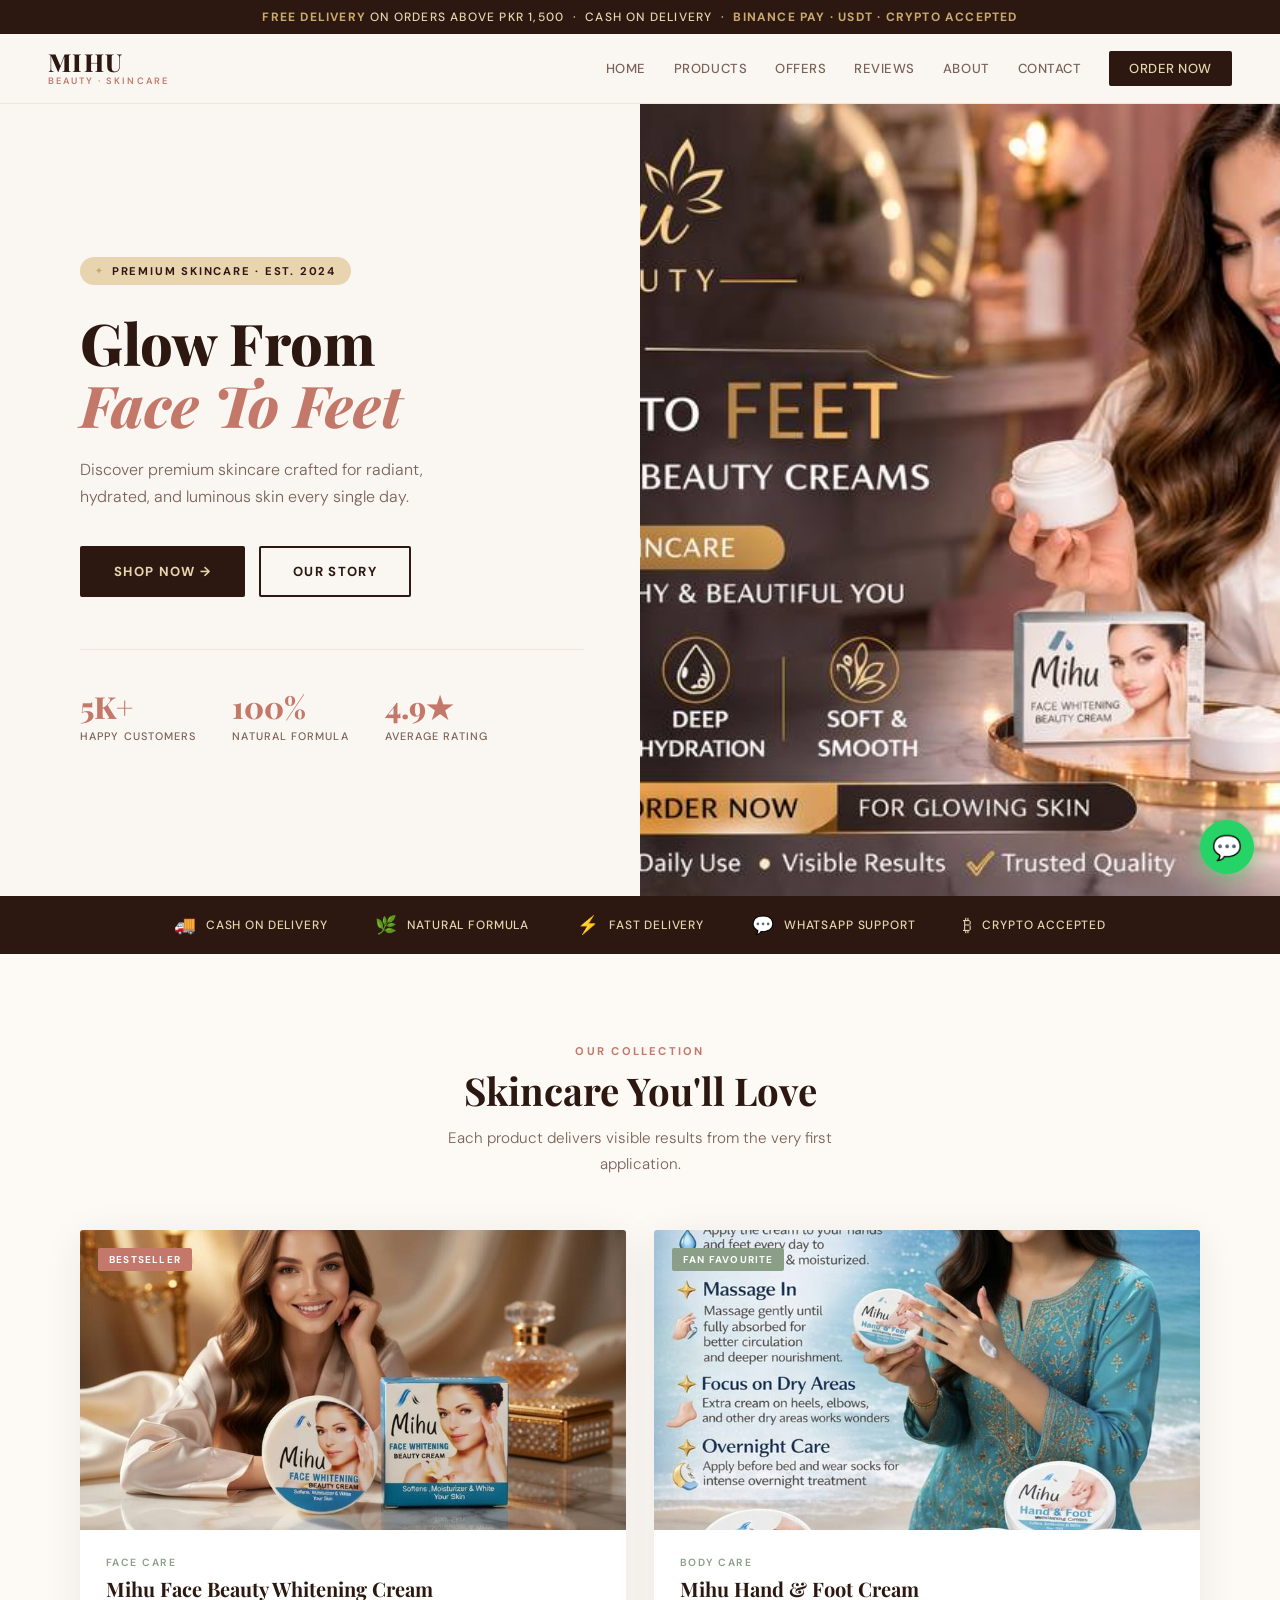
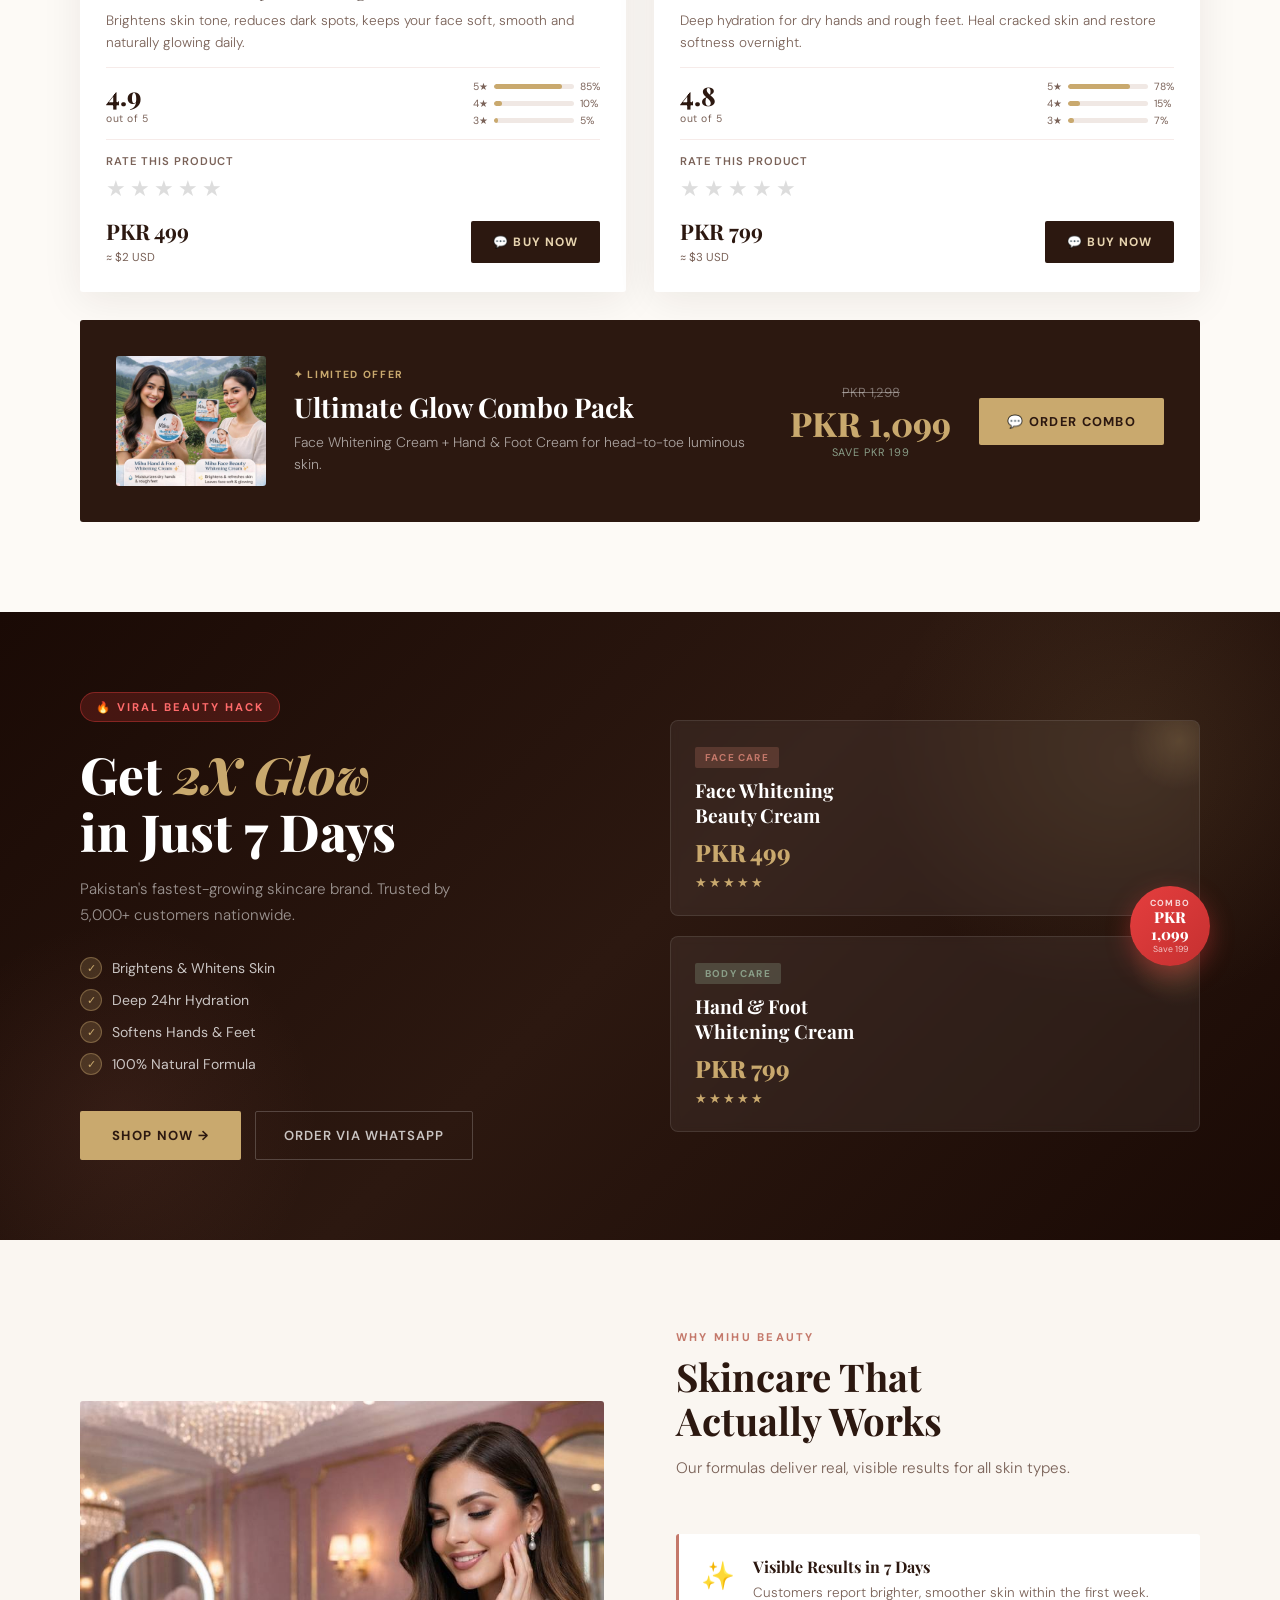
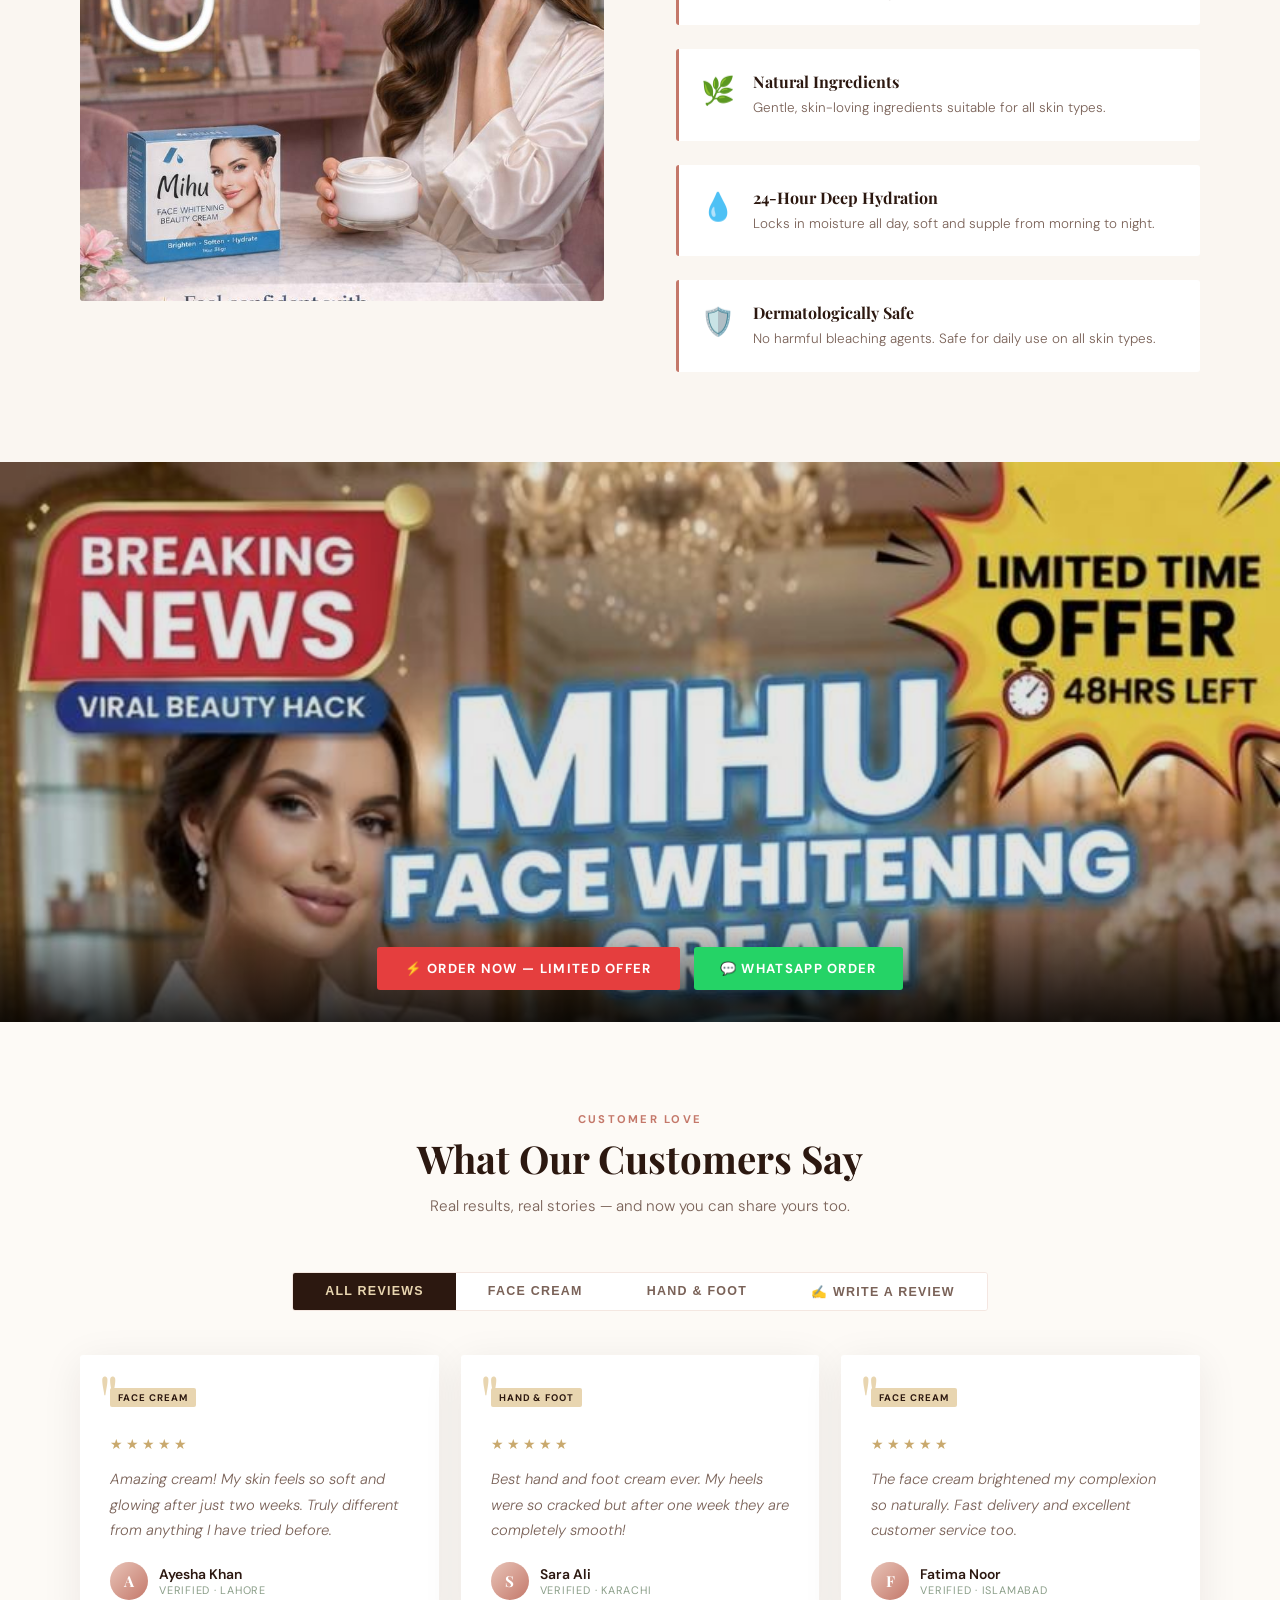
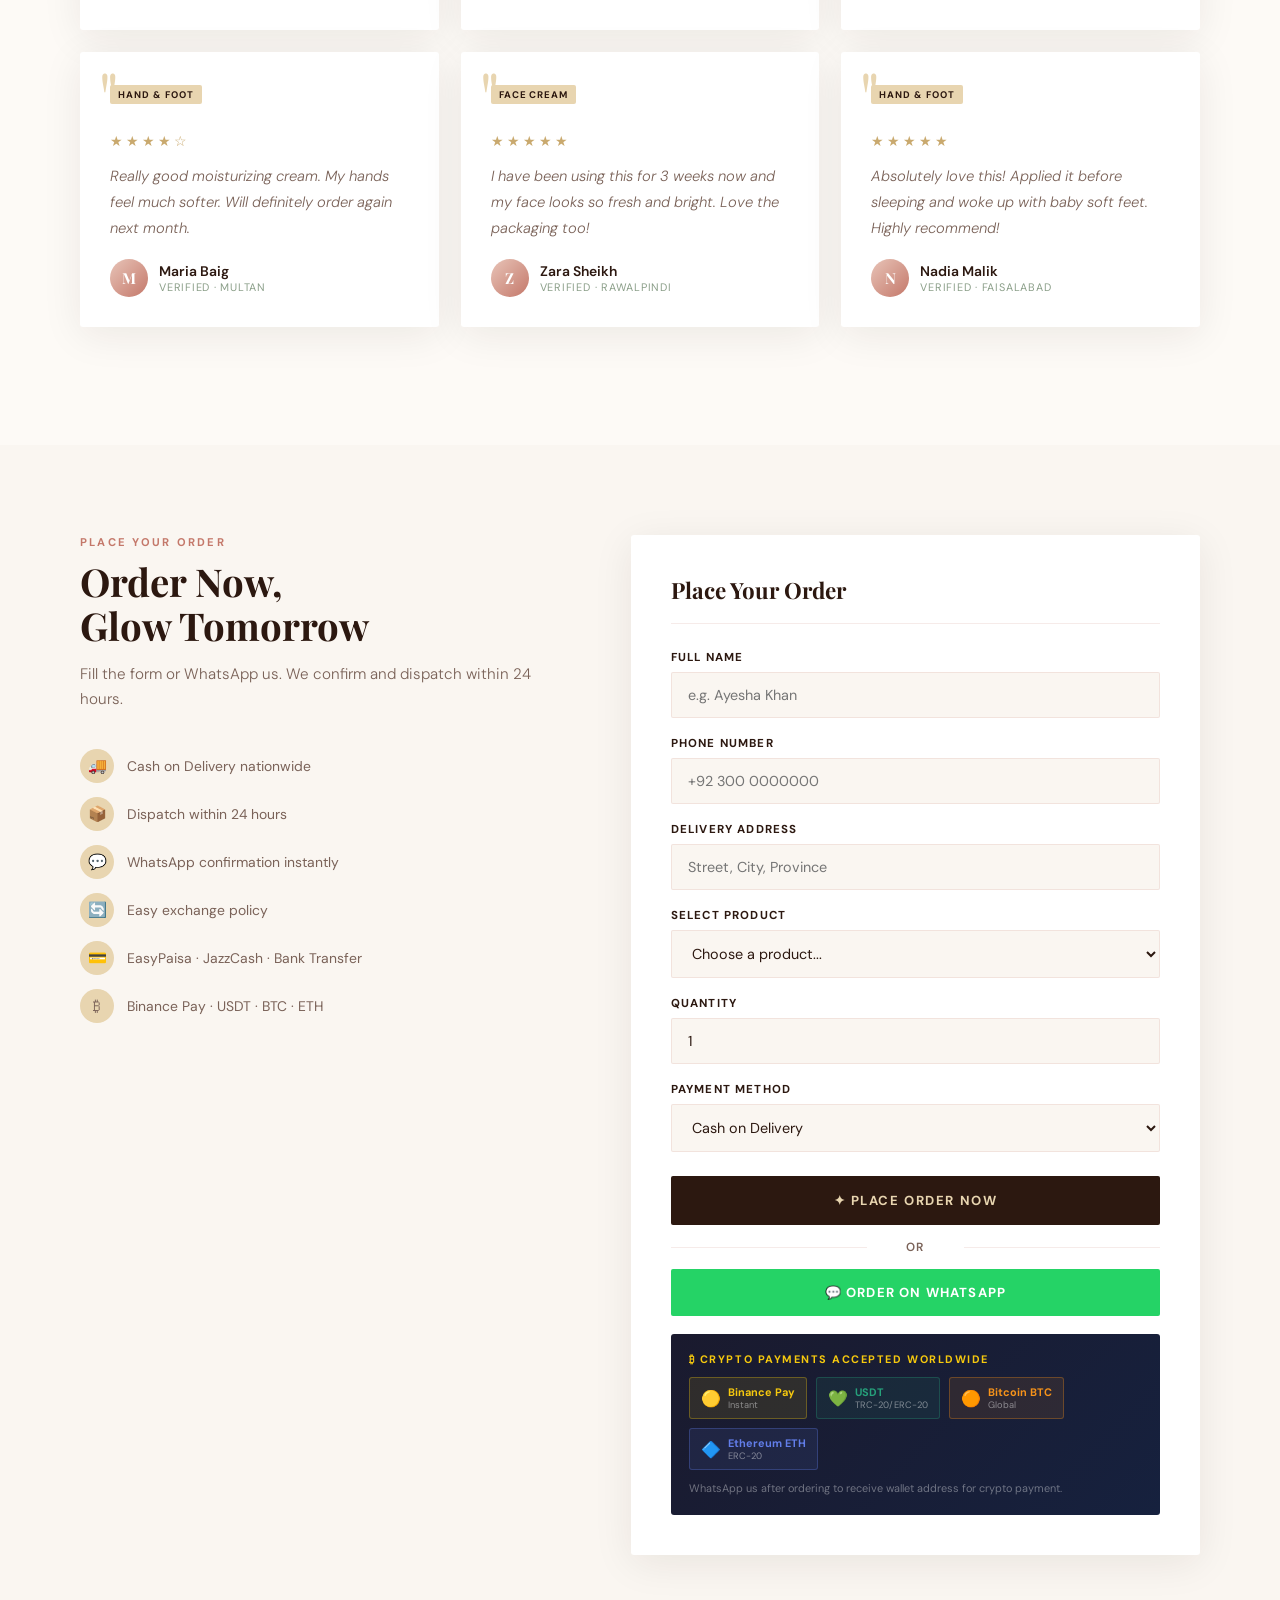
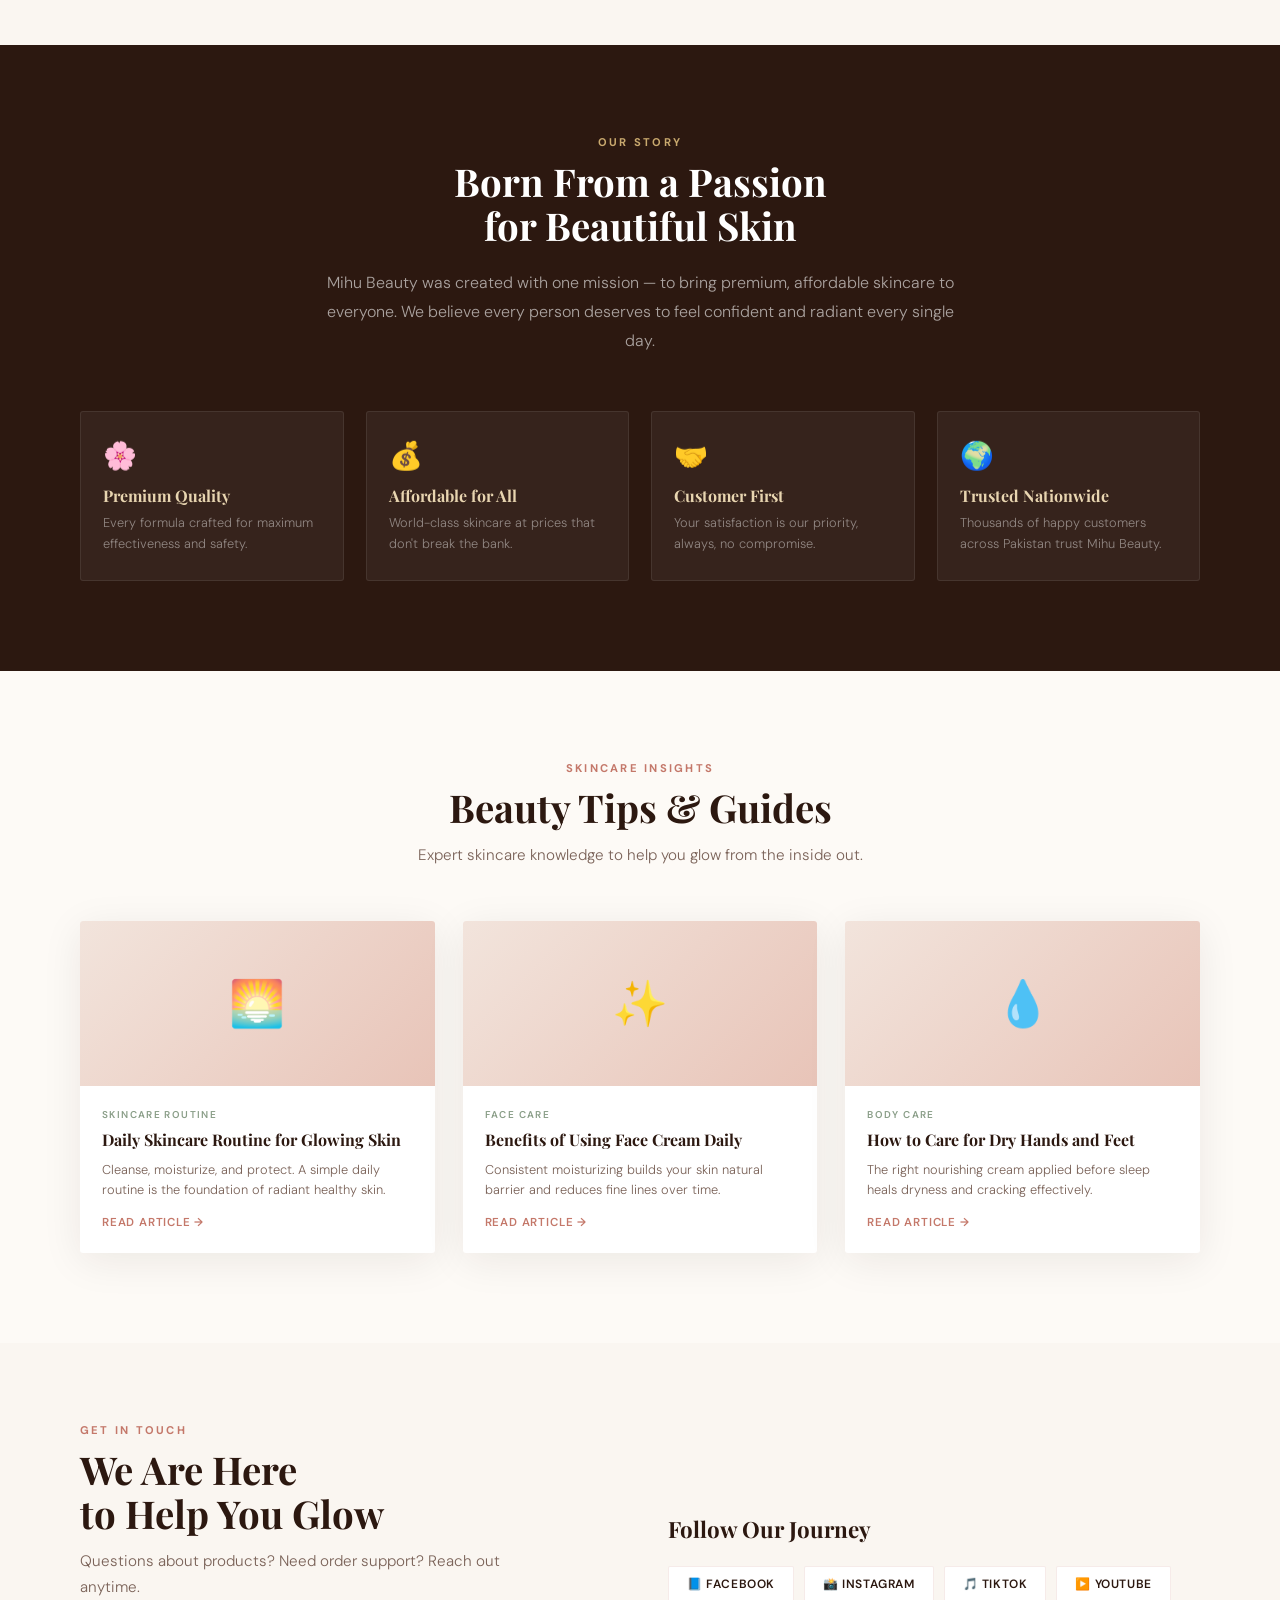
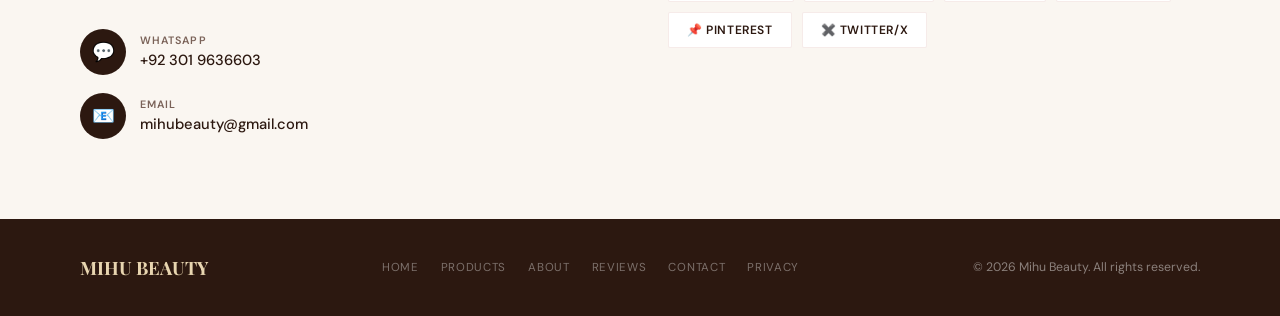
==== commit f972d239: "Update index.html" ====
--- a/index.html
+++ b/index.html
@@ -4,7 +4,7 @@
 <meta charset="UTF-8">
 <title>Mihu Beauty - Glow From Face To Feet</title>
 <meta name="viewport" content="width=device-width, initial-scale=1.0">
-<meta name="description" content="Mihu Beauty premium skincare - Face Whitening Cream and Hand and Foot Cream.">
+<meta name="description" content="Mihu Beauty premium skincare - Face Whitening Cream and Hand & Foot Cream.">
 <link href="https://fonts.googleapis.com/css2?family=Playfair+Display:ital,wght@0,700;0,800;1,400&family=DM+Sans:wght@300;400;500;600&display=swap" rel="stylesheet">
 <style>
 *,*::before,*::after{box-sizing:border-box;margin:0;padding:0}
@@ -16,7 +16,7 @@
 }
 html{scroll-behavior:smooth}
 body{font-family:'DM Sans',sans-serif;background:var(--cr);color:var(--es);overflow-x:hidden}
-img{display:block;width:100%;height:100%;object-fit:cover}
+img{display:block}
 
 /* ANNOUNCE */
 .ann{background:var(--es);color:var(--gl);text-align:center;padding:9px 20px;font-size:.75rem;letter-spacing:.1em;text-transform:uppercase;font-weight:500}
@@ -36,7 +36,7 @@
 .ncta:hover{background:var(--dr)!important}
 .ncta:after{display:none!important}
 .hbg{display:none;flex-direction:column;gap:5px;background:none;border:none;cursor:pointer;padding:4px}
-.hbg span{display:block;width:22px;height:2px;background:var(--es);border-radius:2px;transition:.3s}
+.hbg span{display:block;width:22px;height:2px;background:var(--es);border-radius:2px}
 
 /* HERO */
 .hero{display:grid;grid-template-columns:1fr 1fr;min-height:88vh}
@@ -83,10 +83,23 @@
 .pin{padding:26px}
 .pcat{font-size:.65rem;letter-spacing:.14em;text-transform:uppercase;color:var(--sg);font-weight:600;margin-bottom:7px}
 .pnm{font-family:'Playfair Display',serif;font-size:1.25rem;font-weight:700;color:var(--es);margin-bottom:8px;line-height:1.3}
-.pdsc{font-size:.85rem;color:var(--tl);line-height:1.6;margin-bottom:18px;font-weight:300}
-.pstr{color:var(--go);font-size:.82rem;letter-spacing:2px;margin-bottom:14px}
-.pstr span{color:var(--tl);font-size:.72rem;margin-left:5px}
-.pft{display:flex;align-items:center;justify-content:space-between;padding-top:18px;border-top:1px solid var(--bd)}
+.pdsc{font-size:.85rem;color:var(--tl);line-height:1.6;margin-bottom:14px;font-weight:300}
+
+/* PRODUCT RATING WIDGET */
+.prod-rating{display:flex;align-items:center;justify-content:space-between;padding:12px 0;border-top:1px solid var(--bd);border-bottom:1px solid var(--bd);margin-bottom:14px}
+.prod-rating-left{display:flex;flex-direction:column;gap:3px}
+.prod-avg{font-family:'Playfair Display',serif;font-size:1.6rem;font-weight:800;color:var(--es);line-height:1}
+.prod-avg-label{font-size:.65rem;color:var(--tl);letter-spacing:.06em}
+.prod-stars-wrap{display:flex;flex-direction:column;gap:4px}
+.prod-bar-row{display:flex;align-items:center;gap:6px;font-size:.65rem;color:var(--tl)}
+.prod-bar-track{width:80px;height:5px;background:#f0e8e4;border-radius:3px;overflow:hidden}
+.prod-bar-fill{height:100%;background:var(--go);border-radius:3px}
+.rate-me{margin-top:10px}
+.rate-me-label{font-size:.7rem;letter-spacing:.08em;text-transform:uppercase;color:var(--tl);font-weight:600;margin-bottom:6px}
+.star-picker{display:flex;gap:4px;cursor:pointer}
+.star-picker .sp{font-size:1.4rem;color:#ddd;transition:color .15s;cursor:pointer;user-select:none}
+.star-picker .sp.on{color:var(--go)}
+.pft{display:flex;align-items:center;justify-content:space-between;padding-top:14px}
 .ppkr{font-family:'Playfair Display',serif;font-size:1.35rem;font-weight:700;color:var(--es);display:block}
 .pusd{font-size:.72rem;color:var(--tl)}
 .buybtn{display:inline-flex;align-items:center;gap:7px;background:var(--es);color:var(--gl);text-decoration:none;font-size:.75rem;font-weight:700;letter-spacing:.09em;text-transform:uppercase;padding:11px 20px;border-radius:2px;transition:.25s;border:2px solid var(--es)}
@@ -107,6 +120,37 @@
 .cbtn{display:inline-flex;align-items:center;gap:9px;background:var(--go);color:var(--es);text-decoration:none;font-size:.8rem;font-weight:700;letter-spacing:.1em;text-transform:uppercase;padding:15px 28px;border-radius:2px;transition:.3s;white-space:nowrap}
 .cbtn:hover{background:#fff;transform:translateY(-2px)}
 
+/* PROMOTION COVER */
+.pcover{background:linear-gradient(135deg,#1a0a05 0%,#2C1810 50%,#1a0a05 100%);padding:80px;position:relative;overflow:hidden}
+.pcover::before{content:'';position:absolute;top:-100px;right:-100px;width:500px;height:500px;background:radial-gradient(circle,rgba(201,169,110,.12) 0%,transparent 70%);pointer-events:none}
+.pcover::after{content:'';position:absolute;bottom:-80px;left:-80px;width:400px;height:400px;background:radial-gradient(circle,rgba(196,120,106,.1) 0%,transparent 70%);pointer-events:none}
+.pcov-inner{display:grid;grid-template-columns:1fr 1fr;gap:60px;align-items:center;position:relative;z-index:2}
+.pcov-left{}
+.pcov-badge{display:inline-flex;align-items:center;gap:8px;background:rgba(229,62,62,.2);border:1px solid rgba(229,62,62,.4);color:#ff6b6b;font-size:.7rem;letter-spacing:.18em;text-transform:uppercase;font-weight:700;padding:7px 15px;border-radius:20px;margin-bottom:24px}
+.pcov-title{font-family:'Playfair Display',serif;font-size:clamp(2.2rem,4vw,3.5rem);font-weight:800;color:#fff;line-height:1.1;margin-bottom:18px}
+.pcov-title em{font-style:italic;color:var(--go)}
+.pcov-sub{font-size:.95rem;color:rgba(255,255,255,.55);line-height:1.7;font-weight:300;margin-bottom:28px;max-width:380px}
+.pcov-features{display:flex;flex-direction:column;gap:10px;margin-bottom:36px}
+.pcov-feat{display:flex;align-items:center;gap:10px;font-size:.88rem;color:rgba(255,255,255,.75);font-weight:400}
+.pcov-check{width:22px;height:22px;background:rgba(201,169,110,.2);border:1px solid rgba(201,169,110,.4);border-radius:50%;display:flex;align-items:center;justify-content:center;font-size:.7rem;color:var(--go);flex-shrink:0}
+.pcov-btns{display:flex;gap:14px;flex-wrap:wrap}
+.pcov-btn-main{display:inline-flex;align-items:center;gap:8px;background:var(--go);color:var(--es);text-decoration:none;font-size:.82rem;font-weight:700;letter-spacing:.1em;text-transform:uppercase;padding:15px 32px;border-radius:2px;transition:.3s}
+.pcov-btn-main:hover{background:#e0c07a;transform:translateY(-2px);box-shadow:0 10px 28px rgba(201,169,110,.3)}
+.pcov-btn-sec{display:inline-flex;align-items:center;gap:8px;background:transparent;color:rgba(255,255,255,.75);text-decoration:none;font-size:.82rem;font-weight:600;letter-spacing:.08em;text-transform:uppercase;padding:15px 28px;border-radius:2px;border:1px solid rgba(255,255,255,.2);transition:.3s}
+.pcov-btn-sec:hover{border-color:rgba(255,255,255,.5);color:#fff;transform:translateY(-2px)}
+.pcov-right{display:flex;flex-direction:column;gap:20px;position:relative}
+.pcov-card{background:rgba(255,255,255,.06);border:1px solid rgba(255,255,255,.1);border-radius:8px;padding:24px;position:relative;overflow:hidden;transition:.3s;backdrop-filter:blur(4px)}
+.pcov-card:hover{background:rgba(255,255,255,.1);transform:translateX(6px)}
+.pcov-card-glow{position:absolute;top:-30px;right:-30px;width:100px;height:100px;background:radial-gradient(circle,rgba(201,169,110,.2) 0%,transparent 70%);pointer-events:none}
+.pcov-tag{display:inline-block;background:rgba(196,120,106,.25);color:var(--ro);font-size:.62rem;font-weight:700;letter-spacing:.12em;text-transform:uppercase;padding:4px 10px;border-radius:2px;margin-bottom:10px}
+.pcov-pname{font-family:'Playfair Display',serif;font-size:1.2rem;font-weight:700;color:#fff;margin-bottom:8px;line-height:1.3}
+.pcov-price{font-family:'Playfair Display',serif;font-size:1.5rem;font-weight:800;color:var(--go)}
+.pcov-stars-sm{color:var(--go);font-size:.8rem;letter-spacing:2px;margin-top:6px}
+.pcov-badge2{position:absolute;right:-10px;top:50%;transform:translateY(-50%);background:linear-gradient(135deg,#E53E3E,#c53030);border-radius:50%;width:80px;height:80px;display:flex;flex-direction:column;align-items:center;justify-content:center;text-align:center;box-shadow:0 8px 24px rgba(229,62,62,.4)}
+.pcov-b2-top{font-size:.55rem;font-weight:700;letter-spacing:.12em;text-transform:uppercase;color:rgba(255,255,255,.8)}
+.pcov-b2-mid{font-family:'Playfair Display',serif;font-size:.95rem;font-weight:800;color:#fff;line-height:1.1}
+.pcov-b2-bot{font-size:.55rem;color:rgba(255,255,255,.7)}
+
 /* BENEFITS */
 .bsec{padding:90px 80px;background:var(--cr);display:grid;grid-template-columns:1fr 1fr;gap:72px;align-items:center}
 .bvis{border-radius:3px;height:500px;overflow:hidden}
@@ -118,7 +162,7 @@
 .bttl{font-family:'Playfair Display',serif;font-size:1rem;font-weight:700;color:var(--es);margin-bottom:5px}
 .bdsc{font-size:.84rem;color:var(--tl);line-height:1.6;font-weight:300}
 
-/* PROMO */
+/* PROMO BANNER */
 .promo{position:relative;overflow:hidden;background:#000}
 .promo img{width:100%;max-height:560px;object-fit:cover;object-position:center top;opacity:.9;height:auto}
 .pov{position:absolute;bottom:0;left:0;right:0;background:linear-gradient(transparent,rgba(0,0,0,.78));padding:32px 40px;display:flex;align-items:flex-end;justify-content:center;gap:14px;flex-wrap:wrap}
@@ -127,9 +171,17 @@
 .pbw{display:inline-flex;align-items:center;gap:7px;background:#25D366;color:#fff;text-decoration:none;font-size:.82rem;font-weight:700;letter-spacing:.1em;text-transform:uppercase;padding:13px 26px;border-radius:3px;transition:.3s}
 .pbw:hover{background:#1ebe5d;transform:translateY(-2px)}
 
-/* REVIEWS */
+/* ══ REVIEWS + SUBMIT TAB ══ */
 .rsec{padding:90px 80px;background:var(--ww)}
-.rgrid{display:grid;grid-template-columns:repeat(auto-fit,minmax(270px,1fr));gap:22px}
+.rev-tabs{display:flex;gap:0;border:1.5px solid var(--bd);border-radius:3px;overflow:hidden;width:fit-content;margin:0 auto 44px}
+.rev-tab{padding:11px 32px;font-size:.78rem;font-weight:700;letter-spacing:.1em;text-transform:uppercase;cursor:pointer;border:none;background:#fff;color:var(--tl);transition:.2s}
+.rev-tab.active{background:var(--es);color:var(--gl)}
+.rev-tab:hover:not(.active){background:var(--cr)}
+.rev-panel{display:none}
+.rev-panel.active{display:block}
+
+/* existing reviews grid */
+.rgrid{display:grid;grid-template-columns:repeat(auto-fill,minmax(270px,1fr));gap:22px}
 .rc{background:#fff;border-radius:3px;padding:30px;box-shadow:var(--sh);position:relative;transition:.3s}
 .rc:hover{transform:translateY(-4px)}
 .rc:before{content:'"';font-family:'Playfair Display',serif;font-size:4.5rem;color:var(--gl);position:absolute;top:8px;left:18px;line-height:1}
@@ -139,6 +191,30 @@
 .ravt{width:38px;height:38px;border-radius:50%;background:linear-gradient(135deg,#E8C4B8,var(--ro));display:flex;align-items:center;justify-content:center;font-family:'Playfair Display',serif;font-weight:700;color:#fff;font-size:.95rem;flex-shrink:0}
 .rnm{font-weight:600;font-size:.87rem;color:var(--es)}
 .rtg{font-size:.68rem;color:var(--sg);letter-spacing:.07em;text-transform:uppercase}
+.rprod-tag{display:inline-block;background:var(--gl);color:var(--es);font-size:.6rem;font-weight:700;letter-spacing:.1em;text-transform:uppercase;padding:3px 8px;border-radius:2px;margin-bottom:10px}
+
+/* submit review form */
+.rev-form-wrap{max-width:640px;margin:0 auto;background:#fff;border-radius:4px;padding:40px;box-shadow:var(--sh)}
+.rev-form-title{font-family:'Playfair Display',serif;font-size:1.5rem;font-weight:700;color:var(--es);margin-bottom:6px}
+.rev-form-sub{font-size:.88rem;color:var(--tl);margin-bottom:28px;font-weight:300}
+.rfg{margin-bottom:18px}
+.rfl{display:block;font-size:.72rem;font-weight:700;letter-spacing:.1em;text-transform:uppercase;color:var(--es);margin-bottom:7px}
+.rfi{width:100%;padding:13px 16px;border:1.5px solid var(--bd);border-radius:2px;font-family:'DM Sans',sans-serif;font-size:.9rem;color:var(--es);background:var(--cr);outline:none;transition:.2s;resize:vertical}
+.rfi:focus{border-color:var(--ro);background:#fff;box-shadow:0 0 0 3px rgba(196,120,106,.1)}
+.rev-star-pick{display:flex;align-items:center;gap:6px}
+.rev-star-pick .rsp{font-size:1.8rem;color:#ddd;cursor:pointer;transition:color .15s;user-select:none;line-height:1}
+.rev-star-pick .rsp.on{color:var(--go)}
+.rev-star-pick .rsp:hover{color:var(--go)}
+.rev-submit{width:100%;background:var(--es);color:var(--gl);border:none;padding:16px;font-family:'DM Sans',sans-serif;font-size:.82rem;font-weight:700;letter-spacing:.12em;text-transform:uppercase;cursor:pointer;border-radius:2px;transition:.3s;margin-top:6px}
+.rev-submit:hover{background:var(--dr);transform:translateY(-2px)}
+.rev-success{display:none;text-align:center;padding:32px;background:linear-gradient(135deg,#f0faf4,#e8f5ed);border:1px solid rgba(38,161,123,.2);border-radius:3px;margin-top:16px}
+.rev-success-icon{font-size:2.8rem;margin-bottom:12px}
+.rev-success-title{font-family:'Playfair Display',serif;font-size:1.2rem;font-weight:700;color:#1a7a4a;margin-bottom:6px}
+.rev-success-txt{font-size:.88rem;color:#2d8a5e;font-weight:300}
+#dynamic-reviews{margin-top:28px}
+.dyn-rc{background:#fff;border-radius:3px;padding:26px;box-shadow:var(--sh);position:relative;border-left:3px solid var(--go);margin-bottom:16px;animation:slideIn .4s ease both}
+@keyframes slideIn{from{opacity:0;transform:translateY(16px)}to{opacity:1;transform:translateY(0)}}
+.new-badge{position:absolute;top:14px;right:14px;background:var(--ro);color:#fff;font-size:.58rem;font-weight:700;letter-spacing:.1em;text-transform:uppercase;padding:3px 8px;border-radius:2px}
 
 /* ORDER */
 .osec{padding:90px 80px;background:var(--cr)}
@@ -221,7 +297,6 @@
 .flinks a:hover{color:var(--go)}
 .waf{position:fixed;bottom:26px;right:26px;z-index:9999;width:54px;height:54px;background:#25D366;border-radius:50%;display:flex;align-items:center;justify-content:center;font-size:1.5rem;text-decoration:none;box-shadow:0 4px 18px rgba(37,211,102,.45);animation:pulse 2.5s ease-in-out infinite;transition:.2s}
 .waf:hover{transform:scale(1.1)}
-
 @keyframes pulse{0%,100%{box-shadow:0 4px 18px rgba(37,211,102,.4)}50%{box-shadow:0 4px 38px rgba(37,211,102,.7)}}
 
 @media(max-width:960px){
@@ -234,6 +309,9 @@
   .hr{min-height:340px}
   .psec,.rsec,.osec,.asec,.bgsec{padding:56px 22px}
   .bsec{padding:56px 22px;grid-template-columns:1fr}
+  .pcover{padding:52px 22px}
+  .pcov-inner{grid-template-columns:1fr;gap:40px}
+  .pcov-badge2{display:none}
   .ogrid{grid-template-columns:1fr}
   .avals{grid-template-columns:1fr 1fr}
   .csec{grid-template-columns:1fr;padding:56px 22px}
@@ -241,6 +319,7 @@
   .trust{gap:20px;padding:18px 22px}
   .combo{flex-direction:column;text-align:center}
   .pov{padding:22px}
+  .rev-form-wrap{padding:28px 20px}
 }
 @media(max-width:520px){
   .hero h1{font-size:2.1rem}
@@ -249,6 +328,8 @@
   .avals{grid-template-columns:1fr}
   .ofw{padding:24px 18px}
   .hstats{gap:18px}
+  .rev-tabs{width:100%}
+  .rev-tab{flex:1;padding:11px 16px;font-size:.7rem}
 }
 </style>
 </head>
@@ -258,14 +339,12 @@
 <header>
   <a class="logo-wrap" href="#home"><span class="logo-m">MIHU</span><span class="logo-s">Beauty · Skincare</span></a>
   <nav id="mnav">
-    <a href="#home">Home</a>
-    <a href="#products">Products</a>
-    <a href="#about">About</a>
-    <a href="#blog">Blog</a>
-    <a href="#contact">Contact</a>
+    <a href="#home">Home</a><a href="#products">Products</a>
+    <a href="#promo">Offers</a><a href="#reviews">Reviews</a>
+    <a href="#about">About</a><a href="#contact">Contact</a>
     <a href="#order" class="ncta">Order Now</a>
   </nav>
-  <button class="hbg" id="hbg" aria-label="Menu"><span></span><span></span><span></span></button>
+  <button class="hbg" id="hbg"><span></span><span></span><span></span></button>
 </header>
 
 <section class="hero" id="home">
@@ -284,7 +363,7 @@
     </div>
   </div>
   <div class="hr">
-    <img src="[data-uri]" alt="Mihu Beauty">
+    <img src="[data-uri]" alt="Mihu Beauty">
   </div>
 </section>
 
@@ -302,37 +381,74 @@
     <p class="sbb">Each product delivers visible results from the very first application.</p>
   </div>
   <div class="pgrid">
+
     <div class="pc">
       <div class="pbdg">Bestseller</div>
-      <div class="piw"><img src="[data-uri]" alt="Mihu Face Beauty Whitening Cream"></div>
+      <div class="piw"><img src="[data-uri]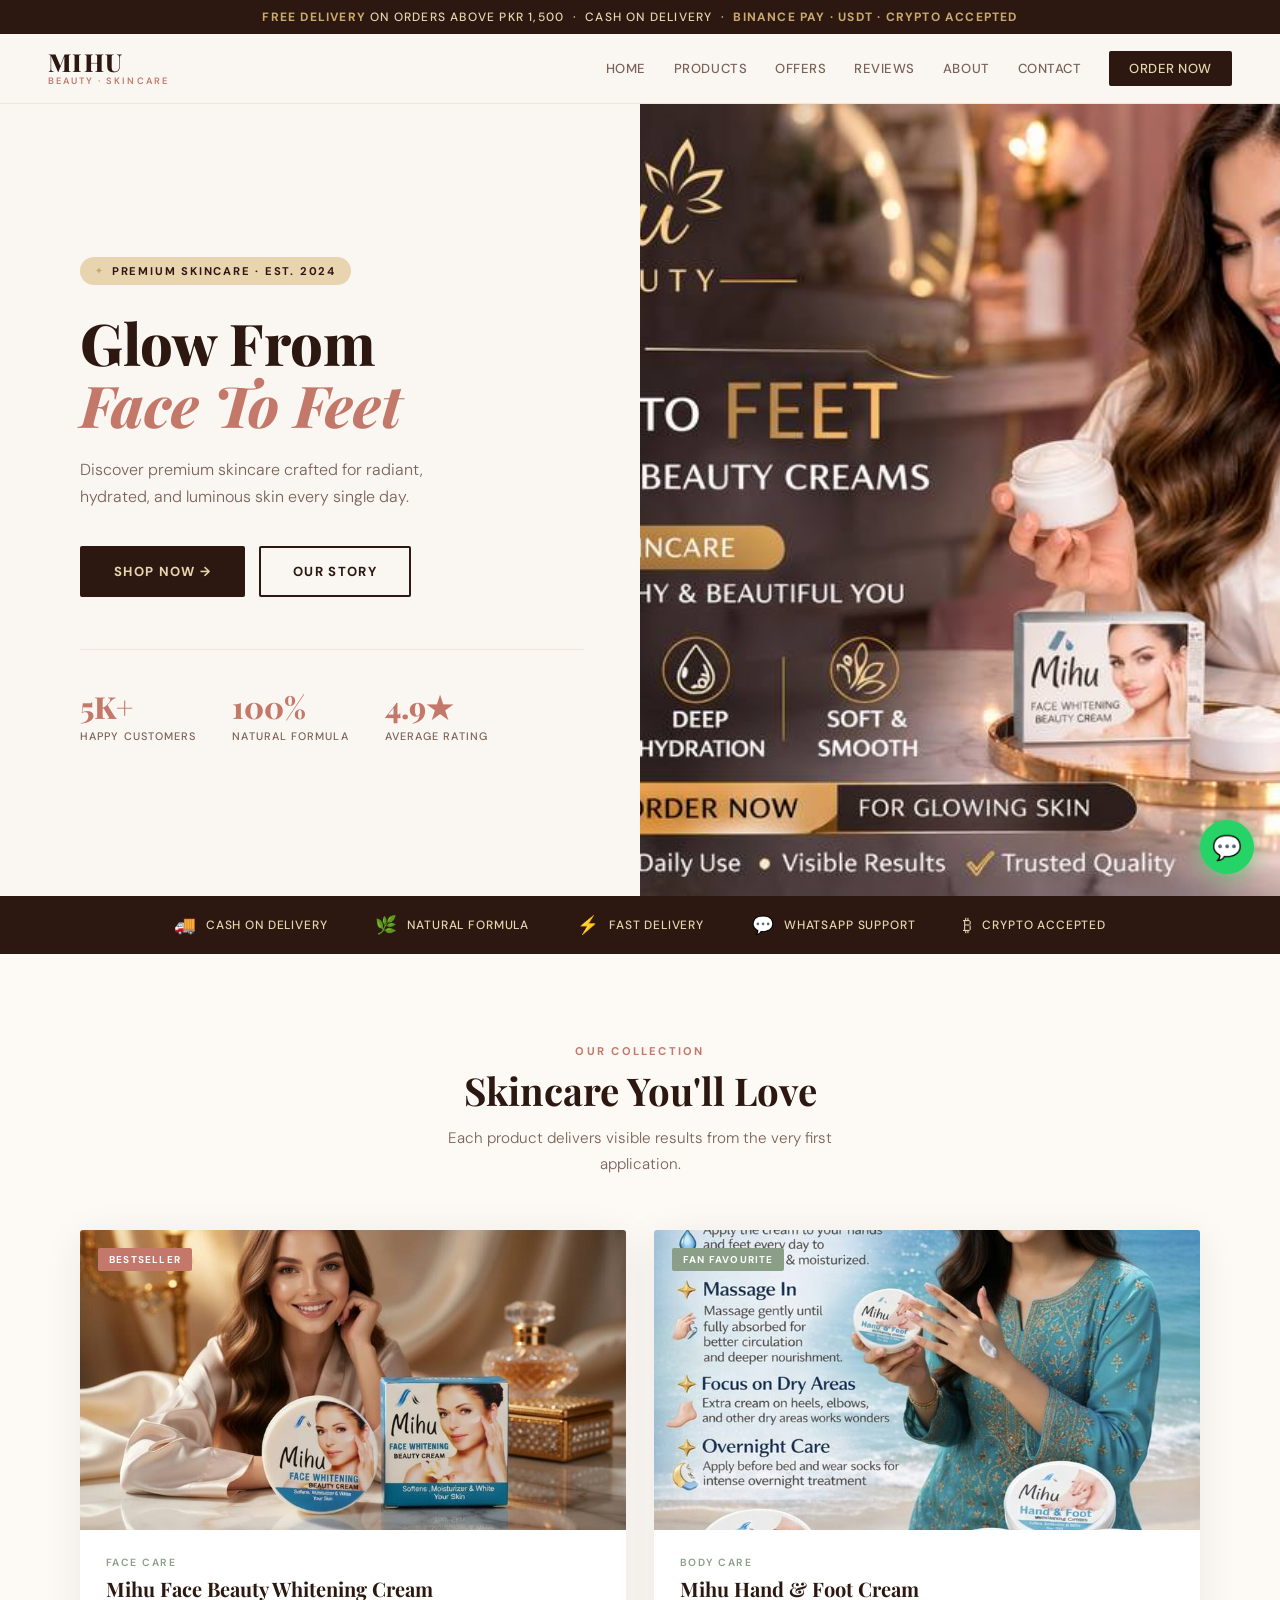
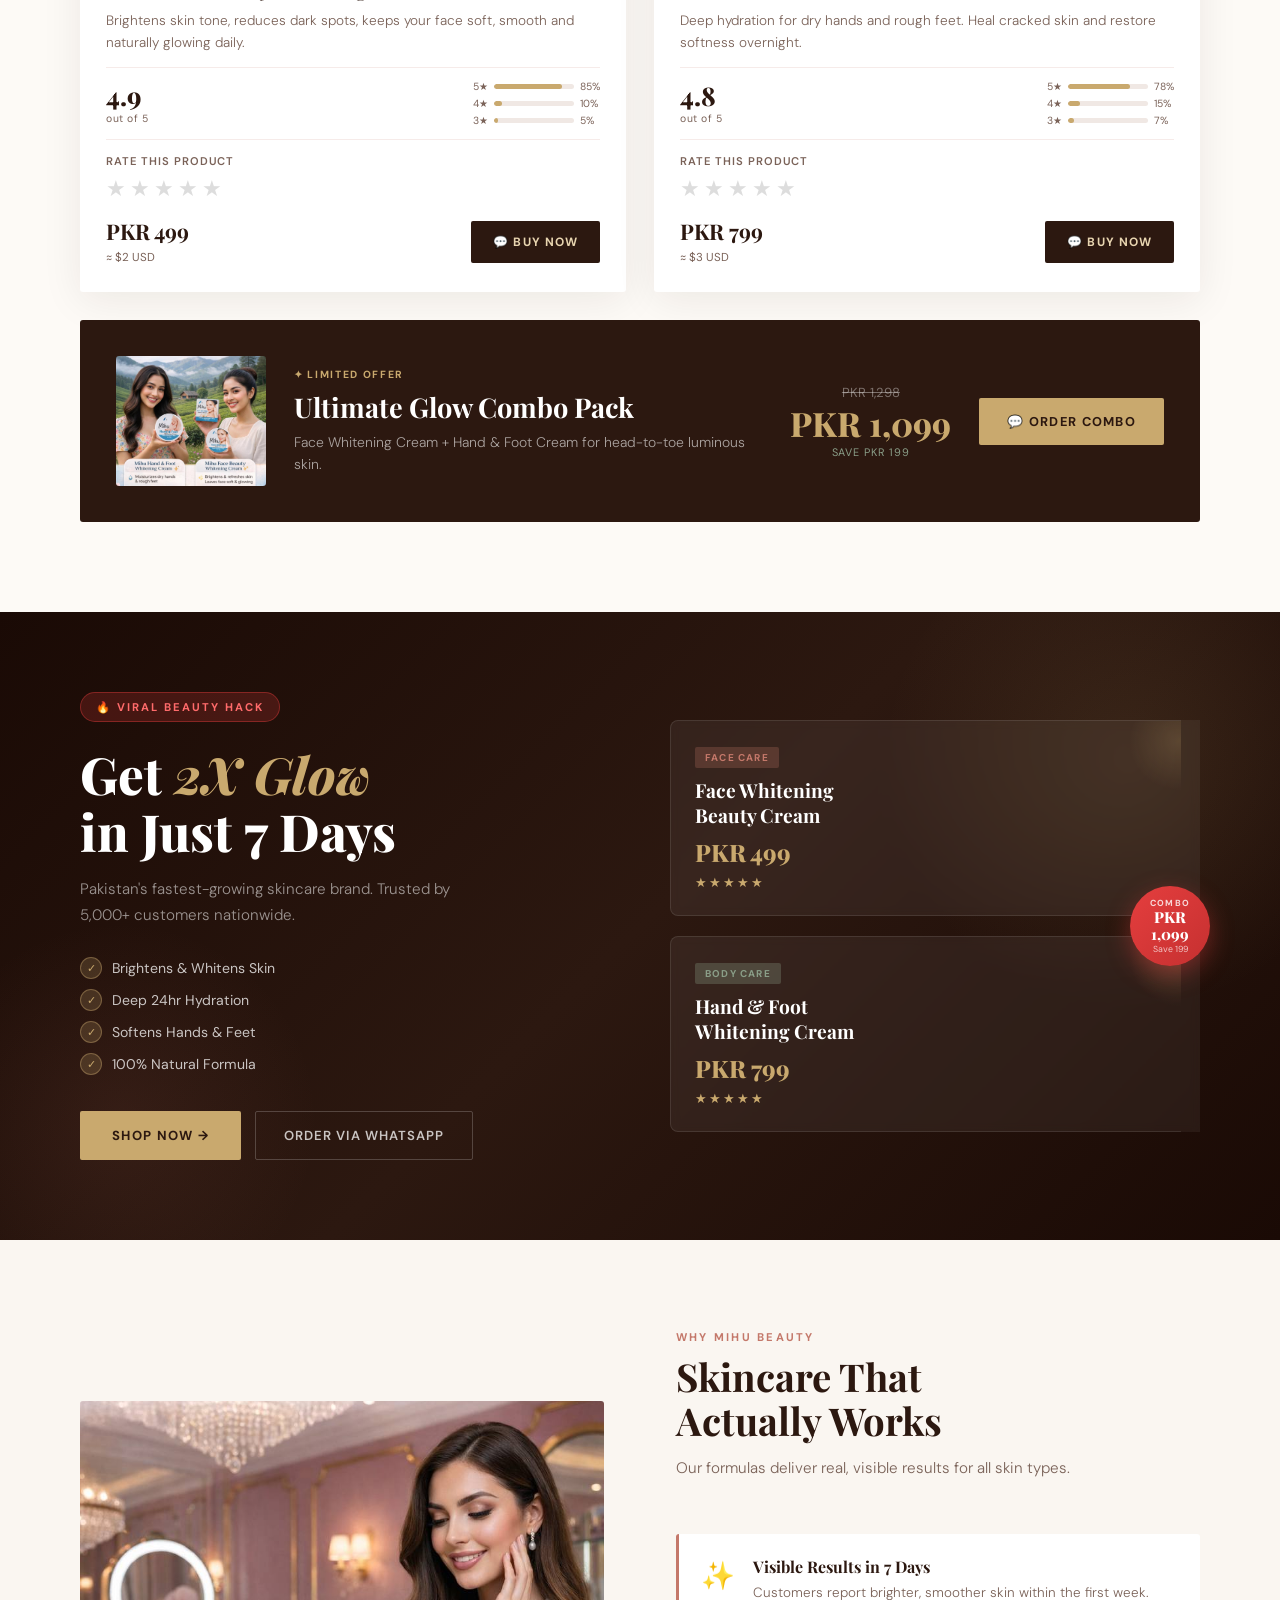
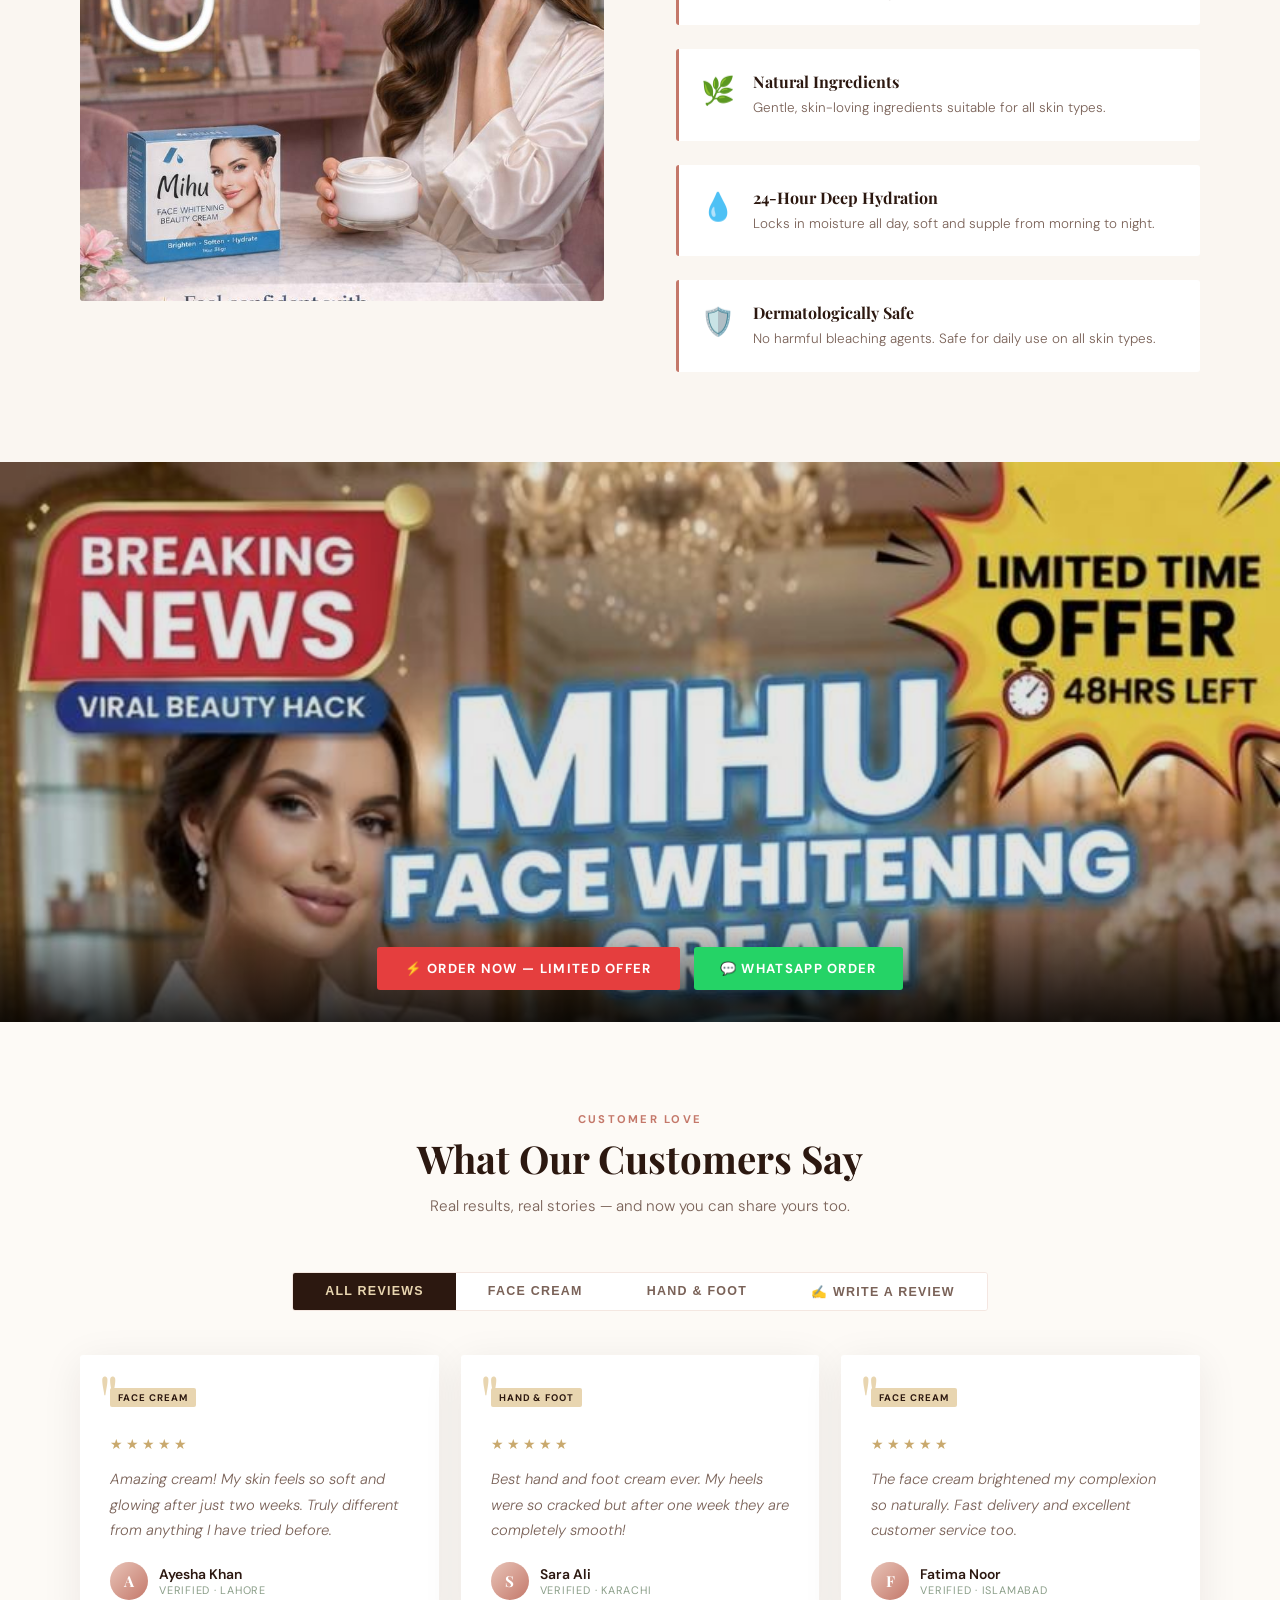
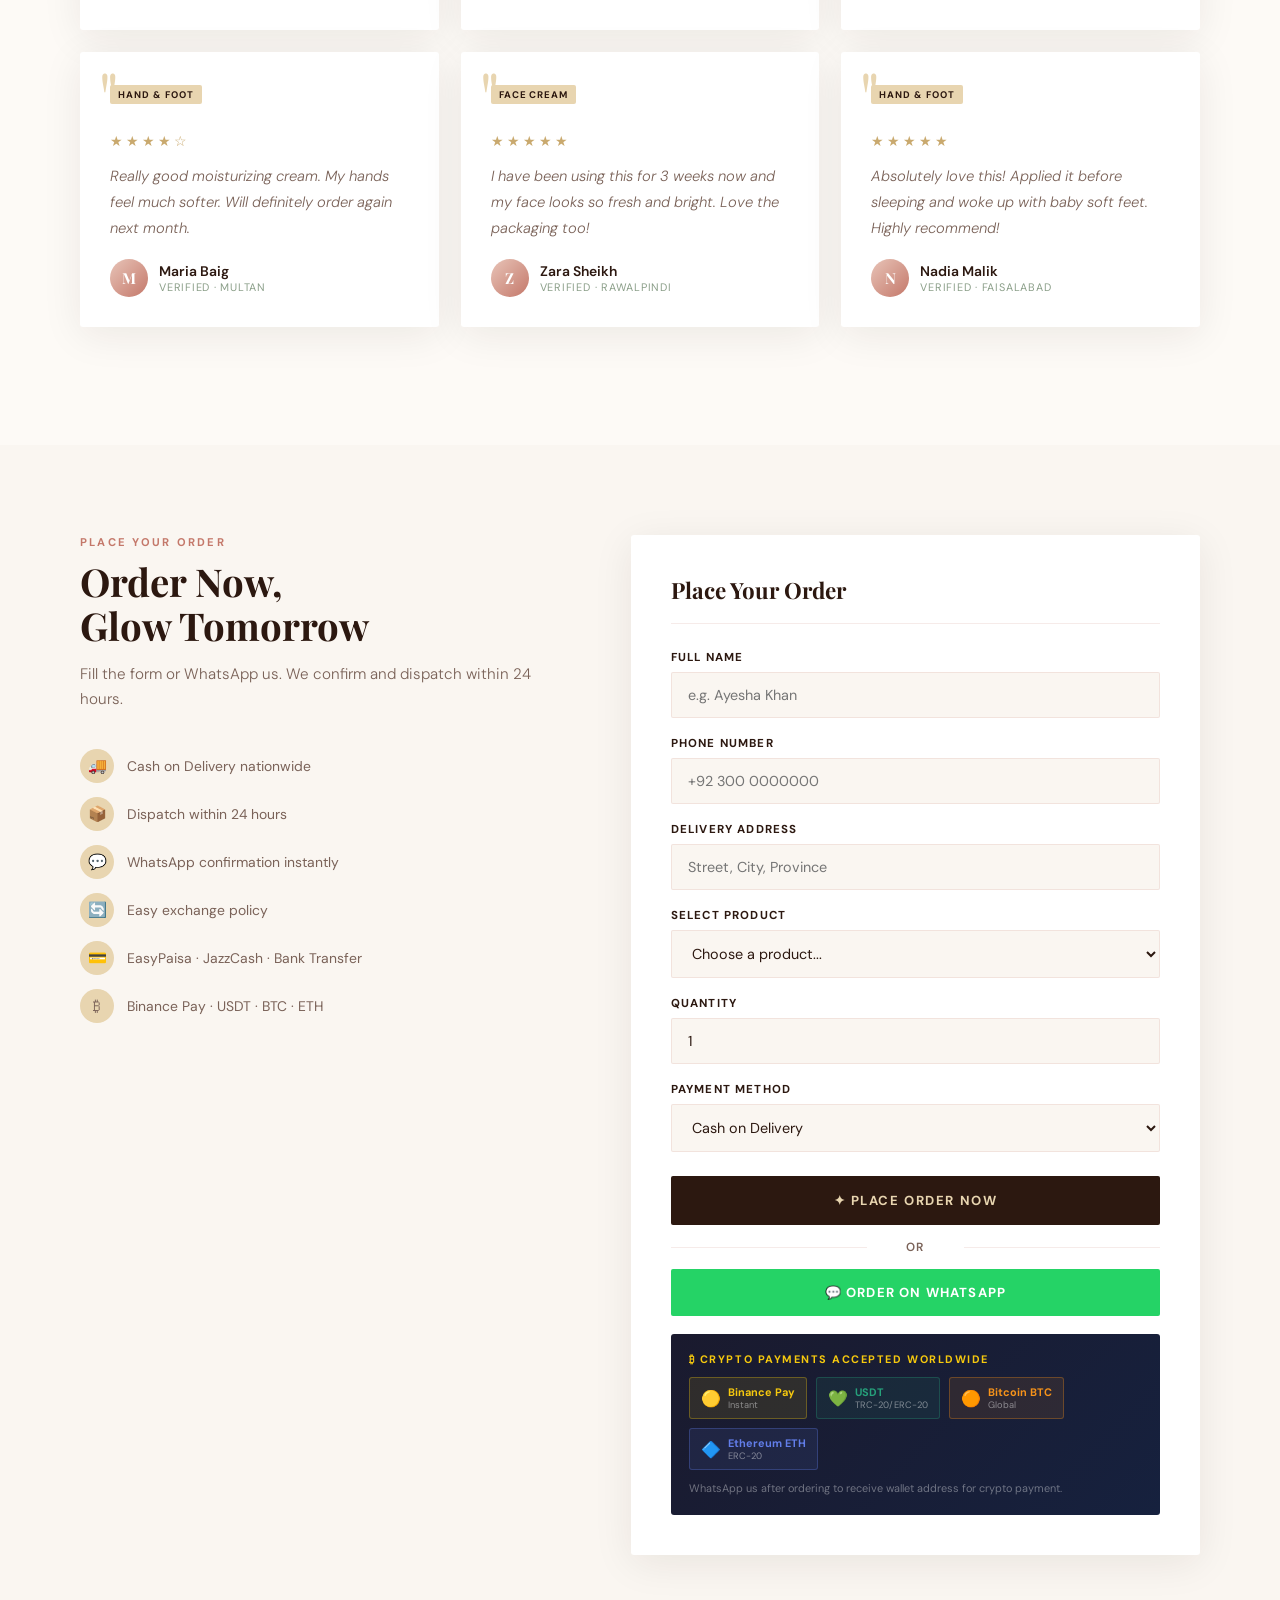
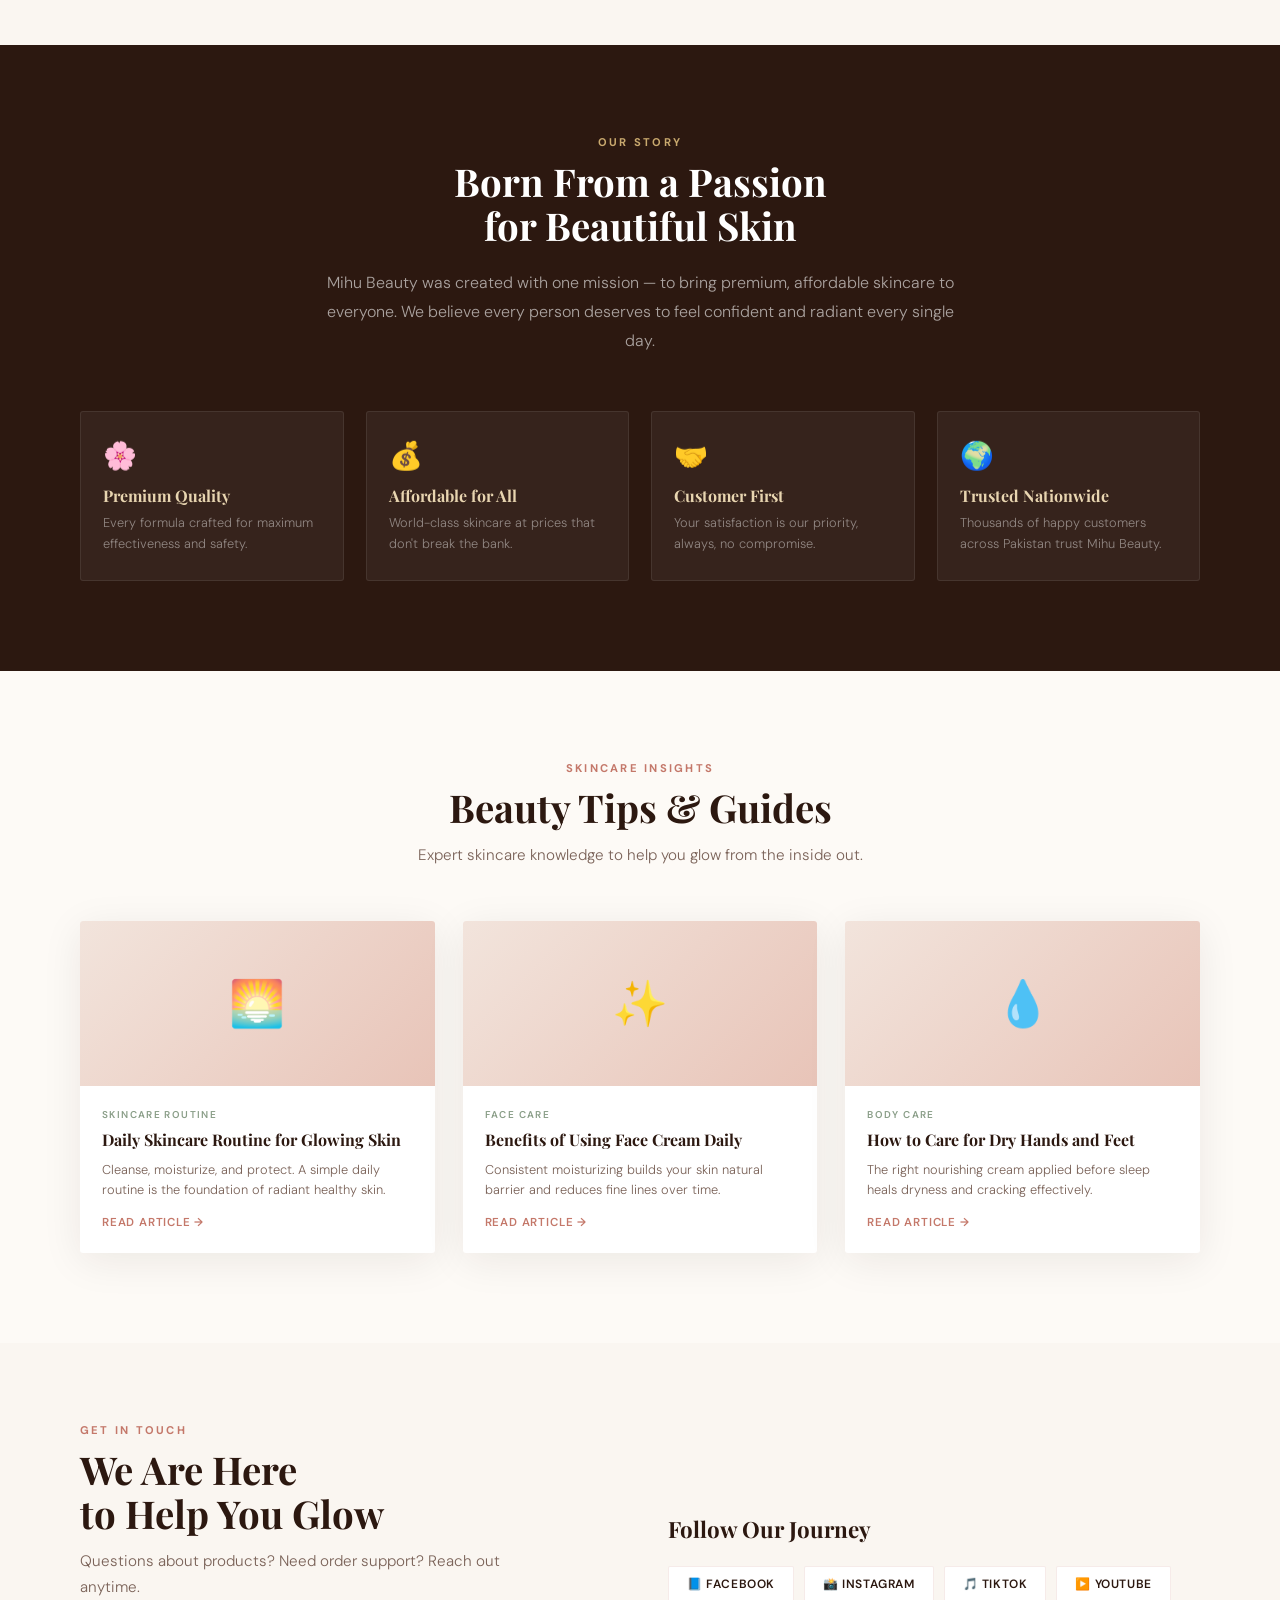
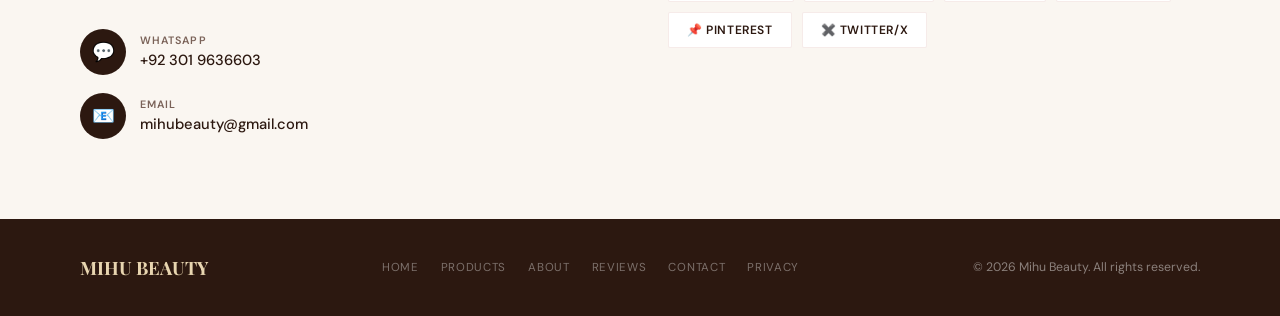
==== commit eb4b0f16: "Update index.html" ====
--- a/index.html
+++ b/index.html
@@ -768,7 +768,7 @@
     <p class="sbb">Questions about products? Need order support? Reach out anytime.</p>
     <div class="citems">
       <div class="cit"><div class="cico">💬</div><div><div class="cdl">WhatsApp</div><a href="https://wa.me/923019636603" class="cdv">+92 301 9636603</a></div></div>
-      <div class="cit"><div class="cico">📧</div><div><div class="cdl">Email</div><a href="mailto:mihubeauty@gmail.com" class="cdv">mihubeauty@gmail.com</a></div></div>
+      <div class="cit"><div class="cico">📧</div><div><div class="cdl">Email</div><a href="mailto:mihubeauty865@gmail.com" class="cdv">mihubeauty@gmail.com</a></div></div>
     </div>
   </div>
   <div>
